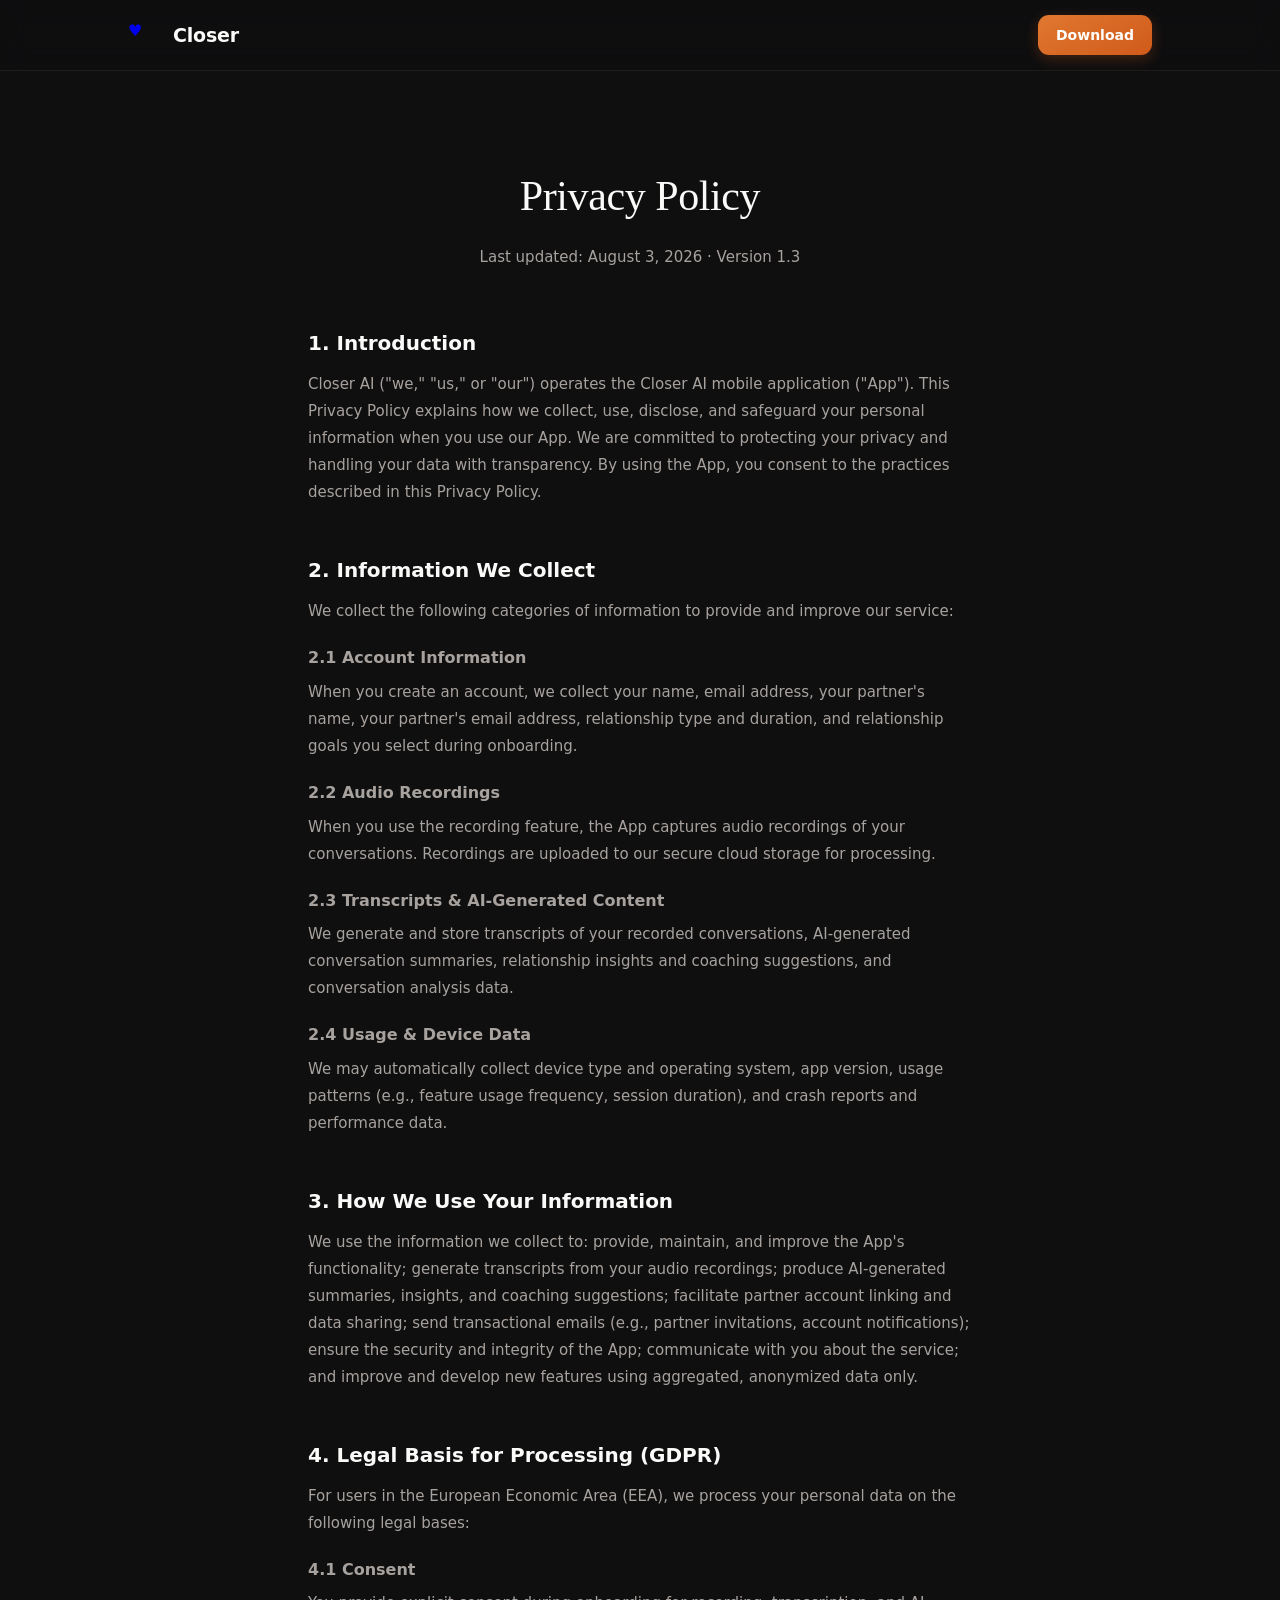
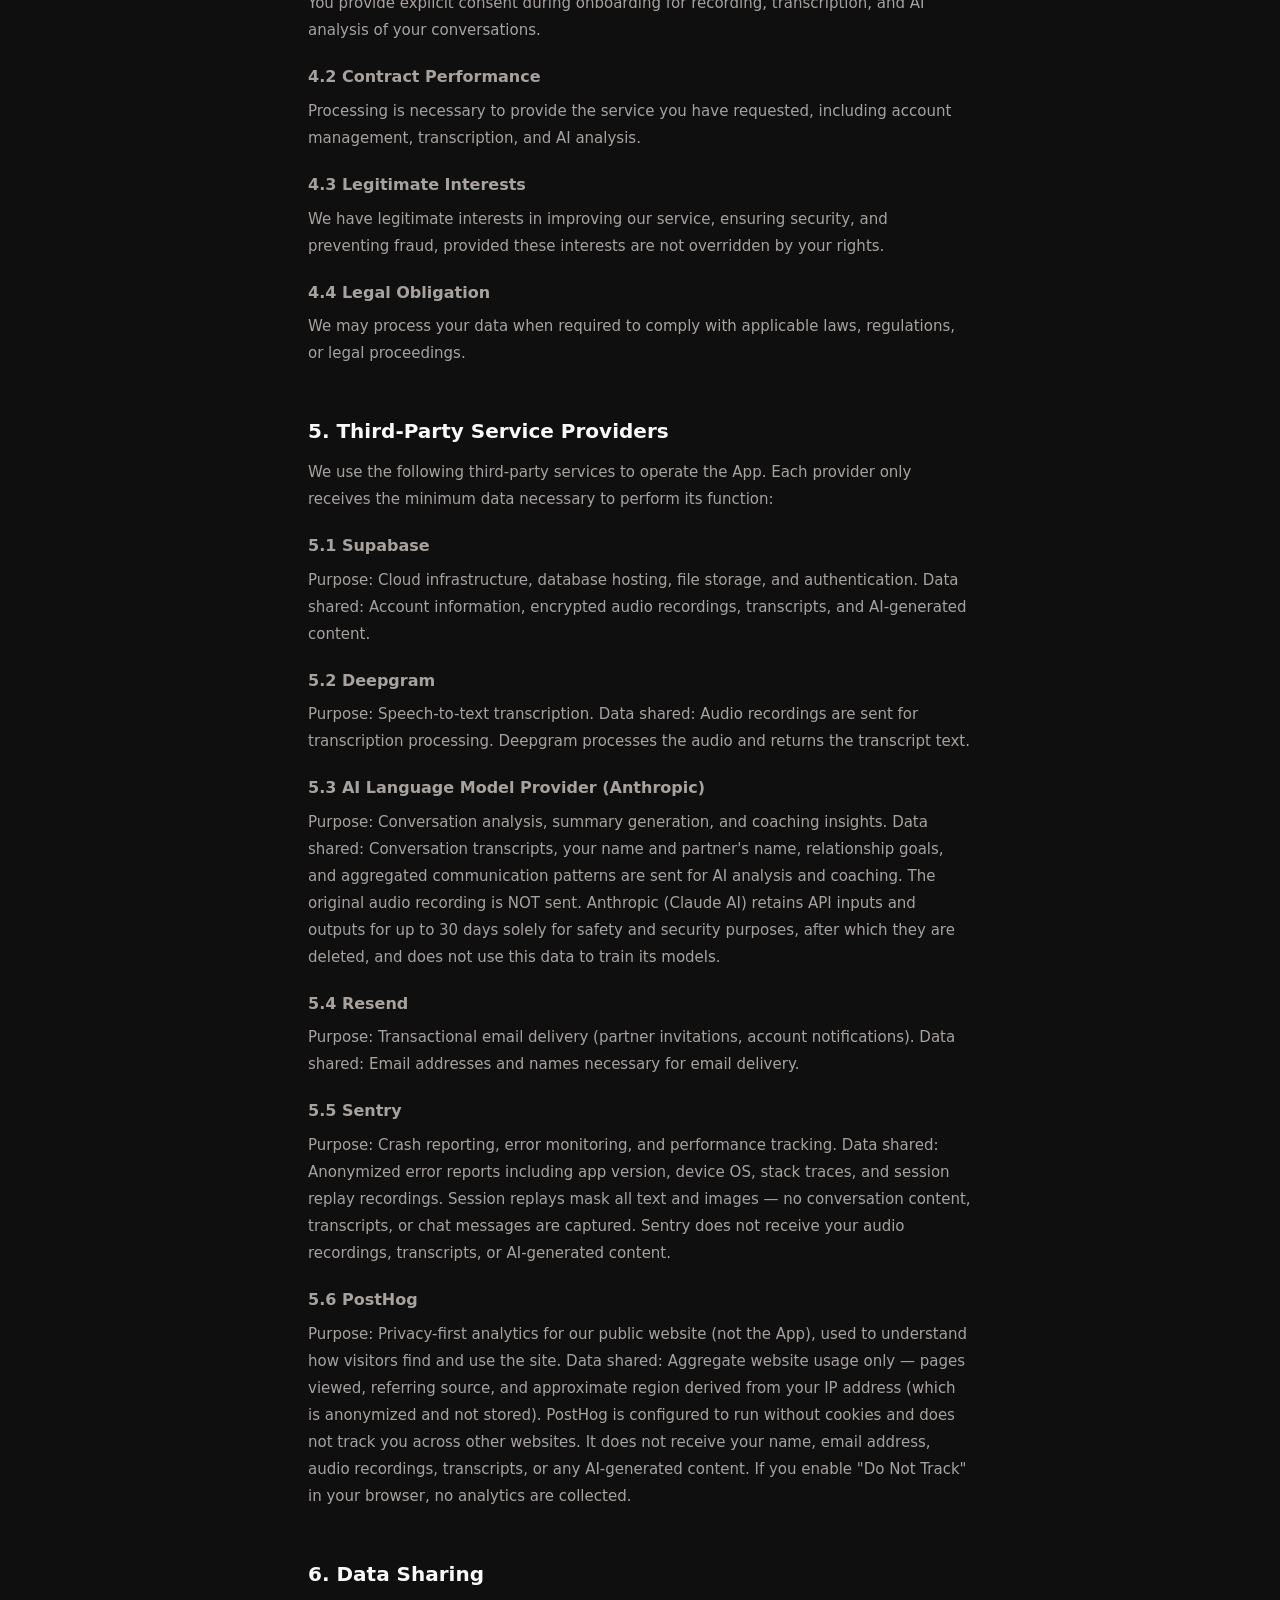
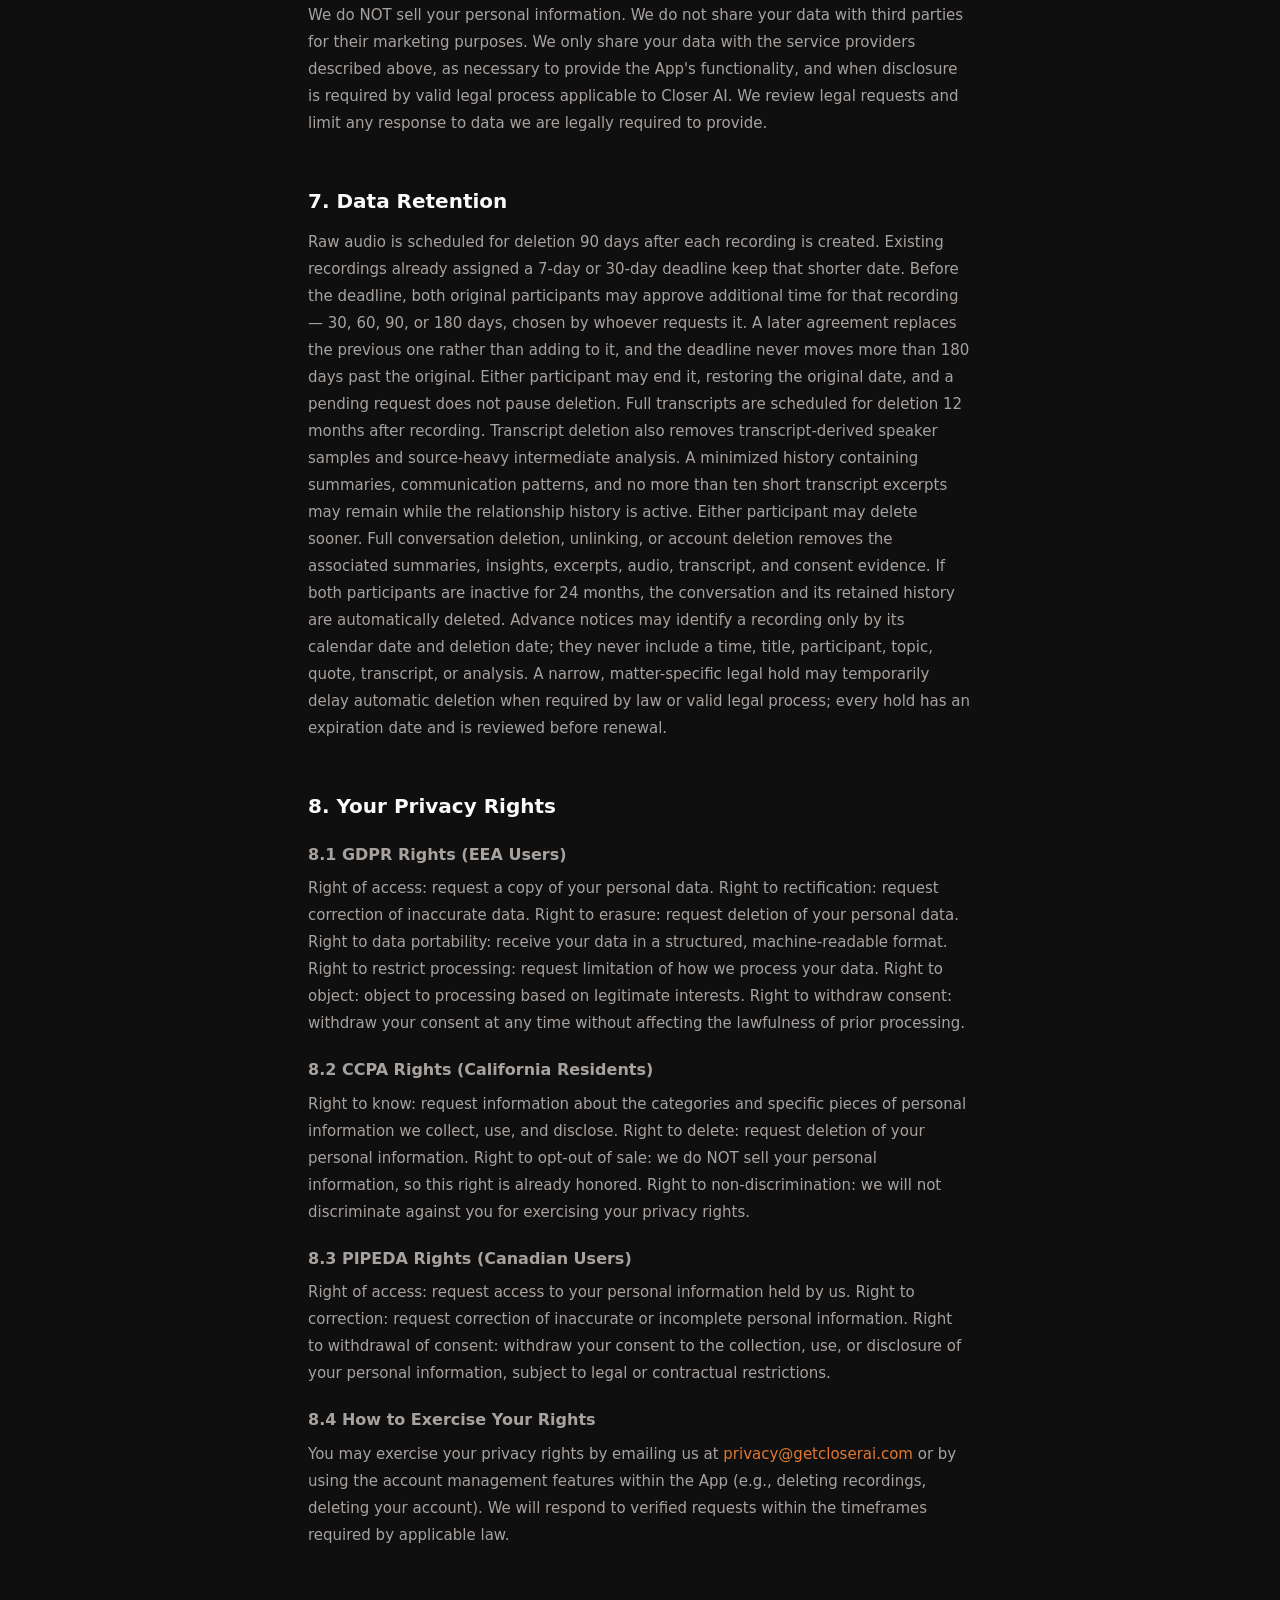
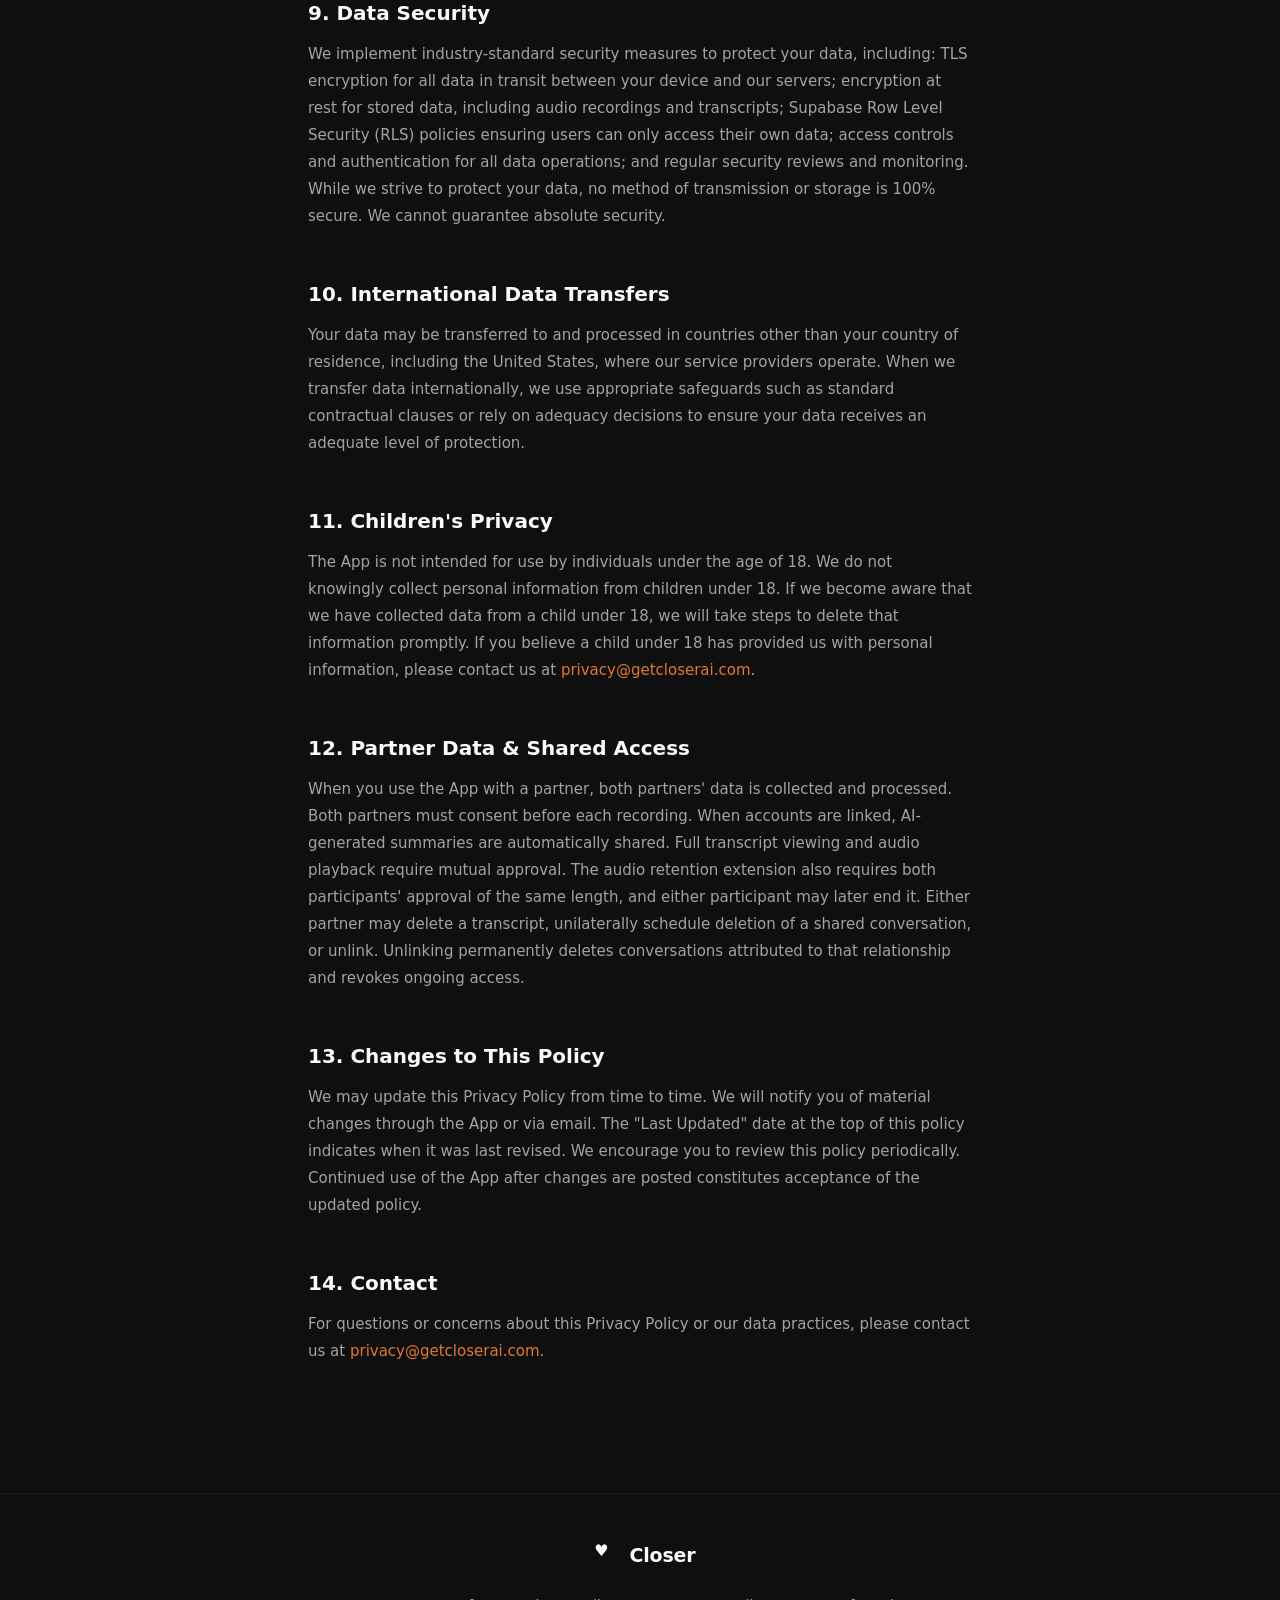
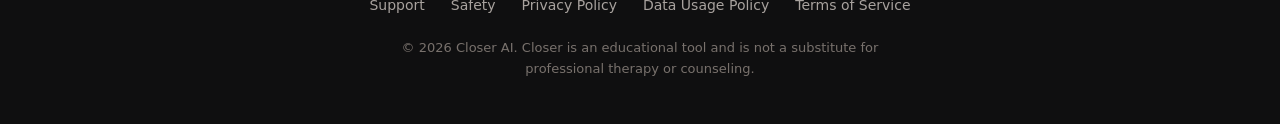
==== privacy.html @ 0fe14432 "Point every contact address at a mailbox that exists The site carried three contact addresses across" ====
<!DOCTYPE html>
<html lang="en">
<head>
  <meta charset="UTF-8" />
  <meta name="viewport" content="width=device-width, initial-scale=1.0" />
  <title>Privacy Policy — Closer</title>
  <link rel="icon" type="image/svg+xml" href="/favicon.svg" />
  <link rel="stylesheet" href="styles.css" />
  <link rel="preconnect" href="https://fonts.googleapis.com" />
  <link rel="preconnect" href="https://fonts.gstatic.com" crossorigin />
  <link href="https://fonts.googleapis.com/css2?family=Inter:wght@400;500;600;700;800&display=swap" rel="stylesheet" />
  <script defer src="/analytics.js"></script>
</head>
<body>

  <nav class="nav">
    <div class="nav-inner">
      <a href="/" style="text-decoration:none;">
        <div class="nav-logo">
          <div class="nav-logo-icon">♥</div>
          <span class="nav-logo-text">Closer</span>
        </div>
      </a>
      <a href="https://apps.apple.com/app/id6759992824" class="btn btn-small" target="_blank" rel="noopener noreferrer">Download</a>
    </div>
  </nav>

  <section class="hero" style="padding-bottom: 40px;">
    <div class="container">
      <h1 class="hero-title" style="font-size: clamp(28px, 4vw, 42px);">Privacy Policy</h1>
      <p class="hero-subtitle" style="font-size: 15px;">Last updated: August 3, 2026 &middot; Version 1.3</p>
    </div>
  </section>

  <section style="padding: 0 0 80px;">
    <div class="container legal-content">

      <div class="legal-section">
        <h2>1. Introduction</h2>
        <p>Closer AI ("we," "us," or "our") operates the Closer AI mobile application ("App"). This Privacy Policy explains how we collect, use, disclose, and safeguard your personal information when you use our App. We are committed to protecting your privacy and handling your data with transparency. By using the App, you consent to the practices described in this Privacy Policy.</p>
      </div>

      <div class="legal-section">
        <h2>2. Information We Collect</h2>
        <p>We collect the following categories of information to provide and improve our service:</p>
        <h3>2.1 Account Information</h3>
        <p>When you create an account, we collect your name, email address, your partner's name, your partner's email address, relationship type and duration, and relationship goals you select during onboarding.</p>
        <h3>2.2 Audio Recordings</h3>
        <p>When you use the recording feature, the App captures audio recordings of your conversations. Recordings are uploaded to our secure cloud storage for processing.</p>
        <h3>2.3 Transcripts & AI-Generated Content</h3>
        <p>We generate and store transcripts of your recorded conversations, AI-generated conversation summaries, relationship insights and coaching suggestions, and conversation analysis data.</p>
        <h3>2.4 Usage & Device Data</h3>
        <p>We may automatically collect device type and operating system, app version, usage patterns (e.g., feature usage frequency, session duration), and crash reports and performance data.</p>
      </div>

      <div class="legal-section">
        <h2>3. How We Use Your Information</h2>
        <p>We use the information we collect to: provide, maintain, and improve the App's functionality; generate transcripts from your audio recordings; produce AI-generated summaries, insights, and coaching suggestions; facilitate partner account linking and data sharing; send transactional emails (e.g., partner invitations, account notifications); ensure the security and integrity of the App; communicate with you about the service; and improve and develop new features using aggregated, anonymized data only.</p>
      </div>

      <div class="legal-section">
        <h2>4. Legal Basis for Processing (GDPR)</h2>
        <p>For users in the European Economic Area (EEA), we process your personal data on the following legal bases:</p>
        <h3>4.1 Consent</h3>
        <p>You provide explicit consent during onboarding for recording, transcription, and AI analysis of your conversations.</p>
        <h3>4.2 Contract Performance</h3>
        <p>Processing is necessary to provide the service you have requested, including account management, transcription, and AI analysis.</p>
        <h3>4.3 Legitimate Interests</h3>
        <p>We have legitimate interests in improving our service, ensuring security, and preventing fraud, provided these interests are not overridden by your rights.</p>
        <h3>4.4 Legal Obligation</h3>
        <p>We may process your data when required to comply with applicable laws, regulations, or legal proceedings.</p>
      </div>

      <div class="legal-section">
        <h2>5. Third-Party Service Providers</h2>
        <p>We use the following third-party services to operate the App. Each provider only receives the minimum data necessary to perform its function:</p>
        <h3>5.1 Supabase</h3>
        <p>Purpose: Cloud infrastructure, database hosting, file storage, and authentication. Data shared: Account information, encrypted audio recordings, transcripts, and AI-generated content.</p>
        <h3>5.2 Deepgram</h3>
        <p>Purpose: Speech-to-text transcription. Data shared: Audio recordings are sent for transcription processing. Deepgram processes the audio and returns the transcript text.</p>
        <h3>5.3 AI Language Model Provider (Anthropic)</h3>
        <p>Purpose: Conversation analysis, summary generation, and coaching insights. Data shared: Conversation transcripts, your name and partner's name, relationship goals, and aggregated communication patterns are sent for AI analysis and coaching. The original audio recording is NOT sent. Anthropic (Claude AI) retains API inputs and outputs for up to 30 days solely for safety and security purposes, after which they are deleted, and does not use this data to train its models.</p>
        <h3>5.4 Resend</h3>
        <p>Purpose: Transactional email delivery (partner invitations, account notifications). Data shared: Email addresses and names necessary for email delivery.</p>
        <h3>5.5 Sentry</h3>
        <p>Purpose: Crash reporting, error monitoring, and performance tracking. Data shared: Anonymized error reports including app version, device OS, stack traces, and session replay recordings. Session replays mask all text and images — no conversation content, transcripts, or chat messages are captured. Sentry does not receive your audio recordings, transcripts, or AI-generated content.</p>
        <h3>5.6 PostHog</h3>
        <p>Purpose: Privacy-first analytics for our public website (not the App), used to understand how visitors find and use the site. Data shared: Aggregate website usage only — pages viewed, referring source, and approximate region derived from your IP address (which is anonymized and not stored). PostHog is configured to run without cookies and does not track you across other websites. It does not receive your name, email address, audio recordings, transcripts, or any AI-generated content. If you enable "Do Not Track" in your browser, no analytics are collected.</p>
      </div>

      <div class="legal-section">
        <h2>6. Data Sharing</h2>
        <p>We do NOT sell your personal information. We do not share your data with third parties for their marketing purposes. We only share your data with the service providers described above, as necessary to provide the App's functionality, and when disclosure is required by valid legal process applicable to Closer AI. We review legal requests and limit any response to data we are legally required to provide.</p>
      </div>

      <div class="legal-section">
        <h2>7. Data Retention</h2>
        <p>Raw audio is scheduled for deletion 90 days after each recording is created. Existing recordings already assigned a 7-day or 30-day deadline keep that shorter date. Before the deadline, both original participants may approve additional time for that recording — 30, 60, 90, or 180 days, chosen by whoever requests it. A later agreement replaces the previous one rather than adding to it, and the deadline never moves more than 180 days past the original. Either participant may end it, restoring the original date, and a pending request does not pause deletion. Full transcripts are scheduled for deletion 12 months after recording. Transcript deletion also removes transcript-derived speaker samples and source-heavy intermediate analysis. A minimized history containing summaries, communication patterns, and no more than ten short transcript excerpts may remain while the relationship history is active. Either participant may delete sooner. Full conversation deletion, unlinking, or account deletion removes the associated summaries, insights, excerpts, audio, transcript, and consent evidence. If both participants are inactive for 24 months, the conversation and its retained history are automatically deleted. Advance notices may identify a recording only by its calendar date and deletion date; they never include a time, title, participant, topic, quote, transcript, or analysis. A narrow, matter-specific legal hold may temporarily delay automatic deletion when required by law or valid legal process; every hold has an expiration date and is reviewed before renewal.</p>
      </div>

      <div class="legal-section">
        <h2>8. Your Privacy Rights</h2>
        <h3>8.1 GDPR Rights (EEA Users)</h3>
        <p>Right of access: request a copy of your personal data. Right to rectification: request correction of inaccurate data. Right to erasure: request deletion of your personal data. Right to data portability: receive your data in a structured, machine-readable format. Right to restrict processing: request limitation of how we process your data. Right to object: object to processing based on legitimate interests. Right to withdraw consent: withdraw your consent at any time without affecting the lawfulness of prior processing.</p>
        <h3>8.2 CCPA Rights (California Residents)</h3>
        <p>Right to know: request information about the categories and specific pieces of personal information we collect, use, and disclose. Right to delete: request deletion of your personal information. Right to opt-out of sale: we do NOT sell your personal information, so this right is already honored. Right to non-discrimination: we will not discriminate against you for exercising your privacy rights.</p>
        <h3>8.3 PIPEDA Rights (Canadian Users)</h3>
        <p>Right of access: request access to your personal information held by us. Right to correction: request correction of inaccurate or incomplete personal information. Right to withdrawal of consent: withdraw your consent to the collection, use, or disclosure of your personal information, subject to legal or contractual restrictions.</p>
        <h3>8.4 How to Exercise Your Rights</h3>
        <p>You may exercise your privacy rights by emailing us at <a href="mailto:privacy@getcloserai.com">privacy@getcloserai.com</a> or by using the account management features within the App (e.g., deleting recordings, deleting your account). We will respond to verified requests within the timeframes required by applicable law.</p>
      </div>

      <div class="legal-section">
        <h2>9. Data Security</h2>
        <p>We implement industry-standard security measures to protect your data, including: TLS encryption for all data in transit between your device and our servers; encryption at rest for stored data, including audio recordings and transcripts; Supabase Row Level Security (RLS) policies ensuring users can only access their own data; access controls and authentication for all data operations; and regular security reviews and monitoring. While we strive to protect your data, no method of transmission or storage is 100% secure. We cannot guarantee absolute security.</p>
      </div>

      <div class="legal-section">
        <h2>10. International Data Transfers</h2>
        <p>Your data may be transferred to and processed in countries other than your country of residence, including the United States, where our service providers operate. When we transfer data internationally, we use appropriate safeguards such as standard contractual clauses or rely on adequacy decisions to ensure your data receives an adequate level of protection.</p>
      </div>

      <div class="legal-section">
        <h2>11. Children's Privacy</h2>
        <p>The App is not intended for use by individuals under the age of 18. We do not knowingly collect personal information from children under 18. If we become aware that we have collected data from a child under 18, we will take steps to delete that information promptly. If you believe a child under 18 has provided us with personal information, please contact us at <a href="mailto:privacy@getcloserai.com">privacy@getcloserai.com</a>.</p>
      </div>

      <div class="legal-section">
        <h2>12. Partner Data & Shared Access</h2>
        <p>When you use the App with a partner, both partners' data is collected and processed. Both partners must consent before each recording. When accounts are linked, AI-generated summaries are automatically shared. Full transcript viewing and audio playback require mutual approval. The audio retention extension also requires both participants' approval of the same length, and either participant may later end it. Either partner may delete a transcript, unilaterally schedule deletion of a shared conversation, or unlink. Unlinking permanently deletes conversations attributed to that relationship and revokes ongoing access.</p>
      </div>

      <div class="legal-section">
        <h2>13. Changes to This Policy</h2>
        <p>We may update this Privacy Policy from time to time. We will notify you of material changes through the App or via email. The "Last Updated" date at the top of this policy indicates when it was last revised. We encourage you to review this policy periodically. Continued use of the App after changes are posted constitutes acceptance of the updated policy.</p>
      </div>

      <div class="legal-section">
        <h2>14. Contact</h2>
        <p>For questions or concerns about this Privacy Policy or our data practices, please contact us at <a href="mailto:privacy@getcloserai.com">privacy@getcloserai.com</a>.</p>
      </div>

    </div>
  </section>

  <footer class="footer">
    <div class="container footer-inner">
      <div class="nav-logo">
        <div class="nav-logo-icon">♥</div>
        <span class="nav-logo-text">Closer</span>
      </div>
      <div class="footer-links">
        <a href="/support">Support</a>
        <a href="/safety">Safety</a>
        <a href="/privacy">Privacy Policy</a>
        <a href="/legal/data-usage-policy">Data Usage Policy</a>
        <a href="/terms">Terms of Service</a>
      </div>
      <p class="footer-copy">&copy; 2026 Closer AI. Closer is an educational tool and is not a substitute for professional therapy or counseling.</p>
    </div>
  </footer>

</body>
</html>
---- styles.css ----
*, *::before, *::after {
  box-sizing: border-box;
  margin: 0;
  padding: 0;
}

:root {
  /* surfaces */
  --bg:            #0F0F10;
  --bg-card:       #1C1C1E;
  --card-green:    #181C19;
  --border:        #2A2A2C;
  --border-nav:    #1F1D1B;

  /* text */
  --text-1:        #FAFAF9;
  --text-2:        #A8A29E;
  --text-3:        #78716C;
  --text-card:     #D6D3D1;

  /* roles */
  --action-start:  #E07830;
  --action-end:    #D05A1A;
  --action-soft:   #E8915A;
  --ai:            #7C3AED;
  --ai-2:          #9333EA;
  --ai-text:       #A78BDA;
  --growth:        #34D399;

  --radius:        18px;
  --radius-input:  12px;

  /* height of the sticky nav — anchor targets are offset by this */
  --nav-h:         72px;
}

html { scroll-behavior: smooth; }

/*
 * The nav is sticky and overlays the top of the viewport, so an anchor
 * target scrolled flush to y=0 lands underneath it. Offset scroll targets
 * by the nav height plus some breathing room.
 */
#early-access {
  scroll-margin-top: calc(var(--nav-h) + 24px);
}

body {
  font-family: 'DM Sans', -apple-system, system-ui, sans-serif;
  background-color: var(--bg);
  color: var(--text-1);
  line-height: 1.6;
  -webkit-font-smoothing: antialiased;
  overflow-x: hidden;
}

.feature-symbol { visibility: visible; fill: none; stroke: currentColor; stroke-width: 1.8; stroke-linecap: round; stroke-linejoin: round; }

::selection { background: rgba(224, 120, 48, 0.3); }

.container {
  max-width: 1000px;
  margin: 0 auto;
  padding: 0 28px;
}

.container-narrow {
  max-width: 680px;
}

.container-science {
  max-width: 780px;
  text-align: center;
}

/* Nav */
.nav {
  position: sticky;
  top: 0;
  z-index: 100;
  background: rgba(15, 15, 16, 0.72);
  backdrop-filter: blur(14px);
  border-bottom: 1px solid var(--border-nav);
}

.nav-inner {
  max-width: 1080px;
  margin: 0 auto;
  padding: 15px 28px;
  display: flex;
  align-items: center;
  justify-content: space-between;
}

.nav-logo {
  display: flex;
  align-items: center;
  gap: 11px;
}

.nav-logo-icon {
  width: 34px;
  height: 34px;
  border-radius: 9px;
  display: block;
  object-fit: cover;
}

.footer-logo-icon {
  width: 30px;
  height: 30px;
}

.nav-logo-text {
  font-size: 19px;
  font-weight: 700;
  letter-spacing: -0.01em;
  color: var(--text-1);
}

/* Buttons */
.btn {
  display: inline-flex;
  align-items: center;
  gap: 7px;
  background: linear-gradient(150deg, var(--action-start), var(--action-end));
  color: white;
  font-weight: 600;
  border: none;
  border-radius: var(--radius-input);
  text-decoration: none;
  font-family: inherit;
  cursor: pointer;
  transition: opacity 0.2s;
}

.btn:hover { opacity: 0.9; }

.btn-small {
  font-size: 14px;
  padding: 9px 18px;
  border-radius: 11px;
  box-shadow: 0 4px 14px rgba(208, 90, 26, 0.28);
}

.btn-large {
  font-size: 15px;
  padding: 15px 26px;
  box-shadow: 0 6px 20px rgba(208, 90, 26, 0.3);
}

/* Hero */
.hero {
  position: relative;
  max-width: 920px;
  margin: 0 auto;
  padding: 104px 28px 72px;
  text-align: center;
}

.hero-glow {
  position: absolute;
  top: 40px;
  left: 50%;
  transform: translateX(-50%);
  width: 560px;
  height: 340px;
  background: radial-gradient(ellipse at center, rgba(224, 120, 48, 0.16), transparent 70%);
  pointer-events: none;
}

.hero-inner {
  position: relative;
}

.badge {
  display: inline-flex;
  align-items: center;
  gap: 8px;
  background: rgba(168, 162, 158, 0.08);
  border: 1px solid var(--border);
  border-radius: 999px;
  padding: 7px 15px 7px 12px;
  margin-bottom: 34px;
}

.badge-icon {
  width: 15px;
  height: 15px;
  object-fit: contain;
}

.badge span {
  font-size: 11px;
  font-weight: 700;
  letter-spacing: 0.18em;
  color: var(--text-2);
}

.hero-title {
  font-family: 'Instrument Serif', Georgia, serif;
  font-weight: 400;
  font-size: clamp(40px, 6.4vw, 72px);
  line-height: 1.04;
  letter-spacing: -0.01em;
  max-width: 15ch;
  margin: 0 auto 26px;
  color: var(--text-1);
}

.hero-title em {
  font-style: italic;
  color: var(--action-soft);
}

.hero-subtitle {
  font-size: 19px;
  line-height: 1.62;
  color: var(--text-2);
  max-width: 600px;
  margin: 0 auto 18px;
  text-wrap: pretty;
}

.hero-disclaimer {
  font-size: 13px;
  line-height: 1.6;
  color: var(--text-3);
  max-width: 520px;
  margin: 0 auto 40px;
}

.hero-cta {
  max-width: 480px;
  margin: 0 auto;
}

.hero-note {
  font-size: 13px;
  color: var(--text-3);
  margin: 0;
}

/* Early access form */
.early-access-form {
  display: flex;
  gap: 10px;
  justify-content: center;
  flex-wrap: wrap;
  margin-bottom: 14px;
}

.early-access-form input[type="email"] {
  flex: 1;
  min-width: 220px;
  background: var(--bg-card);
  border: 1px solid var(--border);
  border-radius: var(--radius-input);
  padding: 15px 18px;
  font-size: 15px;
  color: white;
  font-family: inherit;
  outline: none;
  transition: border-color 0.2s;
}

.early-access-form input[type="email"]::placeholder {
  color: var(--text-3);
}

.early-access-form input[type="email"]:focus {
  border-color: var(--action-start);
}

.form-success {
  font-size: 15px;
  font-weight: 600;
  color: white;
  margin: 0 0 14px;
}

.form-error {
  flex-basis: 100%;
  font-size: 13px;
  color: #ff8a8a;
  margin: 4px 0 0;
}

/* Phone showcase */
.phone-showcase {
  max-width: 1000px;
  margin: 0 auto;
  padding: 24px 28px 96px;
}

.phone-row {
  display: flex;
  justify-content: center;
  align-items: flex-end;
  gap: clamp(8px, 3vw, 40px);
  flex-wrap: nowrap;
}

.phone {
  border-radius: 26px;
  box-shadow: 0 30px 70px rgba(0, 0, 0, 0.6);
}

.phone-side {
  width: clamp(150px, 22vw, 230px);
  transform: translateY(28px) rotate(-3deg);
}

.phone-right {
  transform: translateY(28px) rotate(3deg);
}

.phone-center {
  width: clamp(168px, 25vw, 260px);
  border-radius: 28px;
  box-shadow: 0 40px 90px rgba(0, 0, 0, 0.7);
  position: relative;
  z-index: 2;
}

/* Section heads */
.eyebrow {
  font-size: 11px;
  font-weight: 700;
  letter-spacing: 0.18em;
  color: var(--text-3);
  margin-bottom: 16px;
  text-align: center;
}

.eyebrow-growth {
  color: var(--growth);
}

.section-head {
  text-align: center;
  max-width: 600px;
  margin: 0 auto 56px;
}

.section-title {
  font-family: 'Instrument Serif', serif;
  font-weight: 400;
  font-size: clamp(30px, 4.4vw, 46px);
  line-height: 1.1;
  letter-spacing: -0.01em;
  margin: 0 0 16px;
  text-align: center;
  color: var(--text-1);
}

.section-title em {
  font-style: italic;
  color: var(--action-soft);
}

.section-subtitle {
  font-size: 16px;
  line-height: 1.6;
  color: var(--text-2);
  margin: 0;
  text-align: center;
  text-wrap: pretty;
}

/* Features */
.features {
  padding: 88px 0;
  border-top: 1px solid var(--border-nav);
}

.features-grid {
  display: grid;
  grid-template-columns: repeat(auto-fit, minmax(260px, 1fr));
  gap: 16px;
}

.feature-card {
  background: var(--bg-card);
  border: 1px solid var(--border);
  border-radius: var(--radius);
  padding: 26px 24px;
  transition: border-color 0.2s;
}

.feature-card:hover {
  border-color: #57534E;
}

.feature-icon-badge {
  width: 44px;
  height: 44px;
  border-radius: 12px;
  display: flex;
  align-items: center;
  justify-content: center;
  margin-bottom: 18px;
}

.feature-icon-badge .feature-symbol {
  width: 21px;
  height: 21px;
}

.feature-card h3 {
  font-size: 17px;
  font-weight: 700;
  letter-spacing: -0.01em;
  margin-bottom: 9px;
}

.feature-card p {
  font-size: 14.5px;
  color: var(--text-2);
  line-height: 1.6;
}

/* How it works */
.how {
  padding: 88px 0;
  border-top: 1px solid var(--border-nav);
}

.steps {
  display: flex;
  flex-direction: column;
}

.step {
  display: flex;
  gap: 22px;
  align-items: flex-start;
}

.step-rail {
  display: flex;
  flex-direction: column;
  align-items: center;
  align-self: stretch;
}

.step-number {
  width: 46px;
  height: 46px;
  border-radius: 50%;
  background: var(--bg-card);
  border: 1px solid var(--border);
  display: flex;
  align-items: center;
  justify-content: center;
  flex-shrink: 0;
  font-family: 'Instrument Serif', serif;
  font-size: 22px;
  color: var(--action-soft);
}

.step-divider {
  width: 1px;
  flex: 1;
  background: linear-gradient(to bottom, var(--border), transparent);
  margin: 6px 0;
  min-height: 18px;
}

.step-content {
  padding-top: 9px;
  padding-bottom: 30px;
}

.step-content h3 {
  font-size: 18px;
  font-weight: 700;
  letter-spacing: -0.01em;
  margin-bottom: 7px;
}

.step-content p {
  font-size: 15px;
  color: var(--text-2);
  line-height: 1.6;
  max-width: 46ch;
}

/* Science */
.science {
  padding: 88px 0;
  border-top: 1px solid var(--border-nav);
}

.science .section-title {
  font-size: clamp(28px, 4vw, 42px);
  line-height: 1.14;
  margin-bottom: 18px;
}

.science .section-subtitle {
  max-width: 560px;
  margin: 0 auto 36px;
}

.science-disclaimer {
  font-size: 13px;
  line-height: 1.6;
  color: var(--text-3);
  max-width: 480px;
  margin: 0 auto;
}

/* Privacy */
.privacy {
  padding: 88px 0;
  border-top: 1px solid var(--border-nav);
}

.privacy-grid {
  display: grid;
  grid-template-columns: repeat(2, 1fr);
  gap: 16px;
}

.privacy-card {
  background: var(--bg-card);
  border: 1px solid var(--border);
  border-radius: var(--radius);
  padding: 26px 26px;
  display: flex;
  gap: 18px;
  align-items: flex-start;
  transition: border-color 0.2s;
}

.privacy-card:hover {
  border-color: #57534E;
}

.privacy-icon-badge {
  width: 42px;
  height: 42px;
  border-radius: 11px;
  background: rgba(52, 211, 153, 0.12);
  display: flex;
  align-items: center;
  justify-content: center;
  flex-shrink: 0;
}

.privacy-icon-badge .feature-symbol {
  width: 20px;
  height: 20px;
  color: var(--growth);
}

.privacy-card h3 {
  font-size: 16px;
  font-weight: 700;
  letter-spacing: -0.01em;
  margin-bottom: 8px;
}

.privacy-card p {
  font-size: 14px;
  color: var(--text-2);
  line-height: 1.6;
}

.privacy-card a {
  color: inherit;
  text-decoration: underline;
}

/* CTA section */
.cta-section {
  position: relative;
  padding: 96px 0;
  border-top: 1px solid var(--border-nav);
}

.cta-glow {
  position: absolute;
  top: -10%;
  left: 50%;
  transform: translateX(-50%);
  width: 480px;
  height: 300px;
  background: radial-gradient(ellipse at center, rgba(224, 120, 48, 0.14), transparent 70%);
  pointer-events: none;
}

.cta-inner {
  position: relative;
  max-width: 680px;
  text-align: center;
}

.cta-inner h2 {
  font-family: 'Instrument Serif', serif;
  font-weight: 400;
  font-size: clamp(34px, 5vw, 54px);
  line-height: 1.08;
  letter-spacing: -0.01em;
  margin-bottom: 16px;
  color: var(--text-1);
}

.cta-inner h2 em {
  font-style: italic;
  color: var(--action-soft);
}

.cta-inner p {
  font-size: 17px;
  color: var(--text-2);
  max-width: 460px;
  margin: 0 auto 34px;
}

.cta-inner .early-access-form {
  max-width: 480px;
  margin: 0 auto 14px;
}

/* Footer */
.footer {
  border-top: 1px solid var(--border-nav);
  padding: 44px 0;
}

.footer-inner {
  max-width: 1000px;
  display: flex;
  flex-direction: column;
  align-items: center;
  gap: 22px;
  text-align: center;
}

.footer-links {
  display: flex;
  gap: 26px;
  flex-wrap: wrap;
  justify-content: center;
}

.footer-links a {
  font-size: 14px;
  color: var(--text-2);
  text-decoration: none;
  transition: color 0.2s;
}

.footer-links a:hover { color: var(--text-1); }

.footer-copy {
  font-size: 13px;
  color: var(--text-3);
  max-width: 520px;
  line-height: 1.6;
}

/* Legal pages */
.legal-content {
  max-width: 720px;
}

.legal-section {
  margin-bottom: 48px;
}

.legal-section h2 {
  font-size: 20px;
  font-weight: 700;
  margin-bottom: 12px;
  color: var(--text-1);
}

.legal-section h3 {
  font-size: 16px;
  font-weight: 600;
  margin: 20px 0 8px;
  color: var(--text-2);
}

.legal-section p {
  font-size: 15px;
  color: var(--text-2);
  line-height: 1.8;
  margin-bottom: 12px;
}

.legal-section a {
  color: var(--action-start);
  text-decoration: none;
}

.legal-section a:hover {
  text-decoration: underline;
}

/* Responsive */
@media (max-width: 700px) {
  .features-grid { grid-template-columns: 1fr; }
  .privacy-grid { grid-template-columns: 1fr; }
  .phone-side { width: clamp(90px, 26vw, 140px); }
  .phone-center { width: clamp(110px, 30vw, 170px); }
}

@media (max-width: 600px) {
  .hero { padding: 72px 28px 48px; }
  .footer-links { flex-wrap: wrap; justify-content: center; gap: 16px; }
}
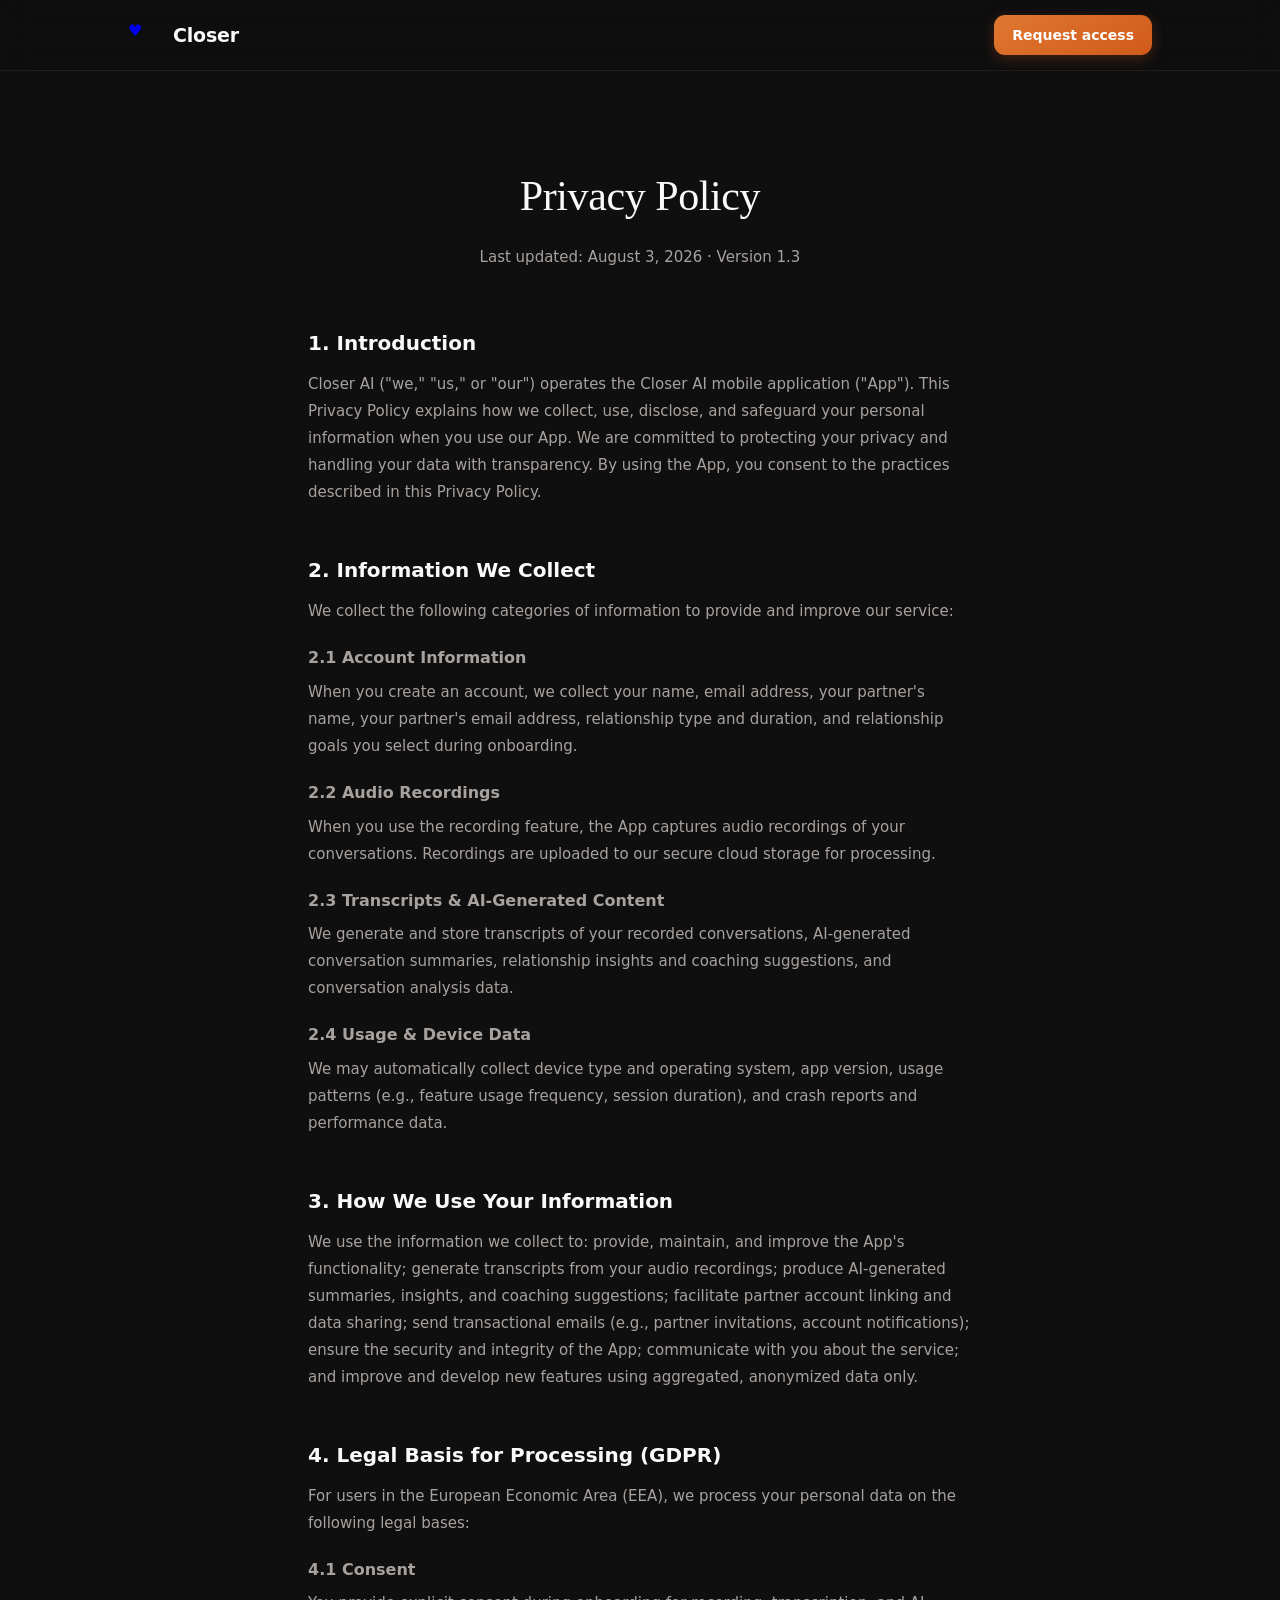
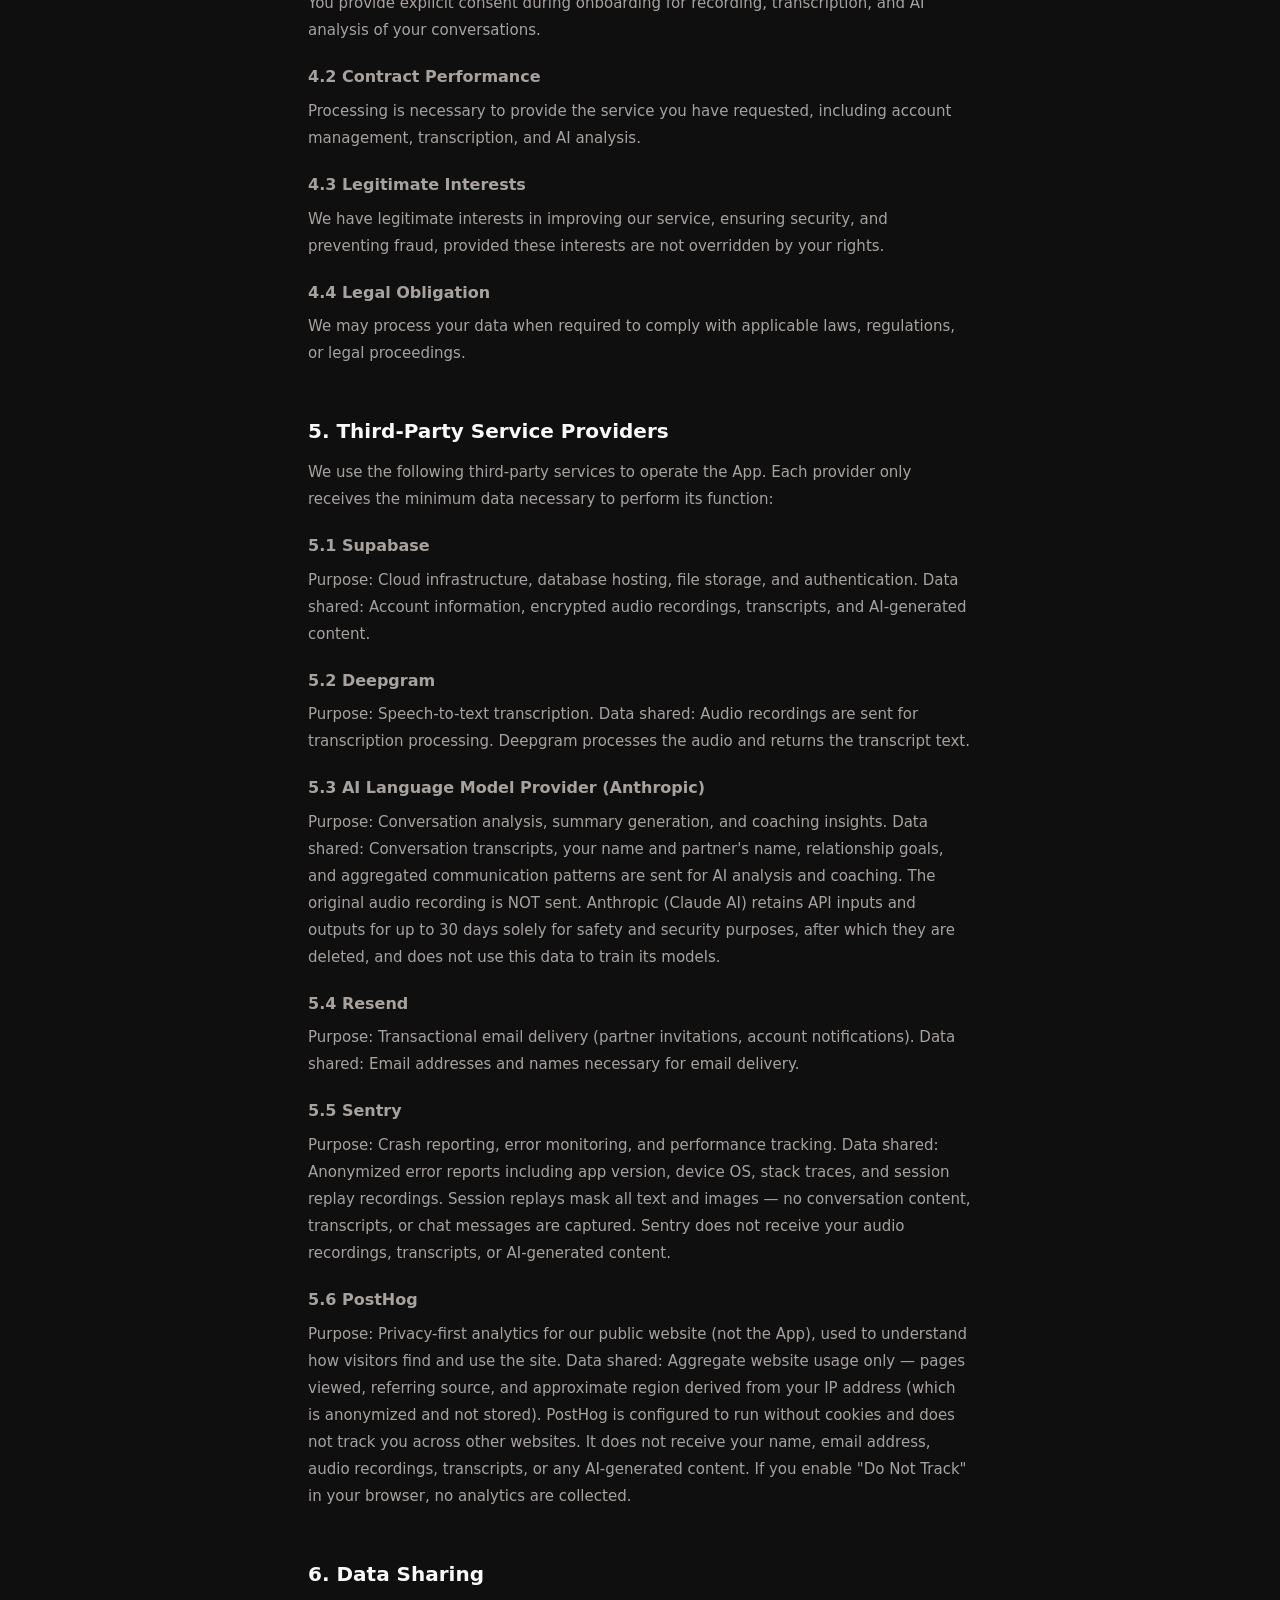
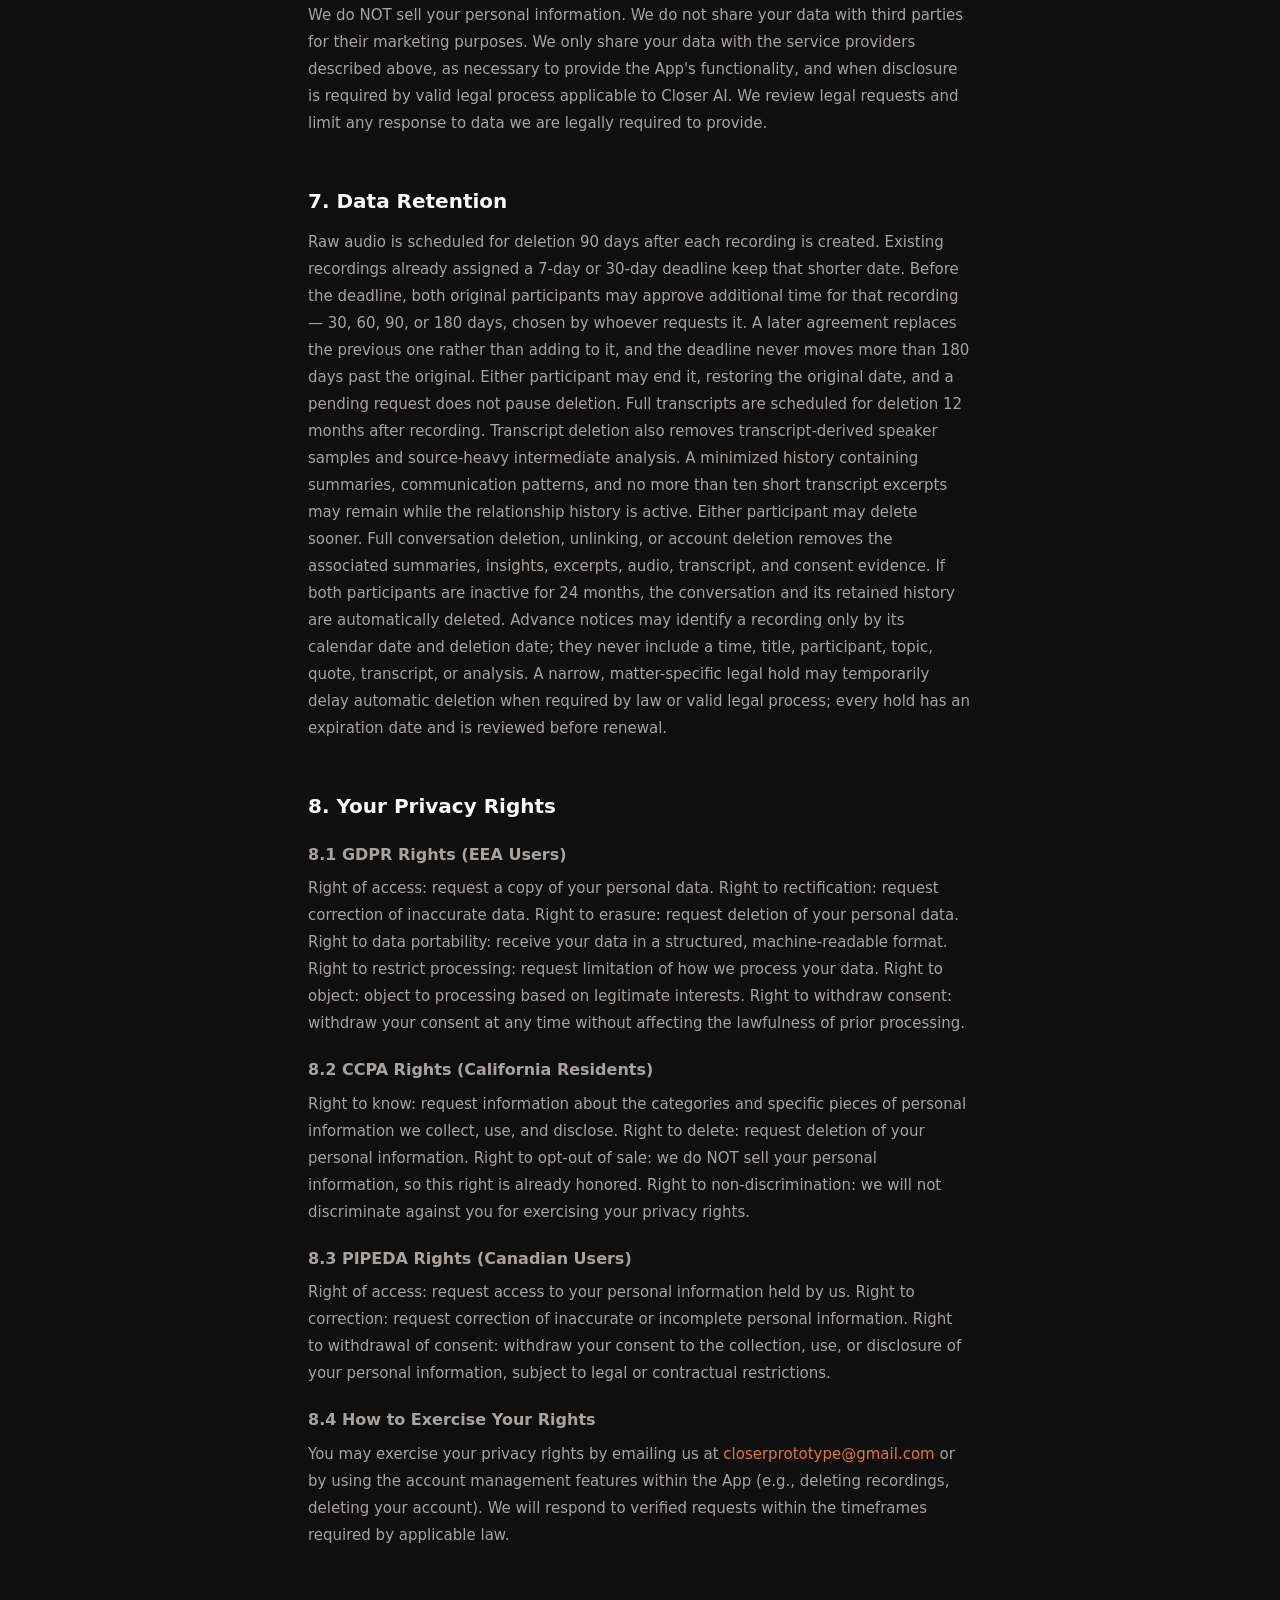
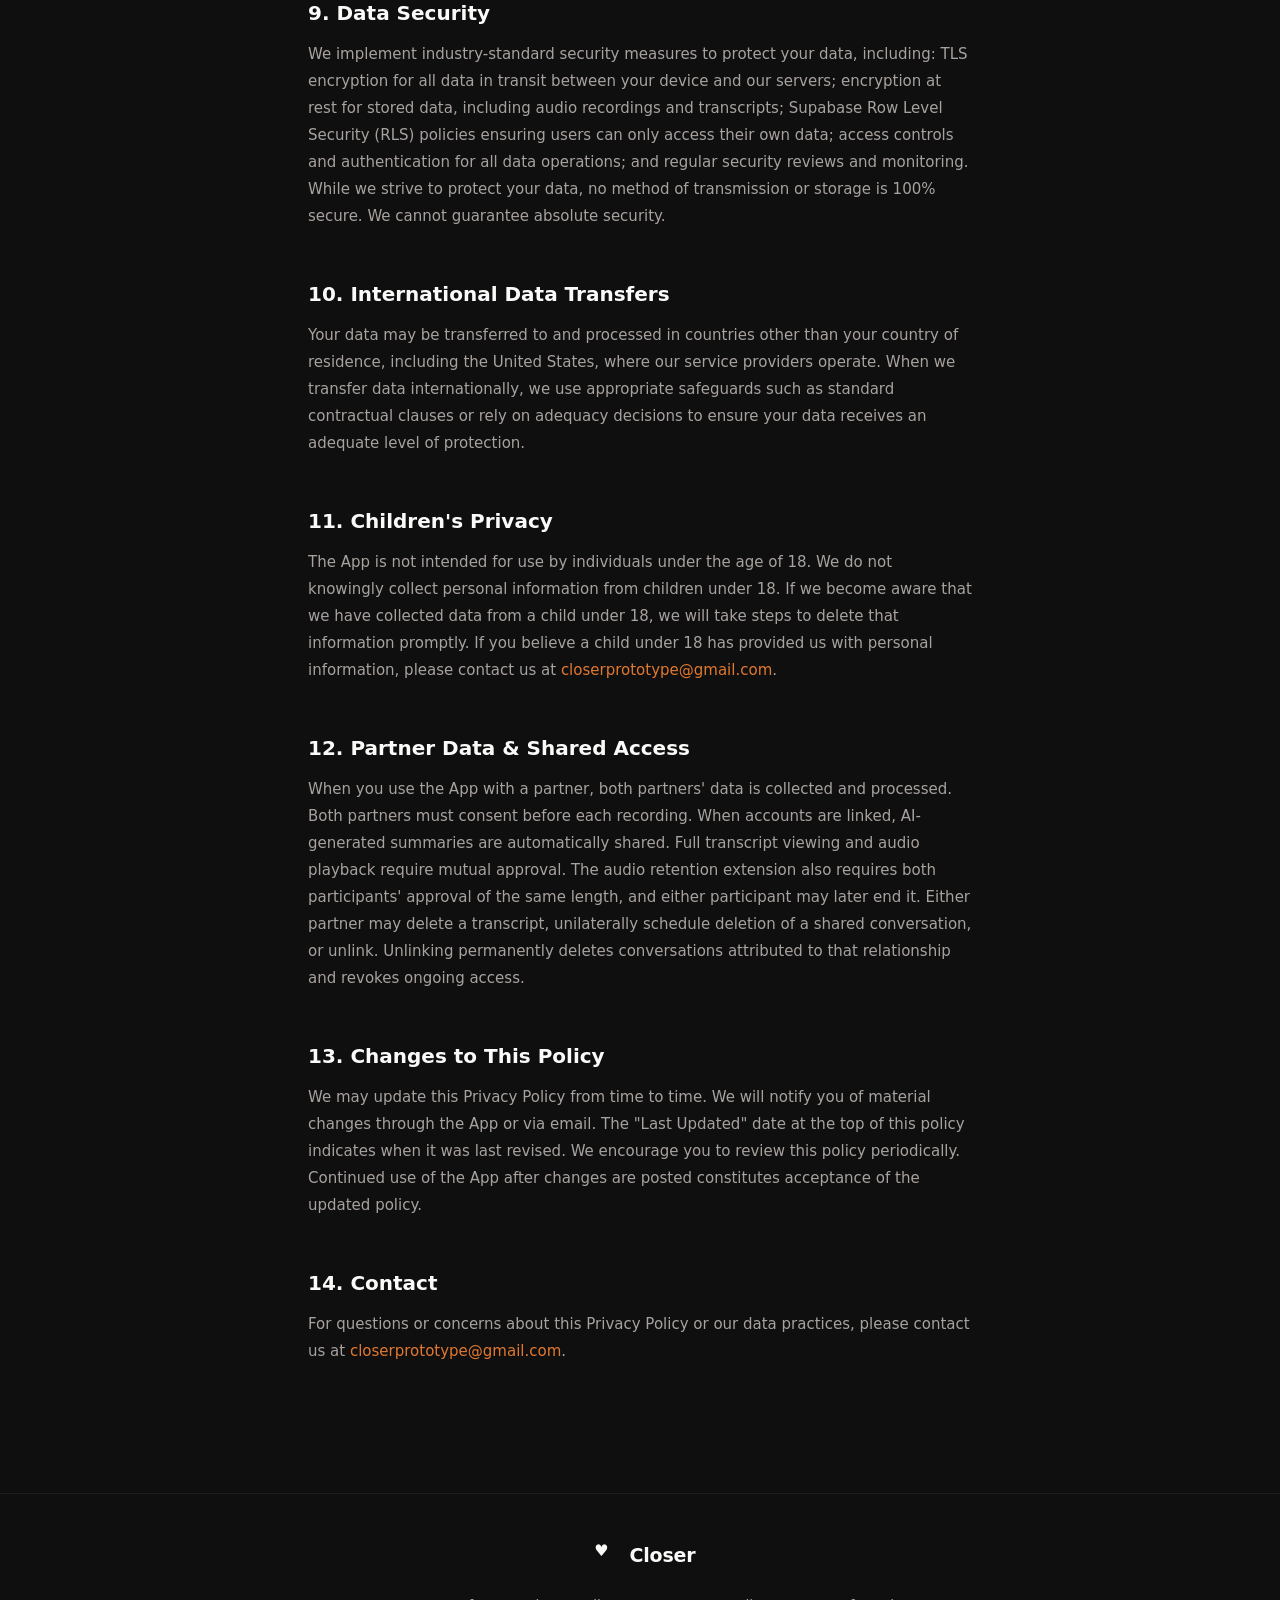
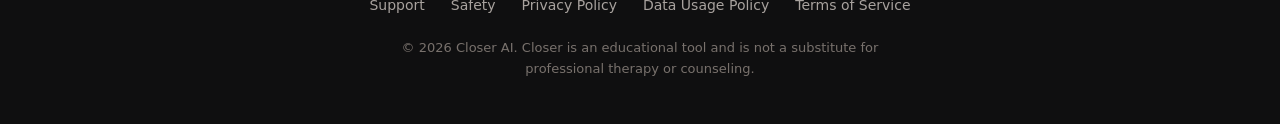
==== commit bcfa33d3: "Point the Download CTA at early access until the listing is live The shared nav on privacy, terms, s" ====
--- a/privacy.html
+++ b/privacy.html
@@ -21,7 +21,11 @@
           <span class="nav-logo-text">Closer</span>
         </div>
       </a>
-      <a href="https://apps.apple.com/app/id6759992824" class="btn btn-small" target="_blank" rel="noopener noreferrer">Download</a>
+      <!-- LAUNCH DAY: restore the App Store link below. The listing for app id
+           6759992824 is not public yet and returns a 404, so until it is live this
+           CTA points at the homepage early-access form, matching the nav on index.html.
+           <a href="https://apps.apple.com/app/id6759992824" class="btn btn-small" target="_blank" rel="noopener noreferrer">Download</a> -->
+      <a href="/#early-access" class="btn btn-small">Request access</a>
     </div>
   </nav>
 
@@ -107,7 +111,7 @@
         <h3>8.3 PIPEDA Rights (Canadian Users)</h3>
         <p>Right of access: request access to your personal information held by us. Right to correction: request correction of inaccurate or incomplete personal information. Right to withdrawal of consent: withdraw your consent to the collection, use, or disclosure of your personal information, subject to legal or contractual restrictions.</p>
         <h3>8.4 How to Exercise Your Rights</h3>
-        <p>You may exercise your privacy rights by emailing us at <a href="mailto:privacy@getcloserai.com">privacy@getcloserai.com</a> or by using the account management features within the App (e.g., deleting recordings, deleting your account). We will respond to verified requests within the timeframes required by applicable law.</p>
+        <p>You may exercise your privacy rights by emailing us at <a href="mailto:closerprototype@gmail.com">closerprototype@gmail.com</a> or by using the account management features within the App (e.g., deleting recordings, deleting your account). We will respond to verified requests within the timeframes required by applicable law.</p>
       </div>
 
       <div class="legal-section">
@@ -122,7 +126,7 @@
 
       <div class="legal-section">
         <h2>11. Children's Privacy</h2>
-        <p>The App is not intended for use by individuals under the age of 18. We do not knowingly collect personal information from children under 18. If we become aware that we have collected data from a child under 18, we will take steps to delete that information promptly. If you believe a child under 18 has provided us with personal information, please contact us at <a href="mailto:privacy@getcloserai.com">privacy@getcloserai.com</a>.</p>
+        <p>The App is not intended for use by individuals under the age of 18. We do not knowingly collect personal information from children under 18. If we become aware that we have collected data from a child under 18, we will take steps to delete that information promptly. If you believe a child under 18 has provided us with personal information, please contact us at <a href="mailto:closerprototype@gmail.com">closerprototype@gmail.com</a>.</p>
       </div>
 
       <div class="legal-section">
@@ -137,7 +141,7 @@
 
       <div class="legal-section">
         <h2>14. Contact</h2>
-        <p>For questions or concerns about this Privacy Policy or our data practices, please contact us at <a href="mailto:privacy@getcloserai.com">privacy@getcloserai.com</a>.</p>
+        <p>For questions or concerns about this Privacy Policy or our data practices, please contact us at <a href="mailto:closerprototype@gmail.com">closerprototype@gmail.com</a>.</p>
       </div>
 
     </div>
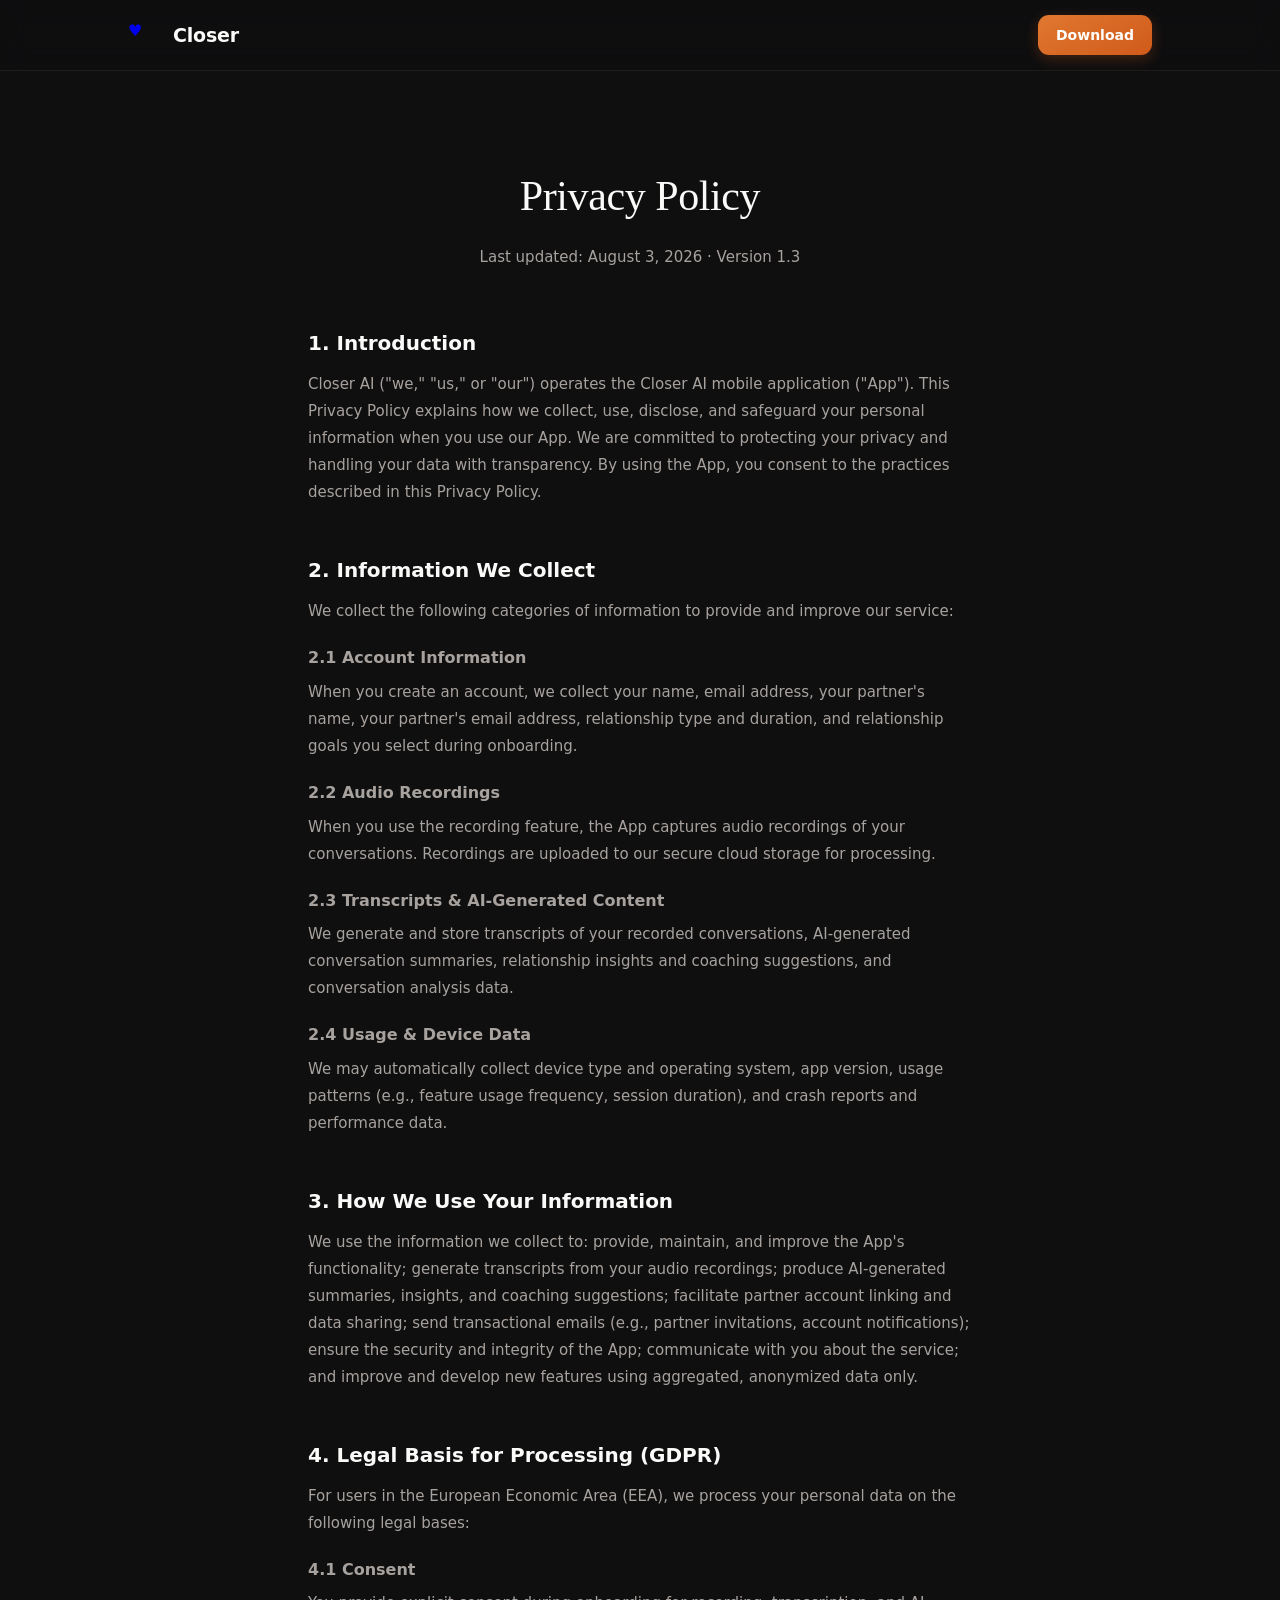
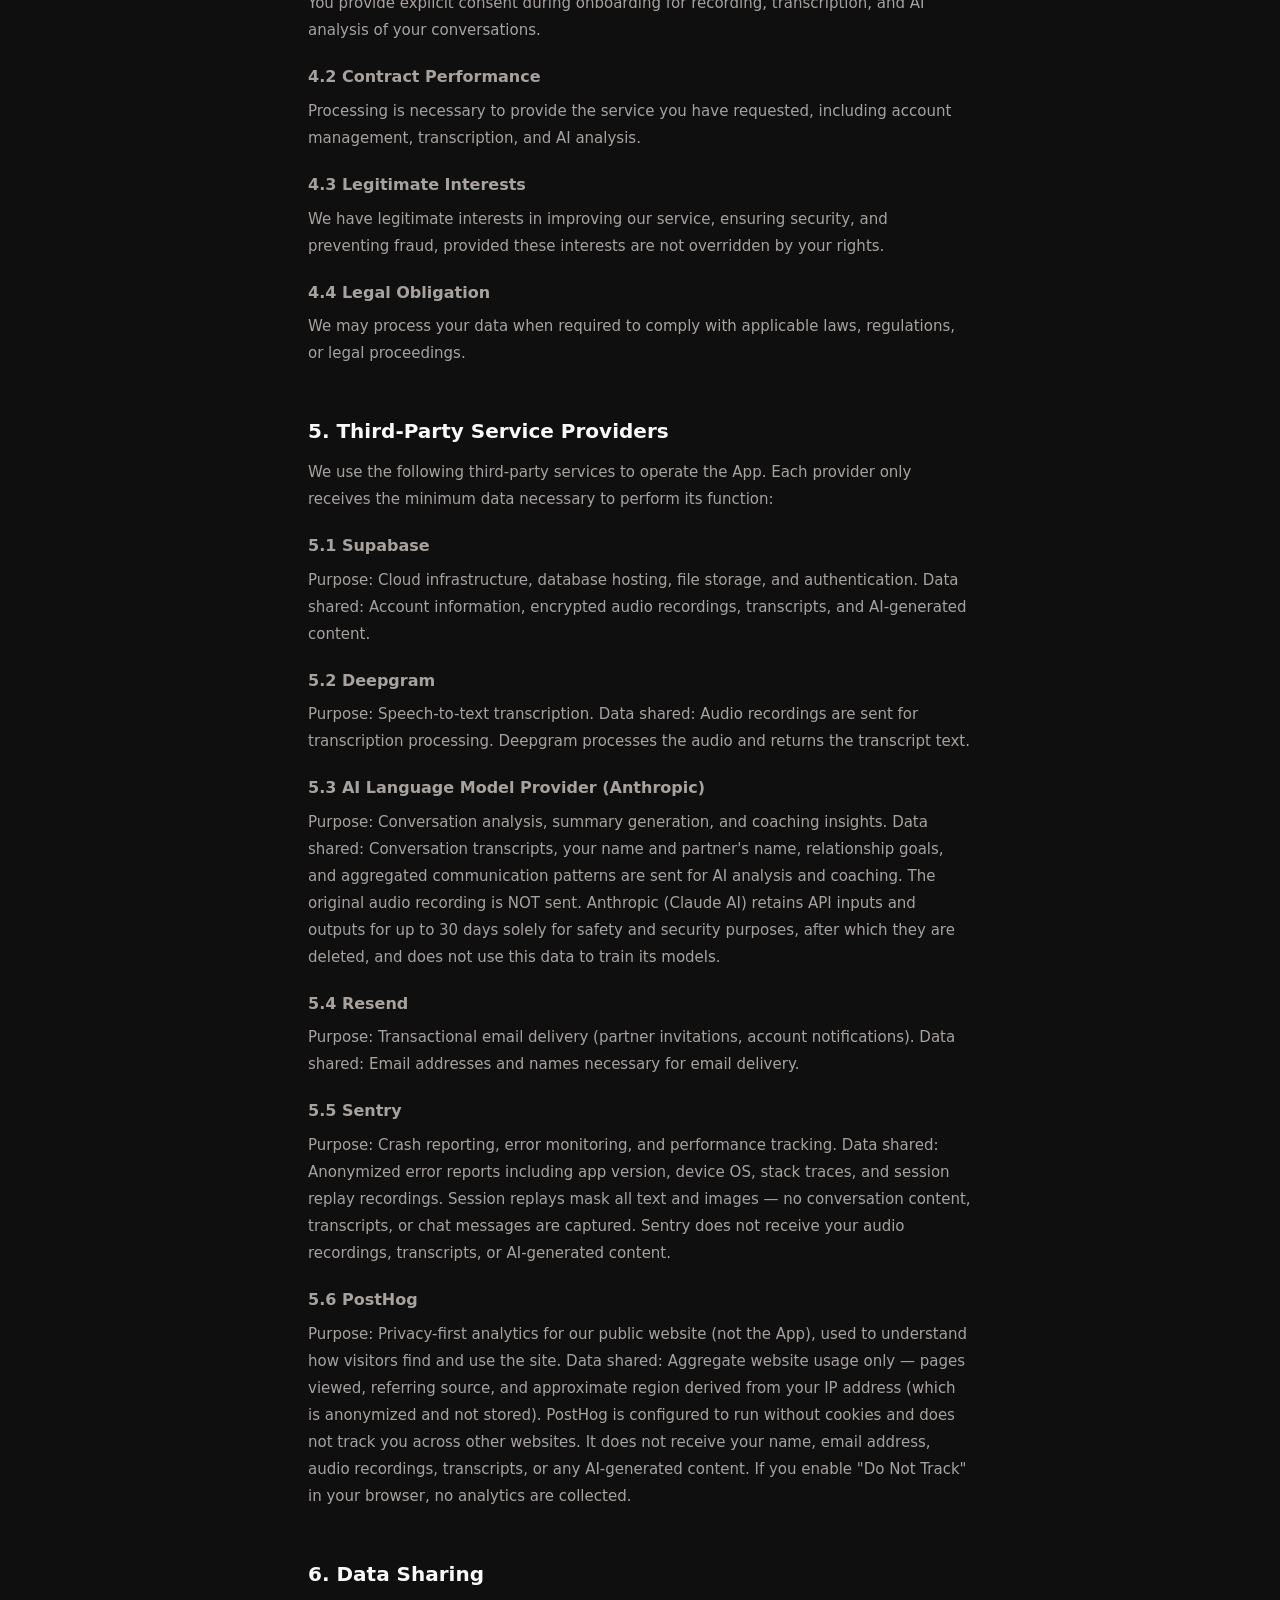
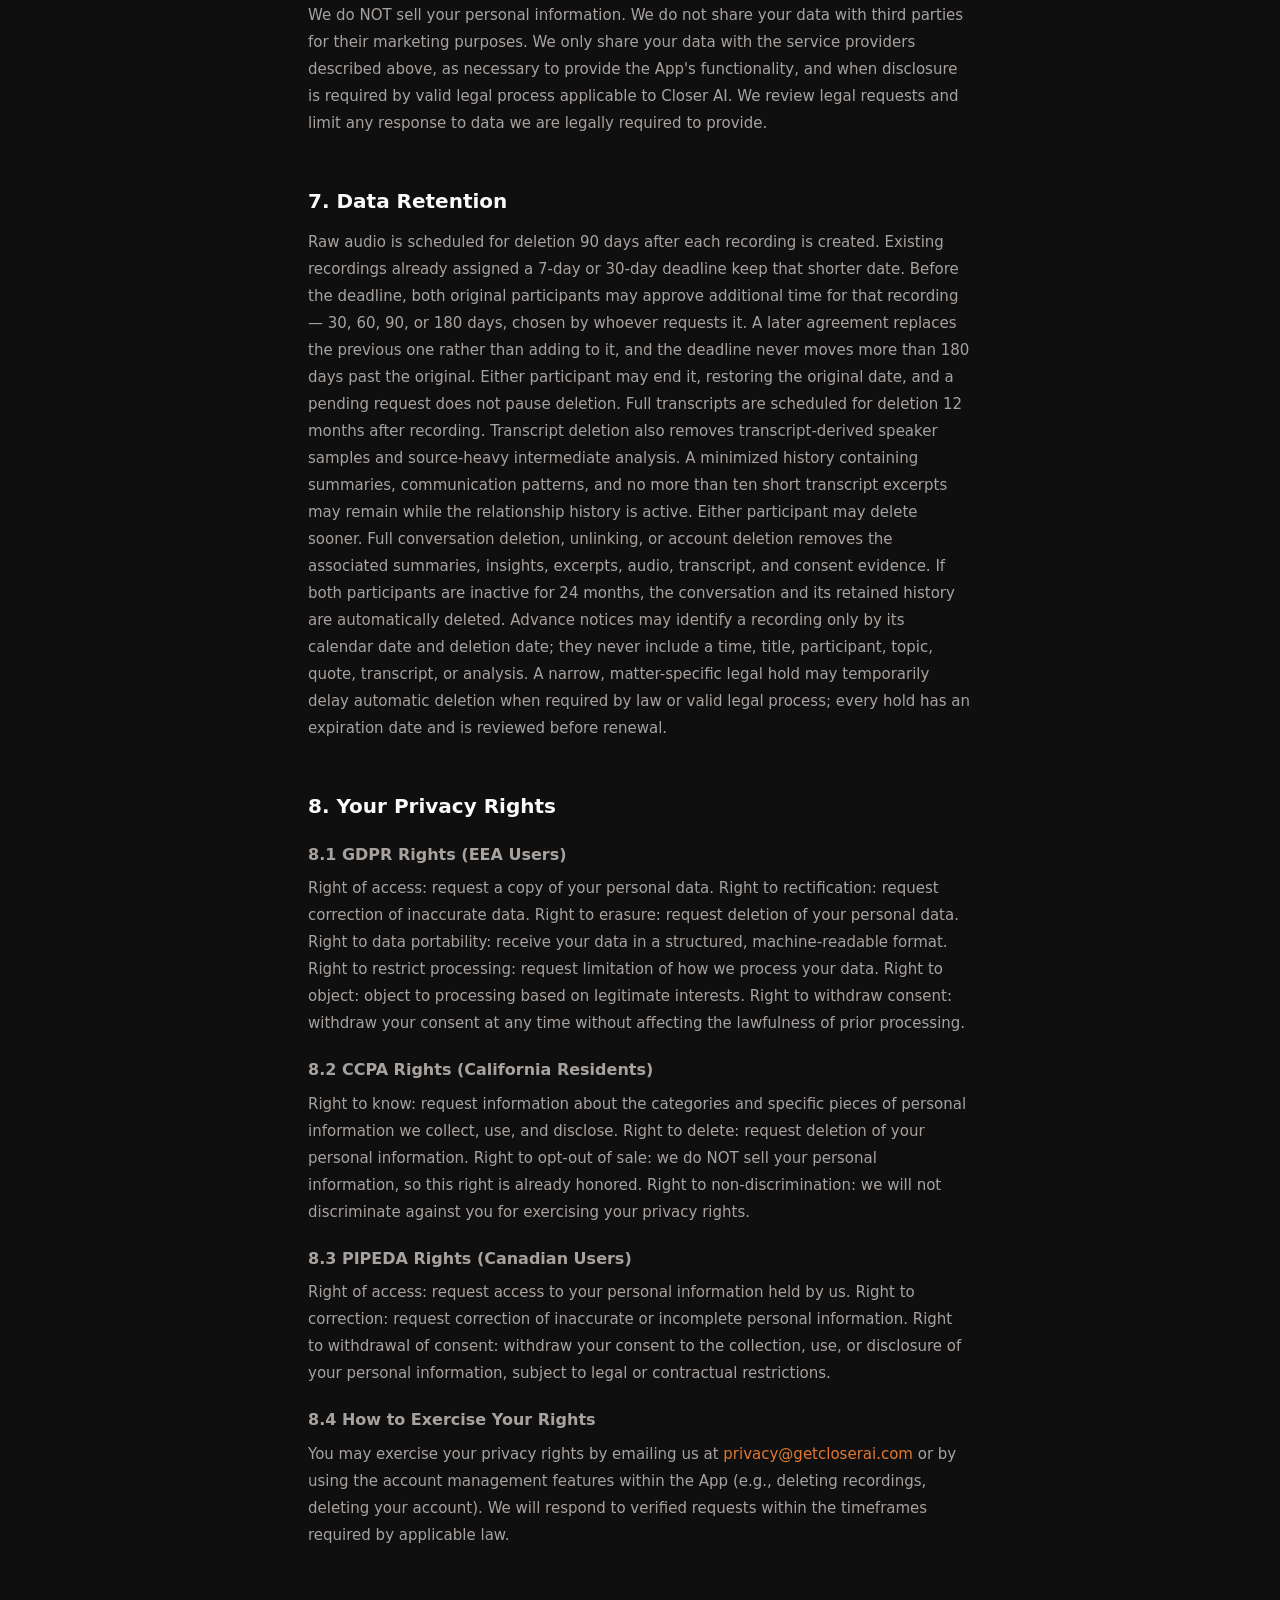
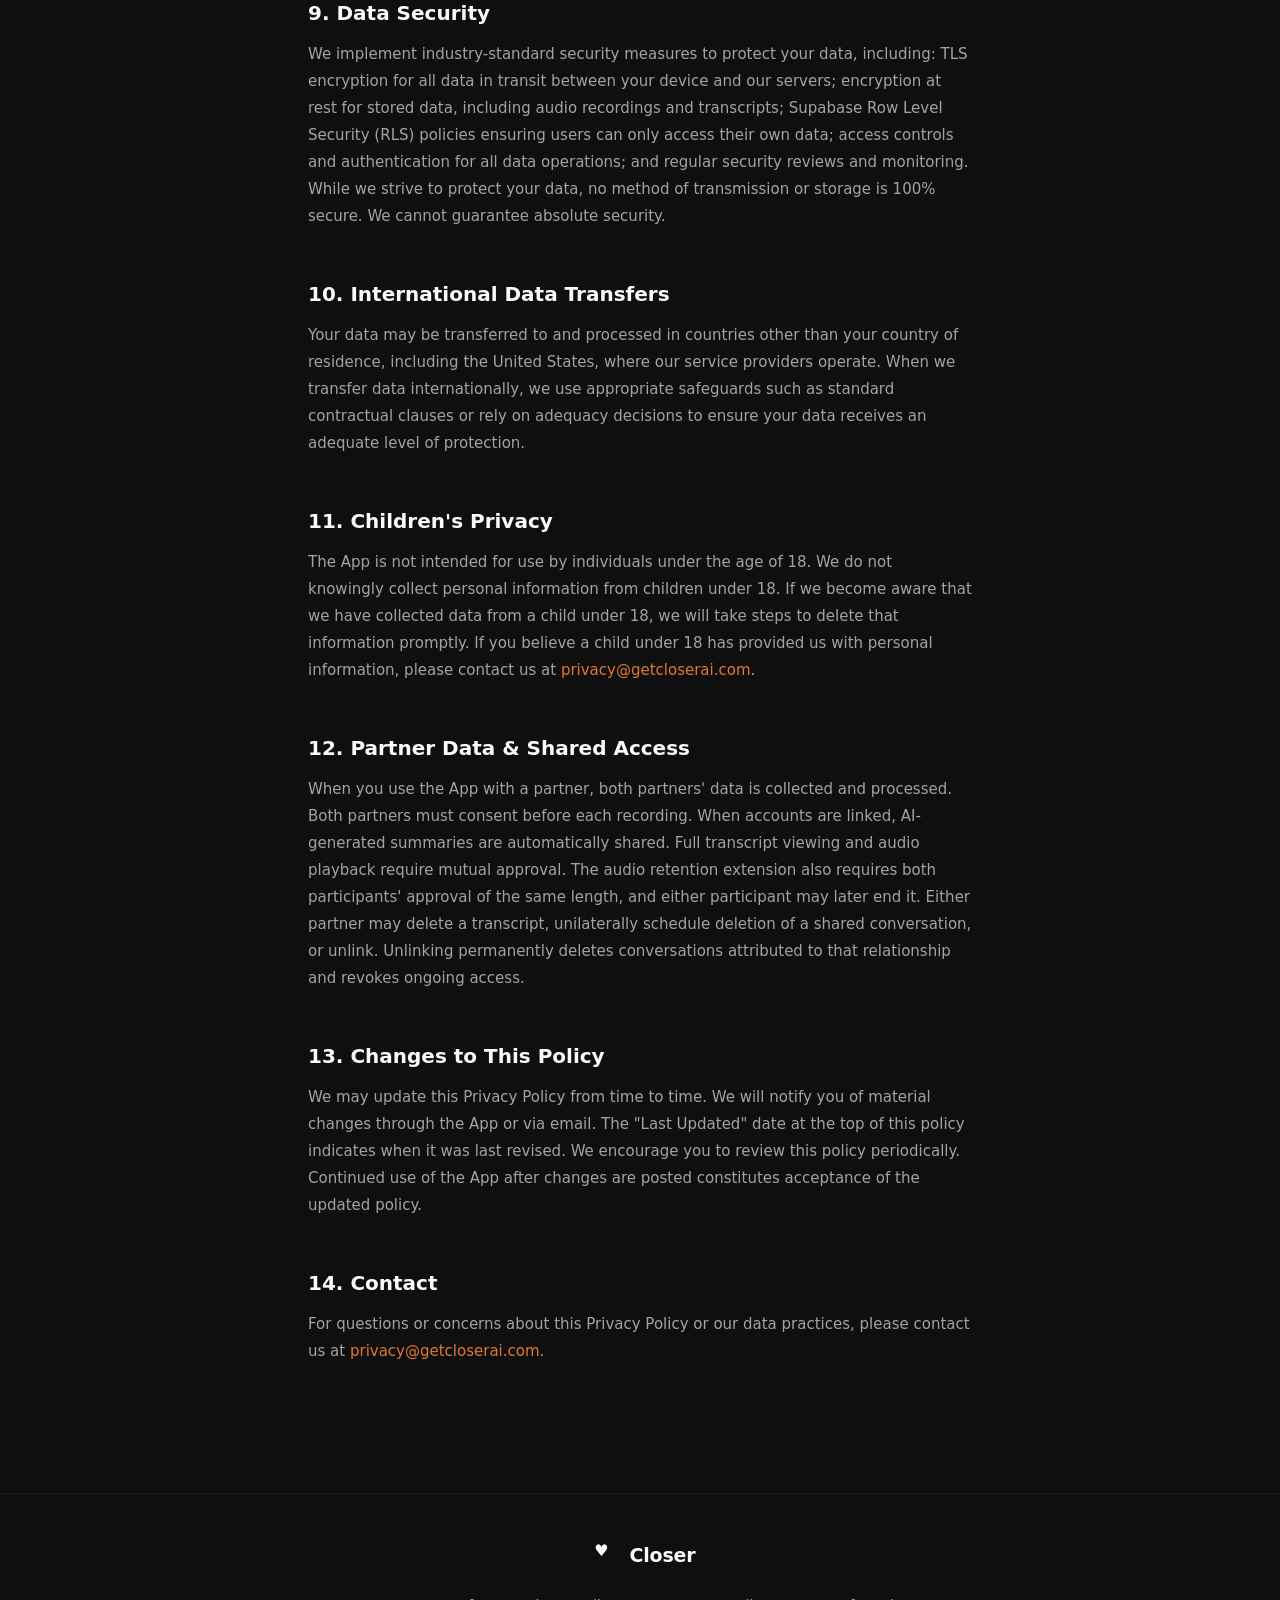
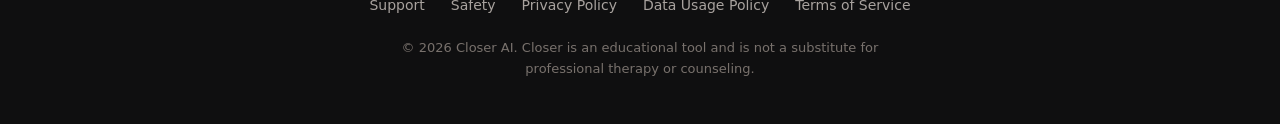
==== commit 1dd6f25d: "Point every contact address at a mailbox that exists (#6) The site carried three contact addresses a" ====
--- a/privacy.html
+++ b/privacy.html
@@ -21,11 +21,7 @@
           <span class="nav-logo-text">Closer</span>
         </div>
       </a>
-      <!-- LAUNCH DAY: restore the App Store link below. The listing for app id
-           6759992824 is not public yet and returns a 404, so until it is live this
-           CTA points at the homepage early-access form, matching the nav on index.html.
-           <a href="https://apps.apple.com/app/id6759992824" class="btn btn-small" target="_blank" rel="noopener noreferrer">Download</a> -->
-      <a href="/#early-access" class="btn btn-small">Request access</a>
+      <a href="https://apps.apple.com/app/id6759992824" class="btn btn-small" target="_blank" rel="noopener noreferrer">Download</a>
     </div>
   </nav>
 
@@ -111,7 +107,7 @@
         <h3>8.3 PIPEDA Rights (Canadian Users)</h3>
         <p>Right of access: request access to your personal information held by us. Right to correction: request correction of inaccurate or incomplete personal information. Right to withdrawal of consent: withdraw your consent to the collection, use, or disclosure of your personal information, subject to legal or contractual restrictions.</p>
         <h3>8.4 How to Exercise Your Rights</h3>
-        <p>You may exercise your privacy rights by emailing us at <a href="mailto:closerprototype@gmail.com">closerprototype@gmail.com</a> or by using the account management features within the App (e.g., deleting recordings, deleting your account). We will respond to verified requests within the timeframes required by applicable law.</p>
+        <p>You may exercise your privacy rights by emailing us at <a href="mailto:privacy@getcloserai.com">privacy@getcloserai.com</a> or by using the account management features within the App (e.g., deleting recordings, deleting your account). We will respond to verified requests within the timeframes required by applicable law.</p>
       </div>
 
       <div class="legal-section">
@@ -126,7 +122,7 @@
 
       <div class="legal-section">
         <h2>11. Children's Privacy</h2>
-        <p>The App is not intended for use by individuals under the age of 18. We do not knowingly collect personal information from children under 18. If we become aware that we have collected data from a child under 18, we will take steps to delete that information promptly. If you believe a child under 18 has provided us with personal information, please contact us at <a href="mailto:closerprototype@gmail.com">closerprototype@gmail.com</a>.</p>
+        <p>The App is not intended for use by individuals under the age of 18. We do not knowingly collect personal information from children under 18. If we become aware that we have collected data from a child under 18, we will take steps to delete that information promptly. If you believe a child under 18 has provided us with personal information, please contact us at <a href="mailto:privacy@getcloserai.com">privacy@getcloserai.com</a>.</p>
       </div>
 
       <div class="legal-section">
@@ -141,7 +137,7 @@
 
       <div class="legal-section">
         <h2>14. Contact</h2>
-        <p>For questions or concerns about this Privacy Policy or our data practices, please contact us at <a href="mailto:closerprototype@gmail.com">closerprototype@gmail.com</a>.</p>
+        <p>For questions or concerns about this Privacy Policy or our data practices, please contact us at <a href="mailto:privacy@getcloserai.com">privacy@getcloserai.com</a>.</p>
       </div>
 
     </div>
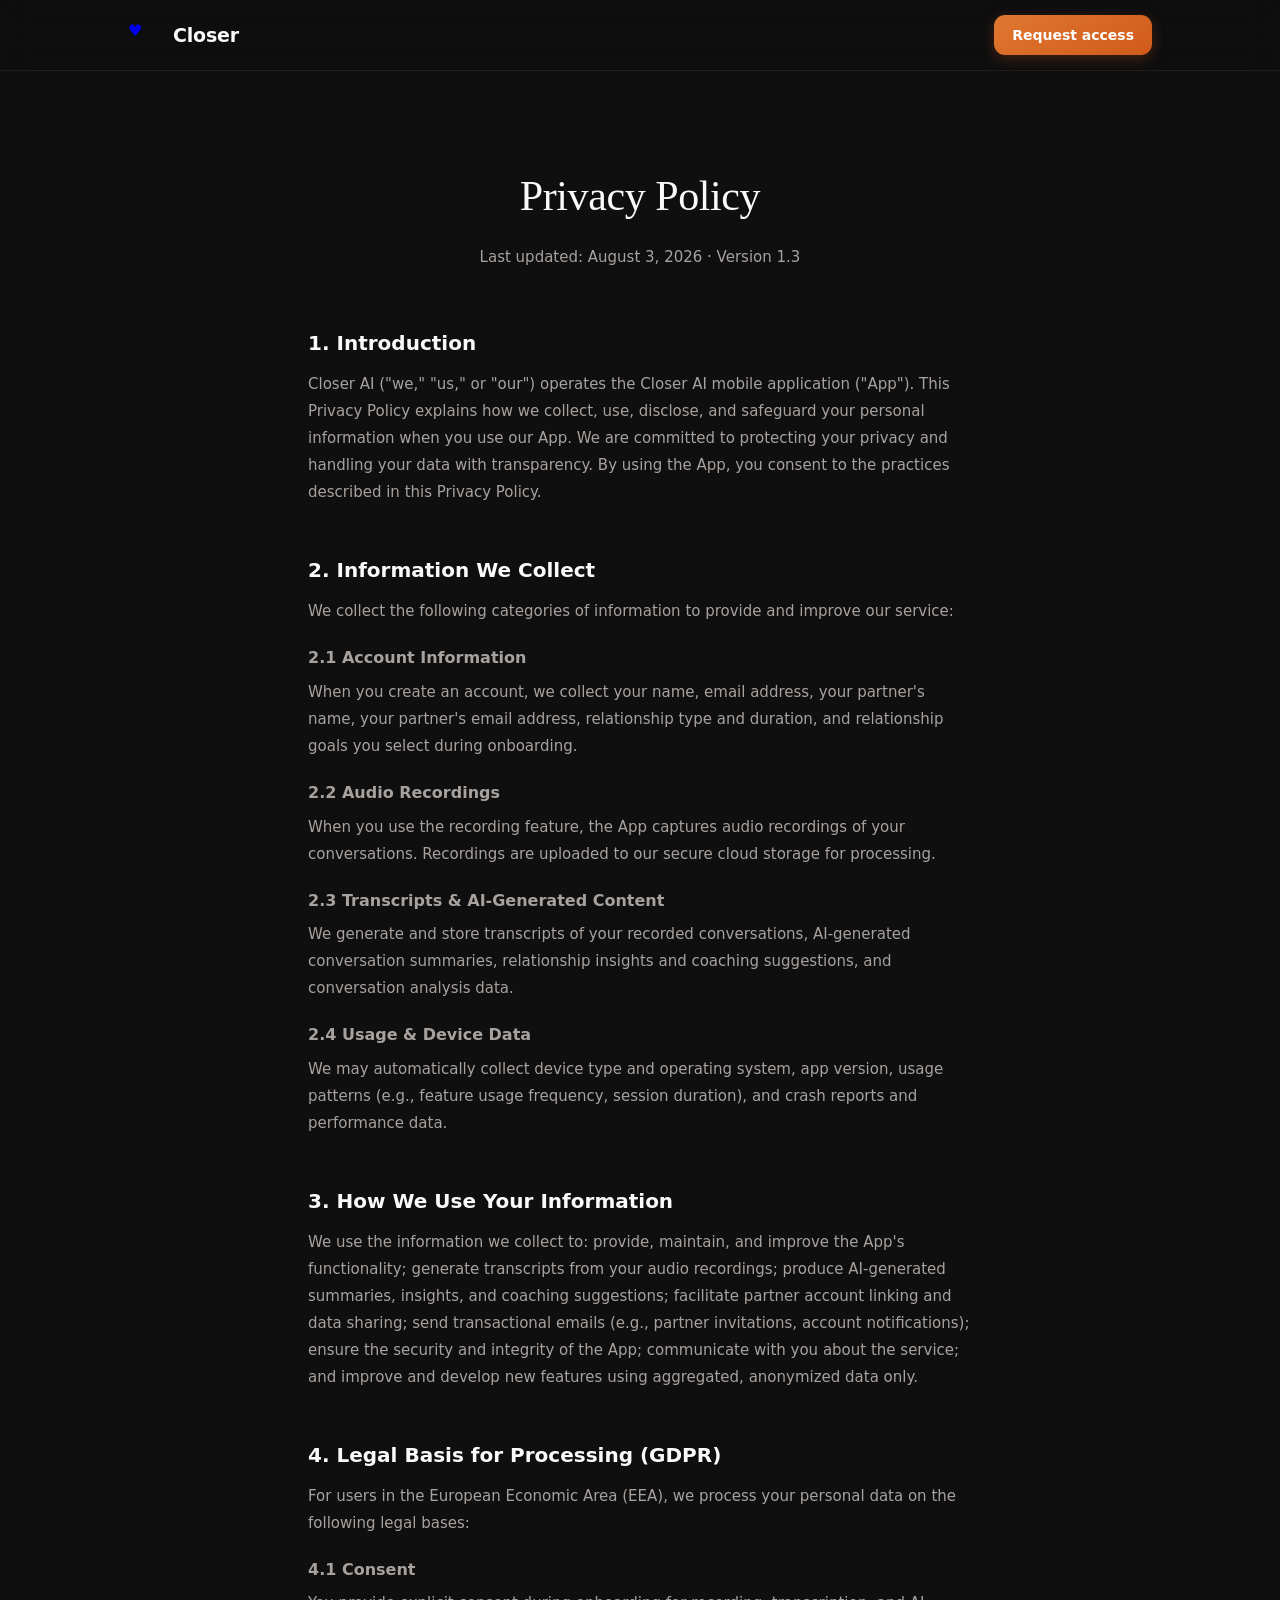
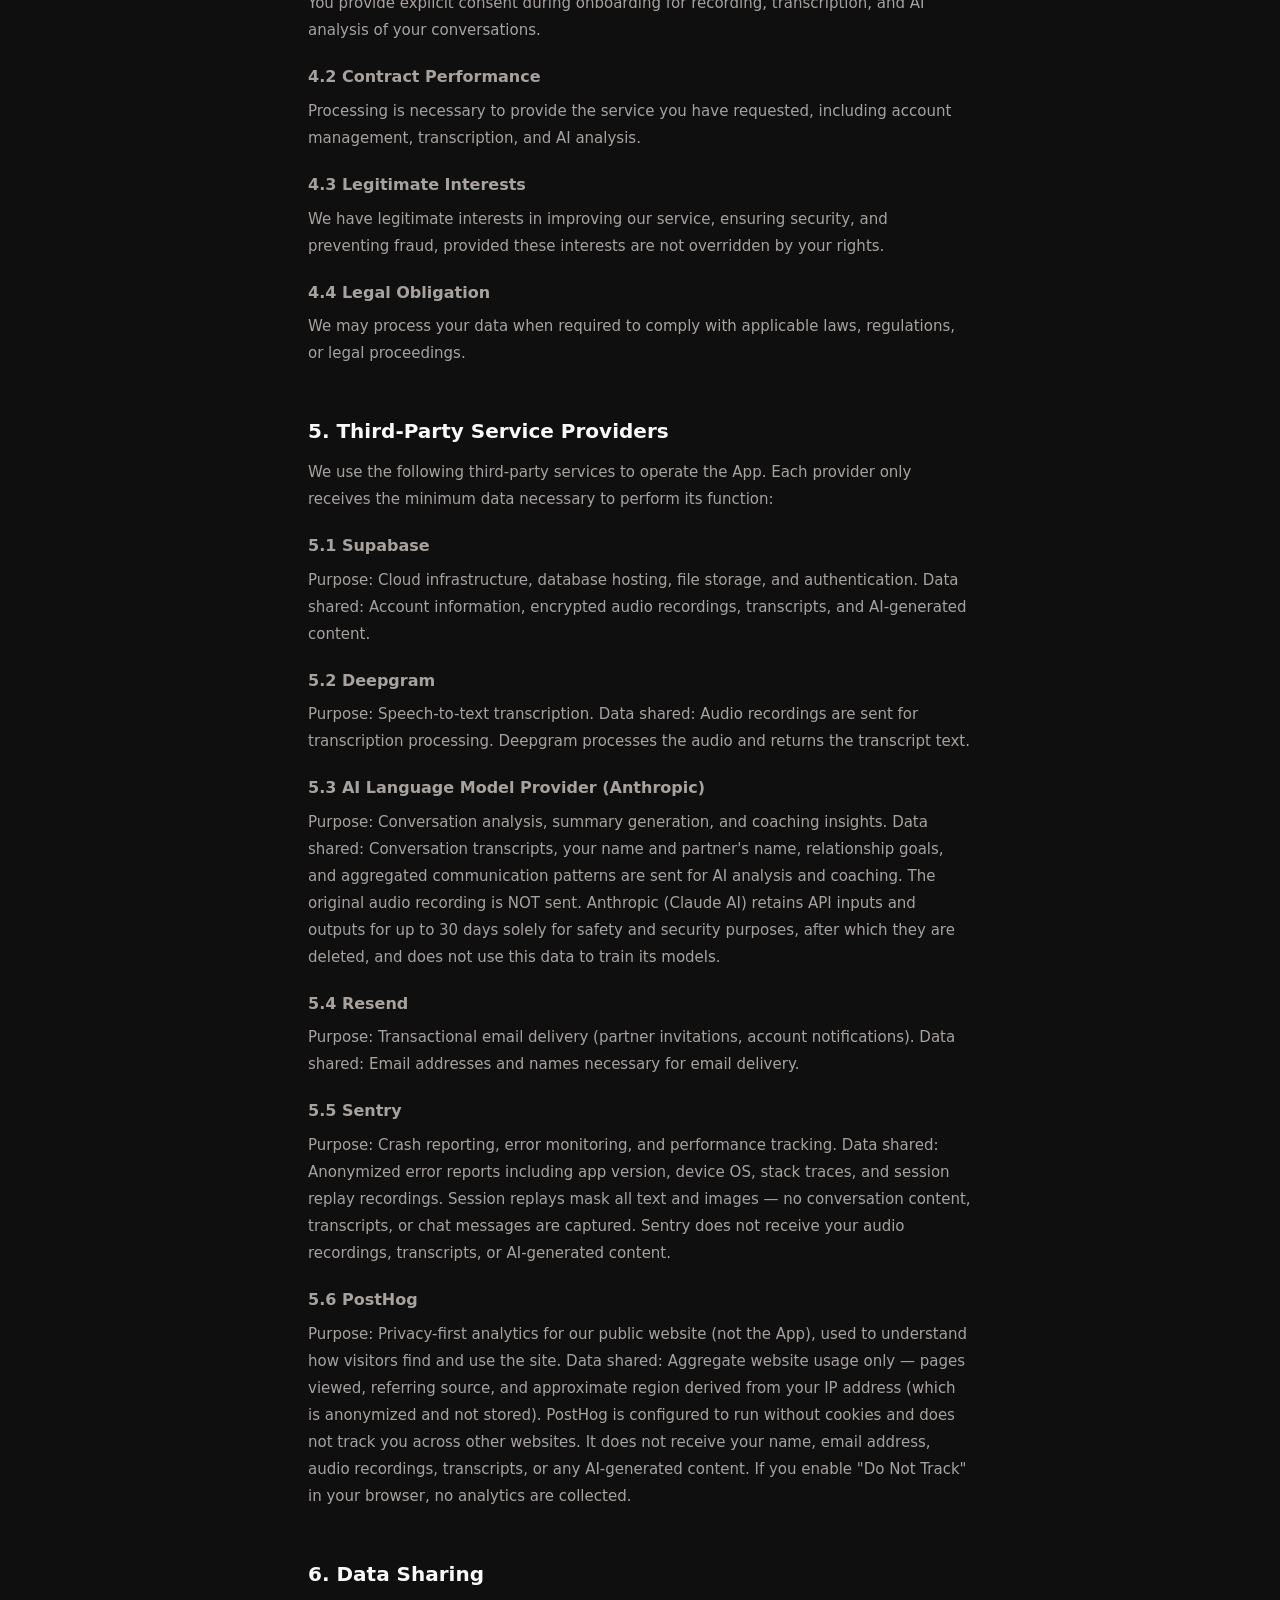
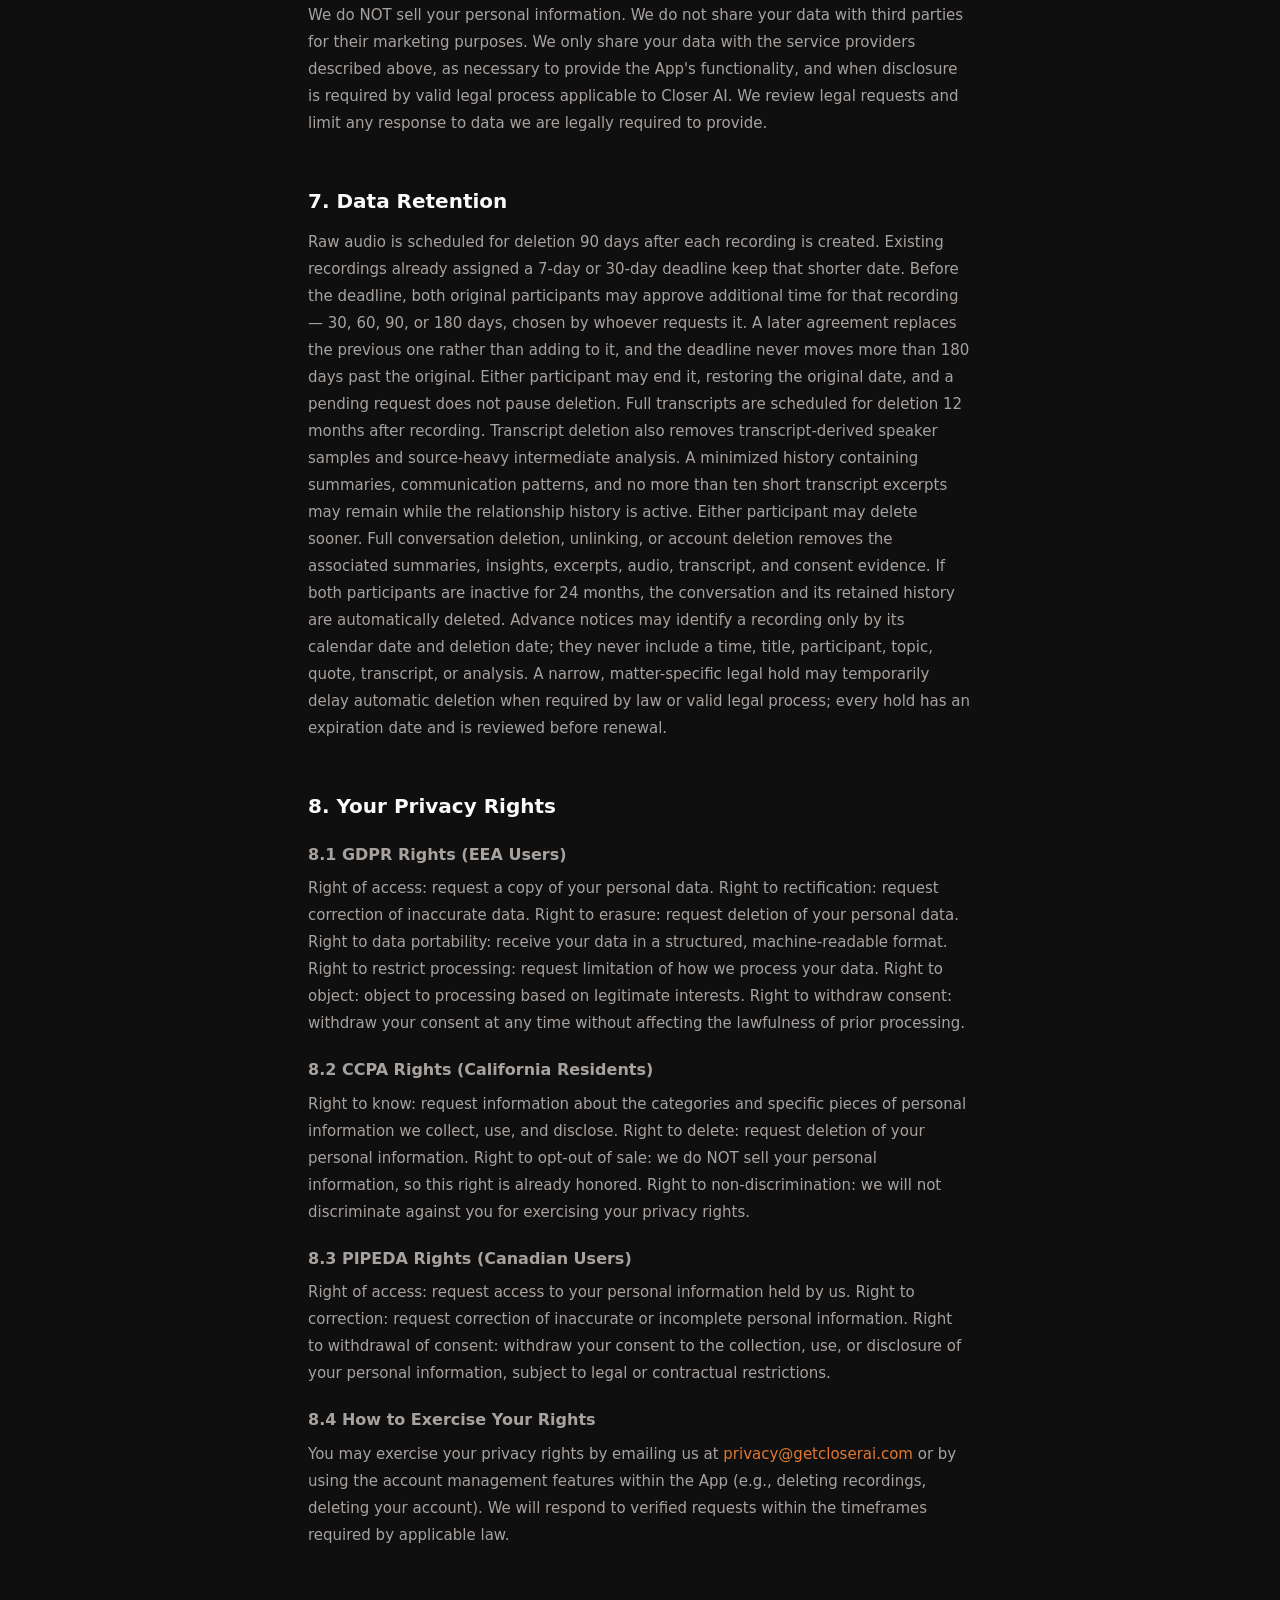
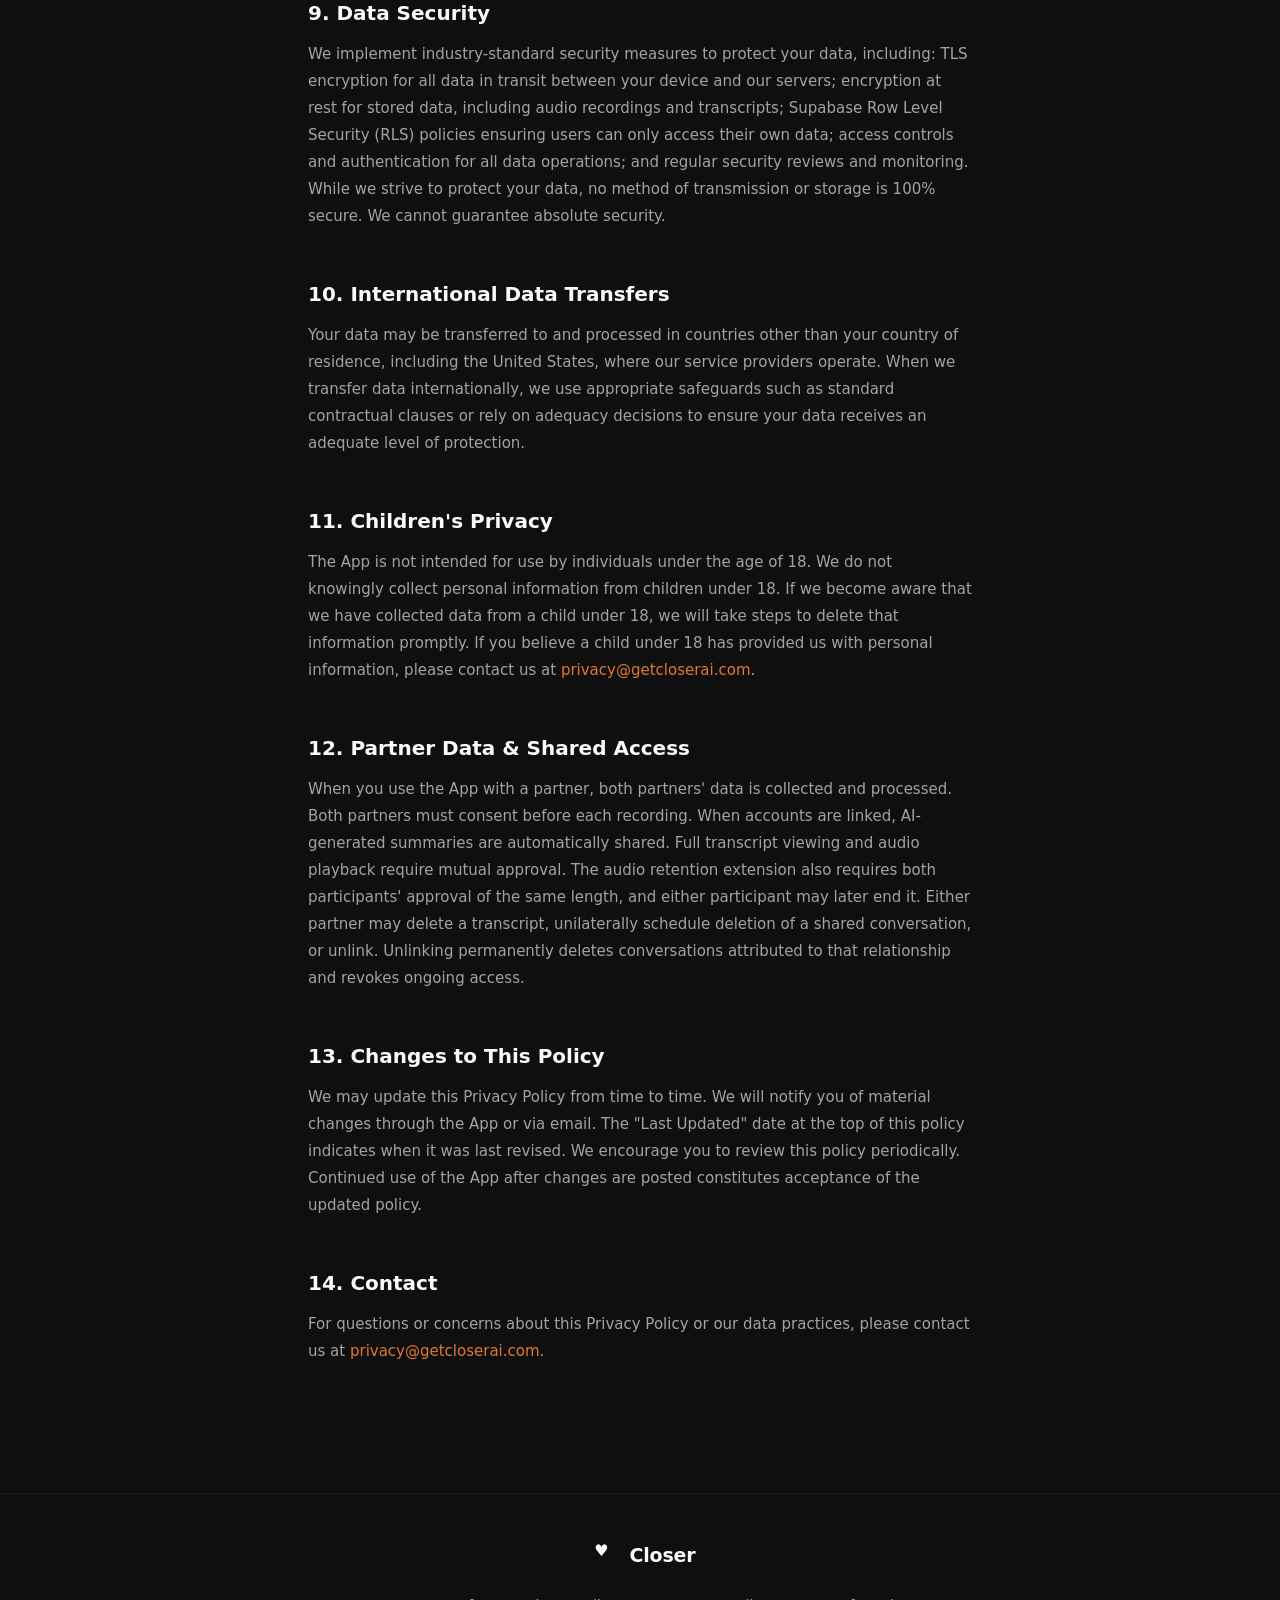
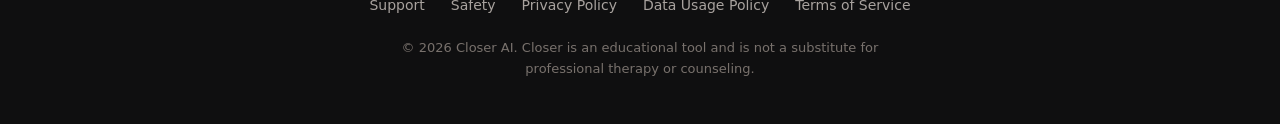
==== commit 9d4bee93: "Point the Download CTA at early access until the listing is live (#8) The shared nav on privacy, ter" ====
--- a/privacy.html
+++ b/privacy.html
@@ -21,7 +21,11 @@
           <span class="nav-logo-text">Closer</span>
         </div>
       </a>
-      <a href="https://apps.apple.com/app/id6759992824" class="btn btn-small" target="_blank" rel="noopener noreferrer">Download</a>
+      <!-- LAUNCH DAY: restore the App Store link below. The listing for app id
+           6759992824 is not public yet and returns a 404, so until it is live this
+           CTA points at the homepage early-access form, matching the nav on index.html.
+           <a href="https://apps.apple.com/app/id6759992824" class="btn btn-small" target="_blank" rel="noopener noreferrer">Download</a> -->
+      <a href="/#early-access" class="btn btn-small">Request access</a>
     </div>
   </nav>
 
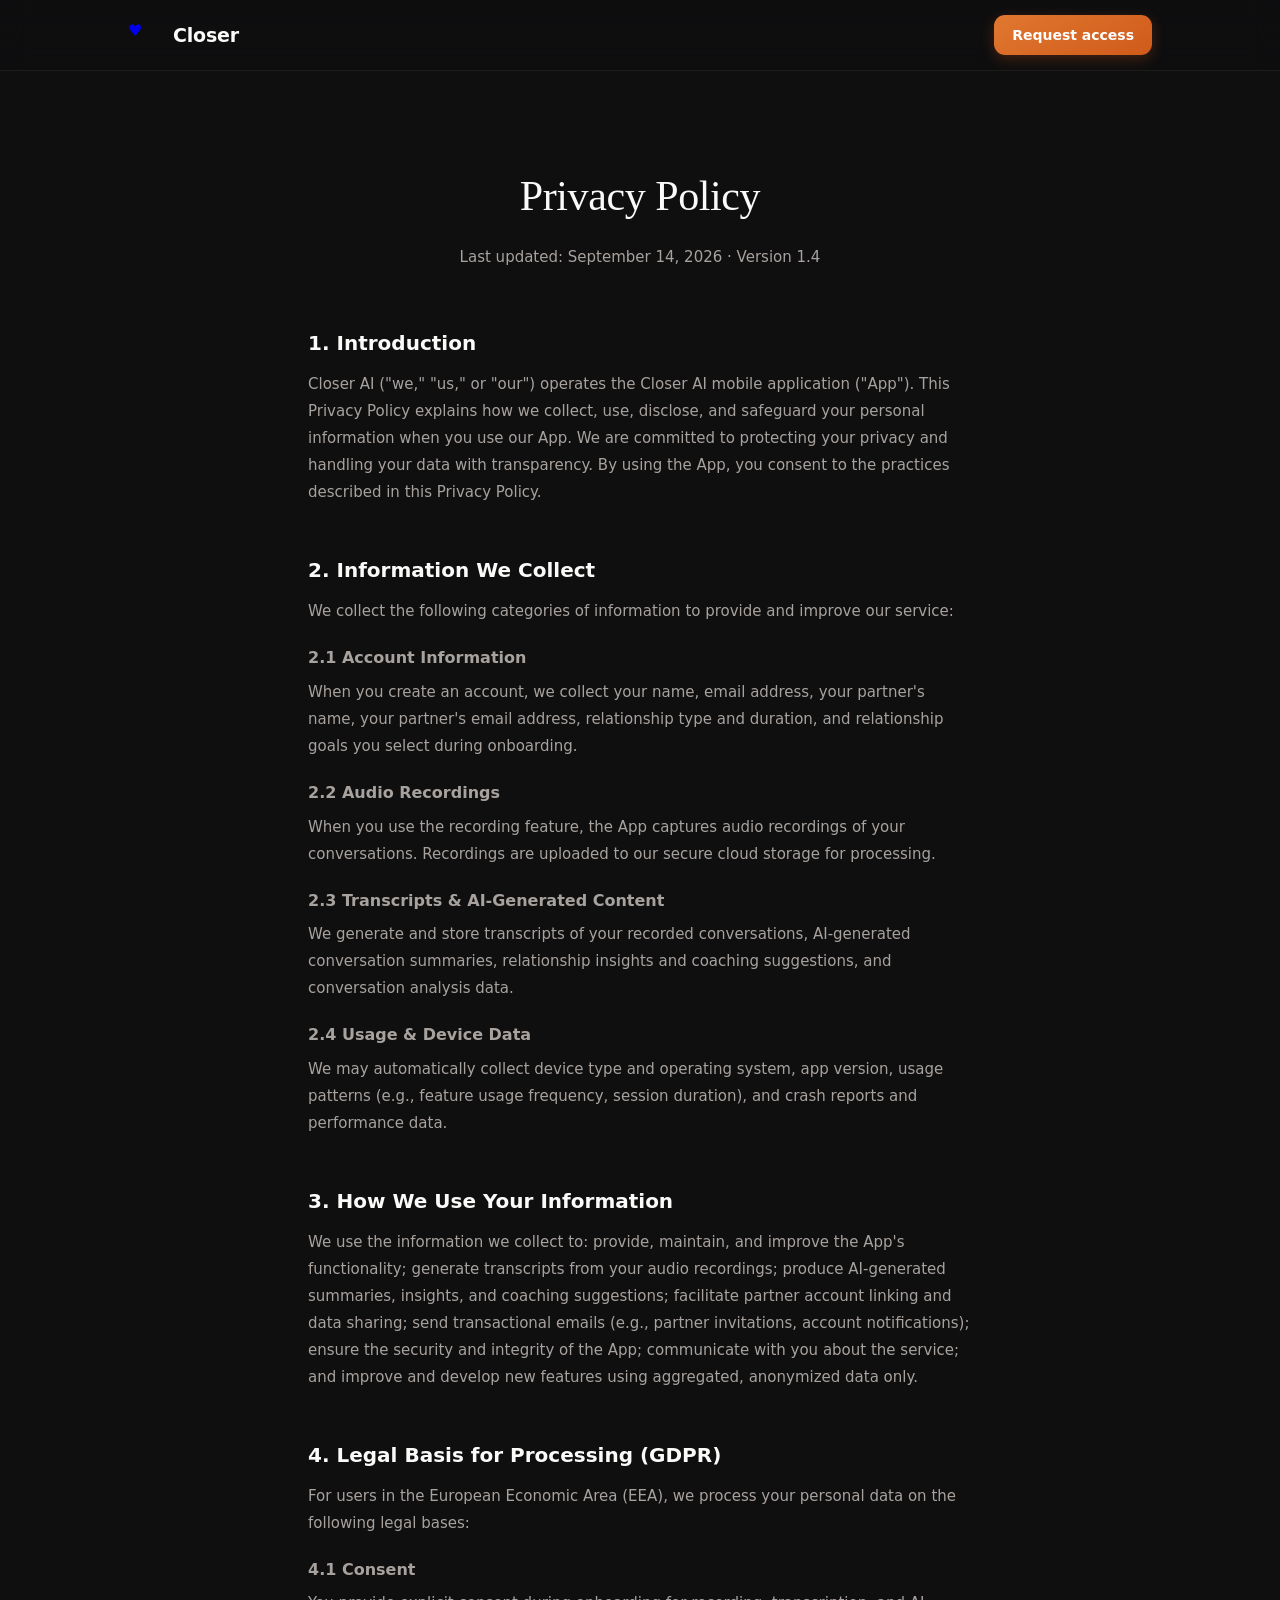
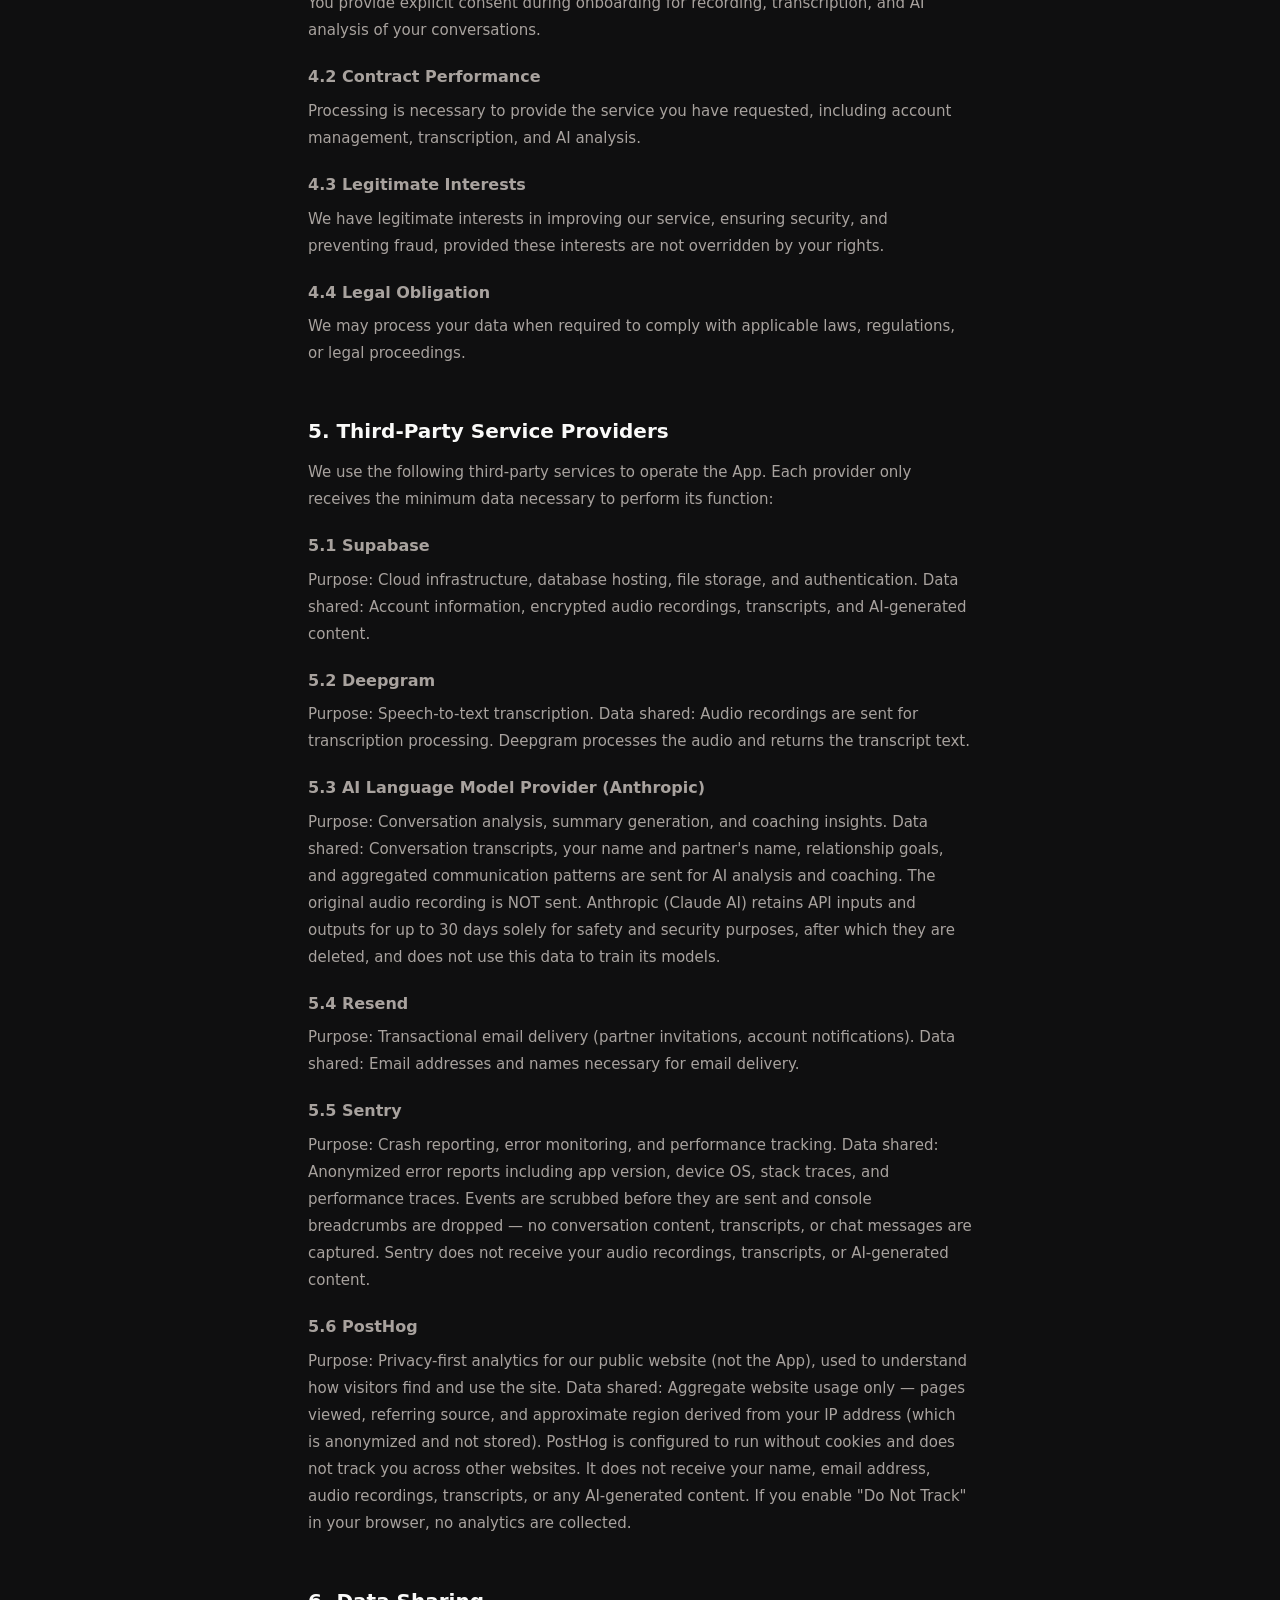
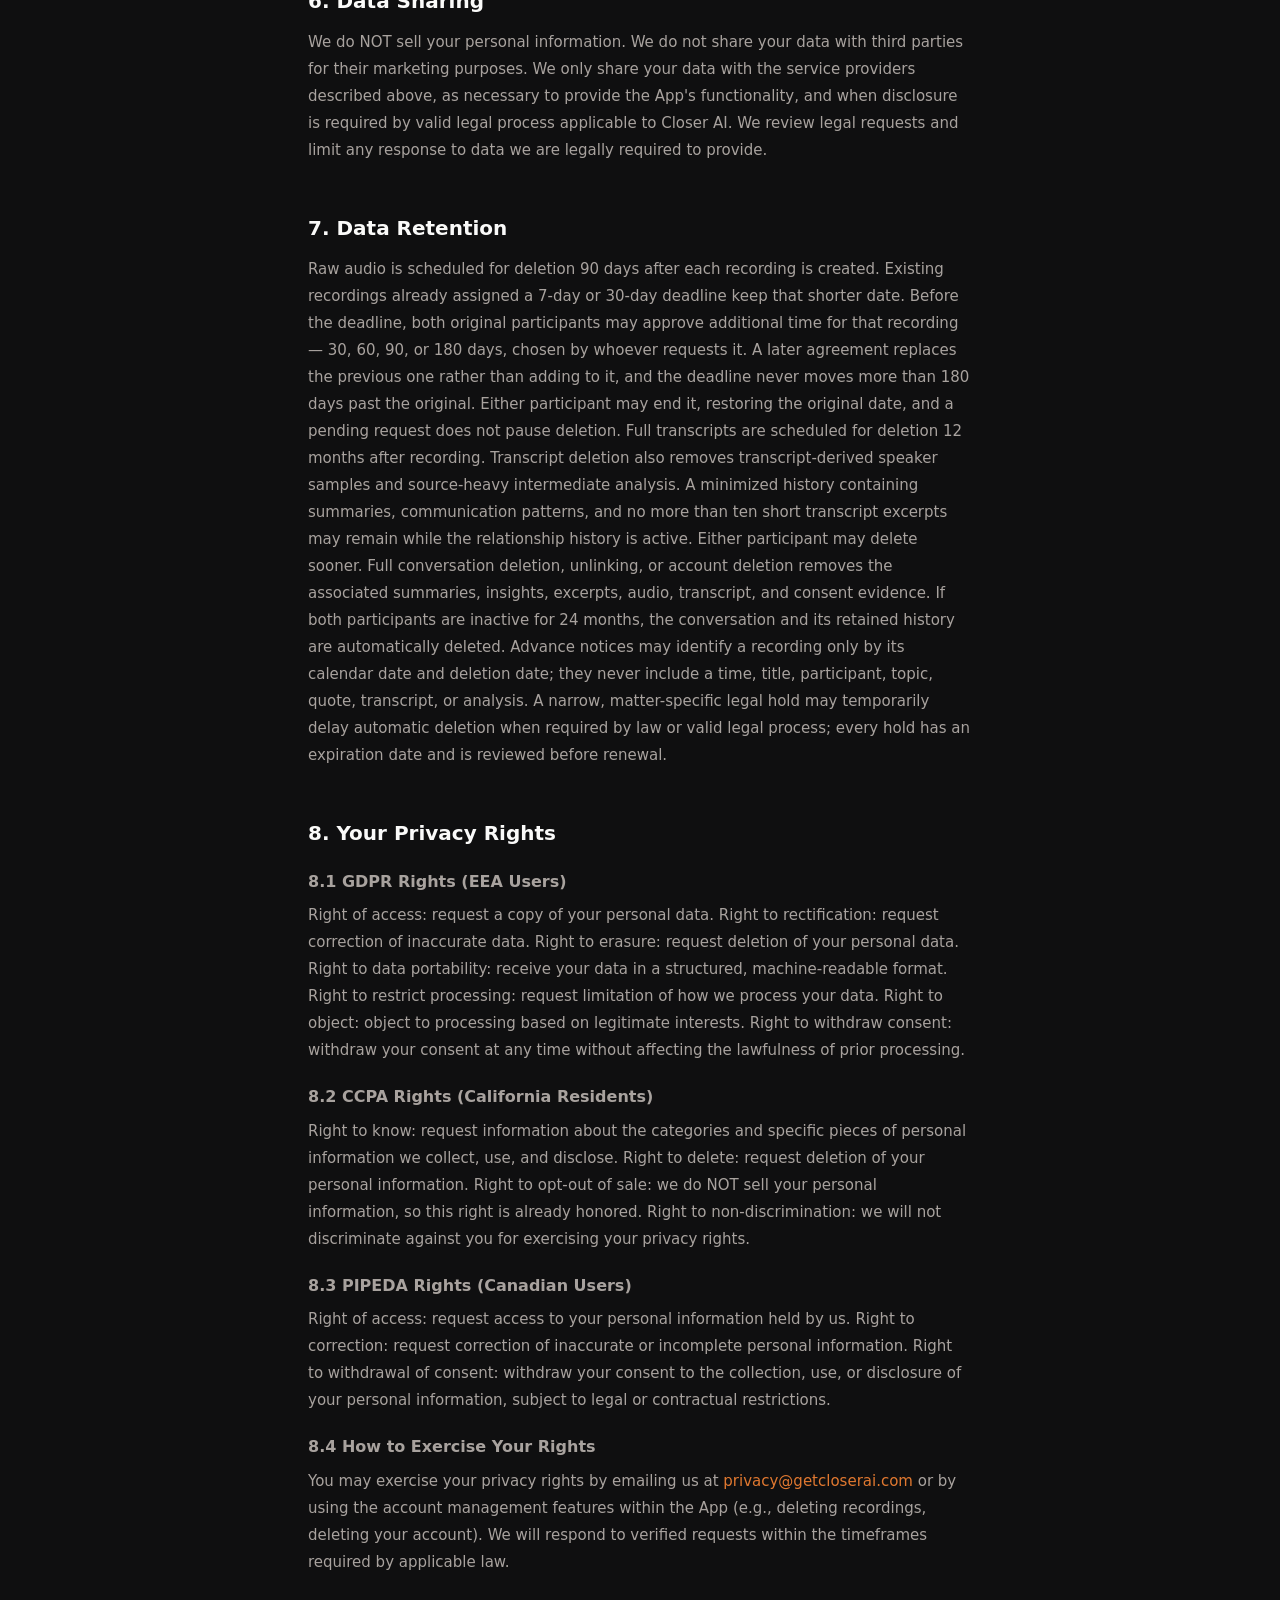
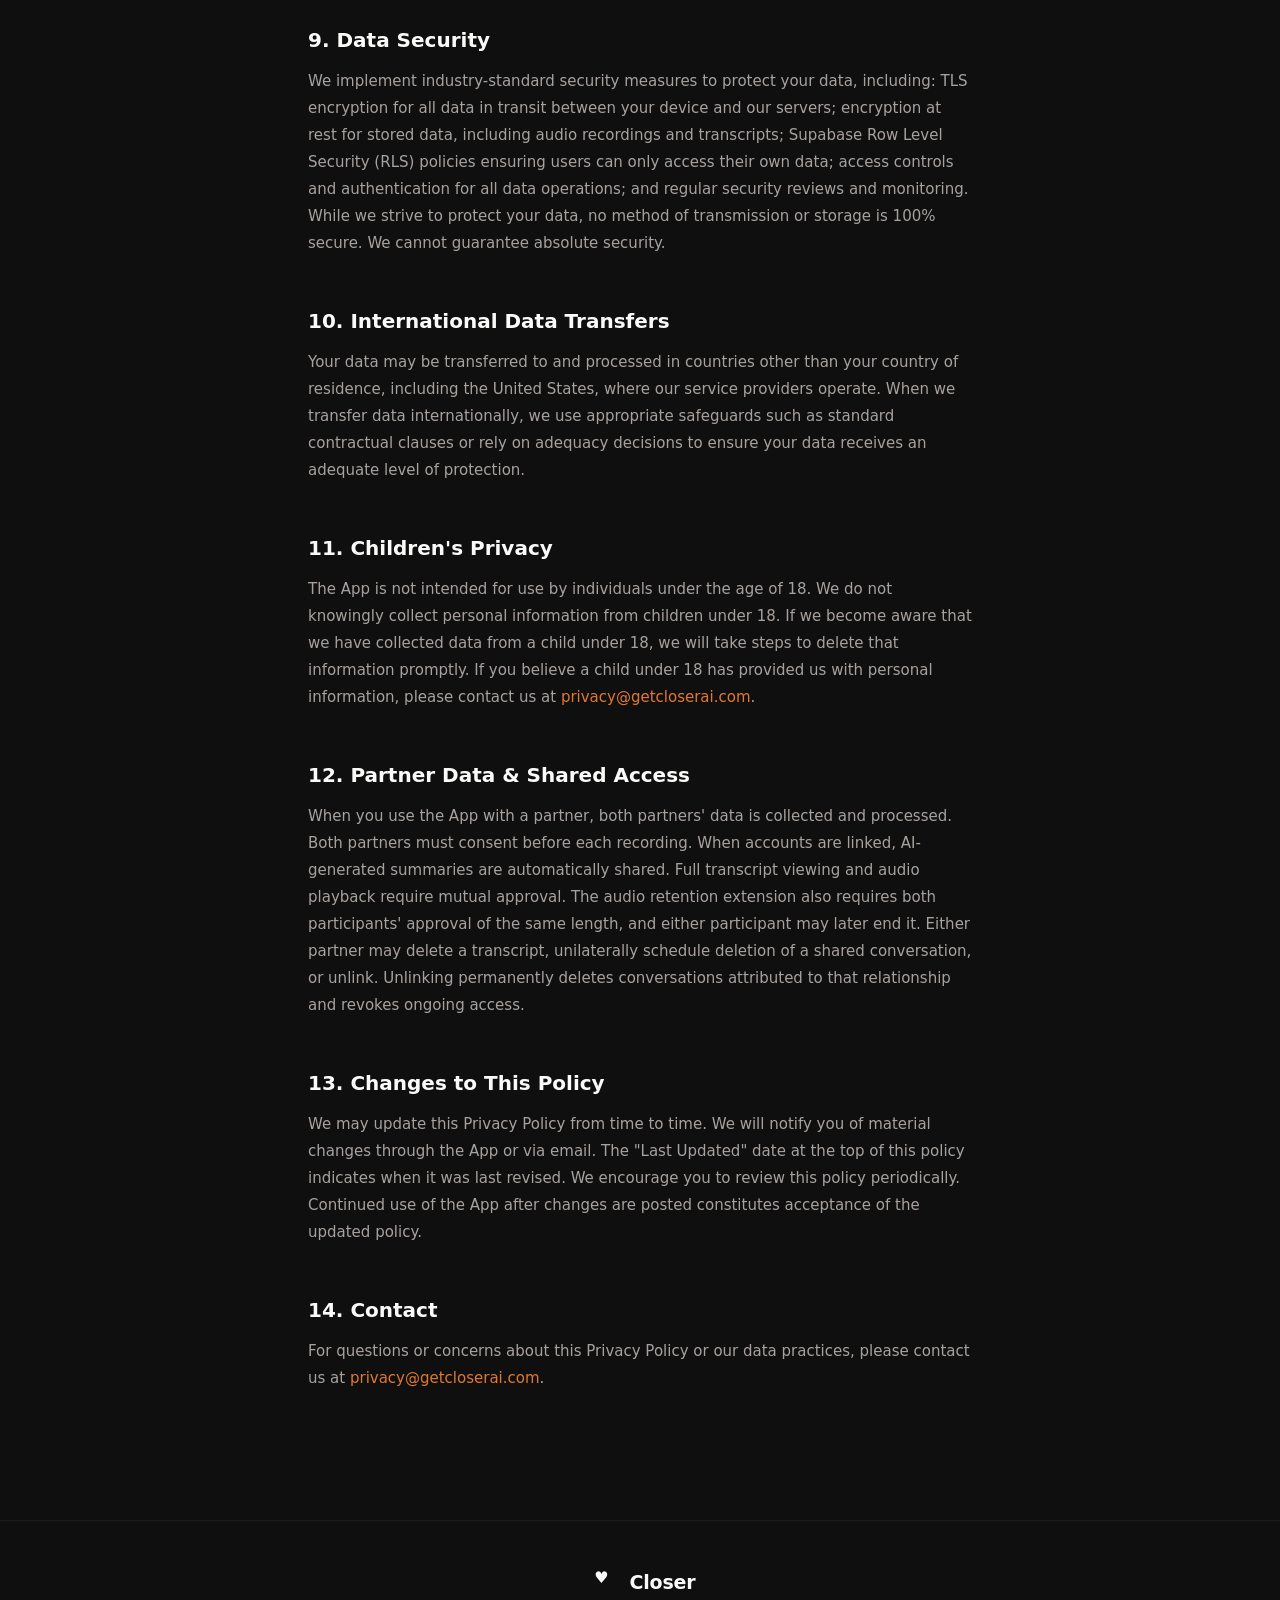
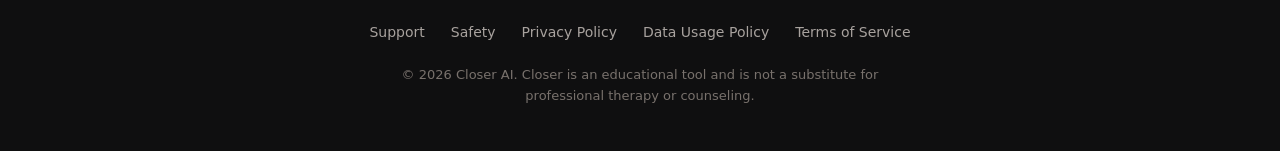
==== commit ed6c51ff: "Stop the Privacy Policy promising a Session Replay we do not run The Sentry sub-processor entry told" ====
--- a/privacy.html
+++ b/privacy.html
@@ -32,7 +32,7 @@
   <section class="hero" style="padding-bottom: 40px;">
     <div class="container">
       <h1 class="hero-title" style="font-size: clamp(28px, 4vw, 42px);">Privacy Policy</h1>
-      <p class="hero-subtitle" style="font-size: 15px;">Last updated: August 3, 2026 &middot; Version 1.3</p>
+      <p class="hero-subtitle" style="font-size: 15px;">Last updated: September 14, 2026 &middot; Version 1.4</p>
     </div>
   </section>
 
@@ -87,7 +87,7 @@
         <h3>5.4 Resend</h3>
         <p>Purpose: Transactional email delivery (partner invitations, account notifications). Data shared: Email addresses and names necessary for email delivery.</p>
         <h3>5.5 Sentry</h3>
-        <p>Purpose: Crash reporting, error monitoring, and performance tracking. Data shared: Anonymized error reports including app version, device OS, stack traces, and session replay recordings. Session replays mask all text and images — no conversation content, transcripts, or chat messages are captured. Sentry does not receive your audio recordings, transcripts, or AI-generated content.</p>
+        <p>Purpose: Crash reporting, error monitoring, and performance tracking. Data shared: Anonymized error reports including app version, device OS, stack traces, and performance traces. Events are scrubbed before they are sent and console breadcrumbs are dropped — no conversation content, transcripts, or chat messages are captured. Sentry does not receive your audio recordings, transcripts, or AI-generated content.</p>
         <h3>5.6 PostHog</h3>
         <p>Purpose: Privacy-first analytics for our public website (not the App), used to understand how visitors find and use the site. Data shared: Aggregate website usage only — pages viewed, referring source, and approximate region derived from your IP address (which is anonymized and not stored). PostHog is configured to run without cookies and does not track you across other websites. It does not receive your name, email address, audio recordings, transcripts, or any AI-generated content. If you enable "Do Not Track" in your browser, no analytics are collected.</p>
       </div>
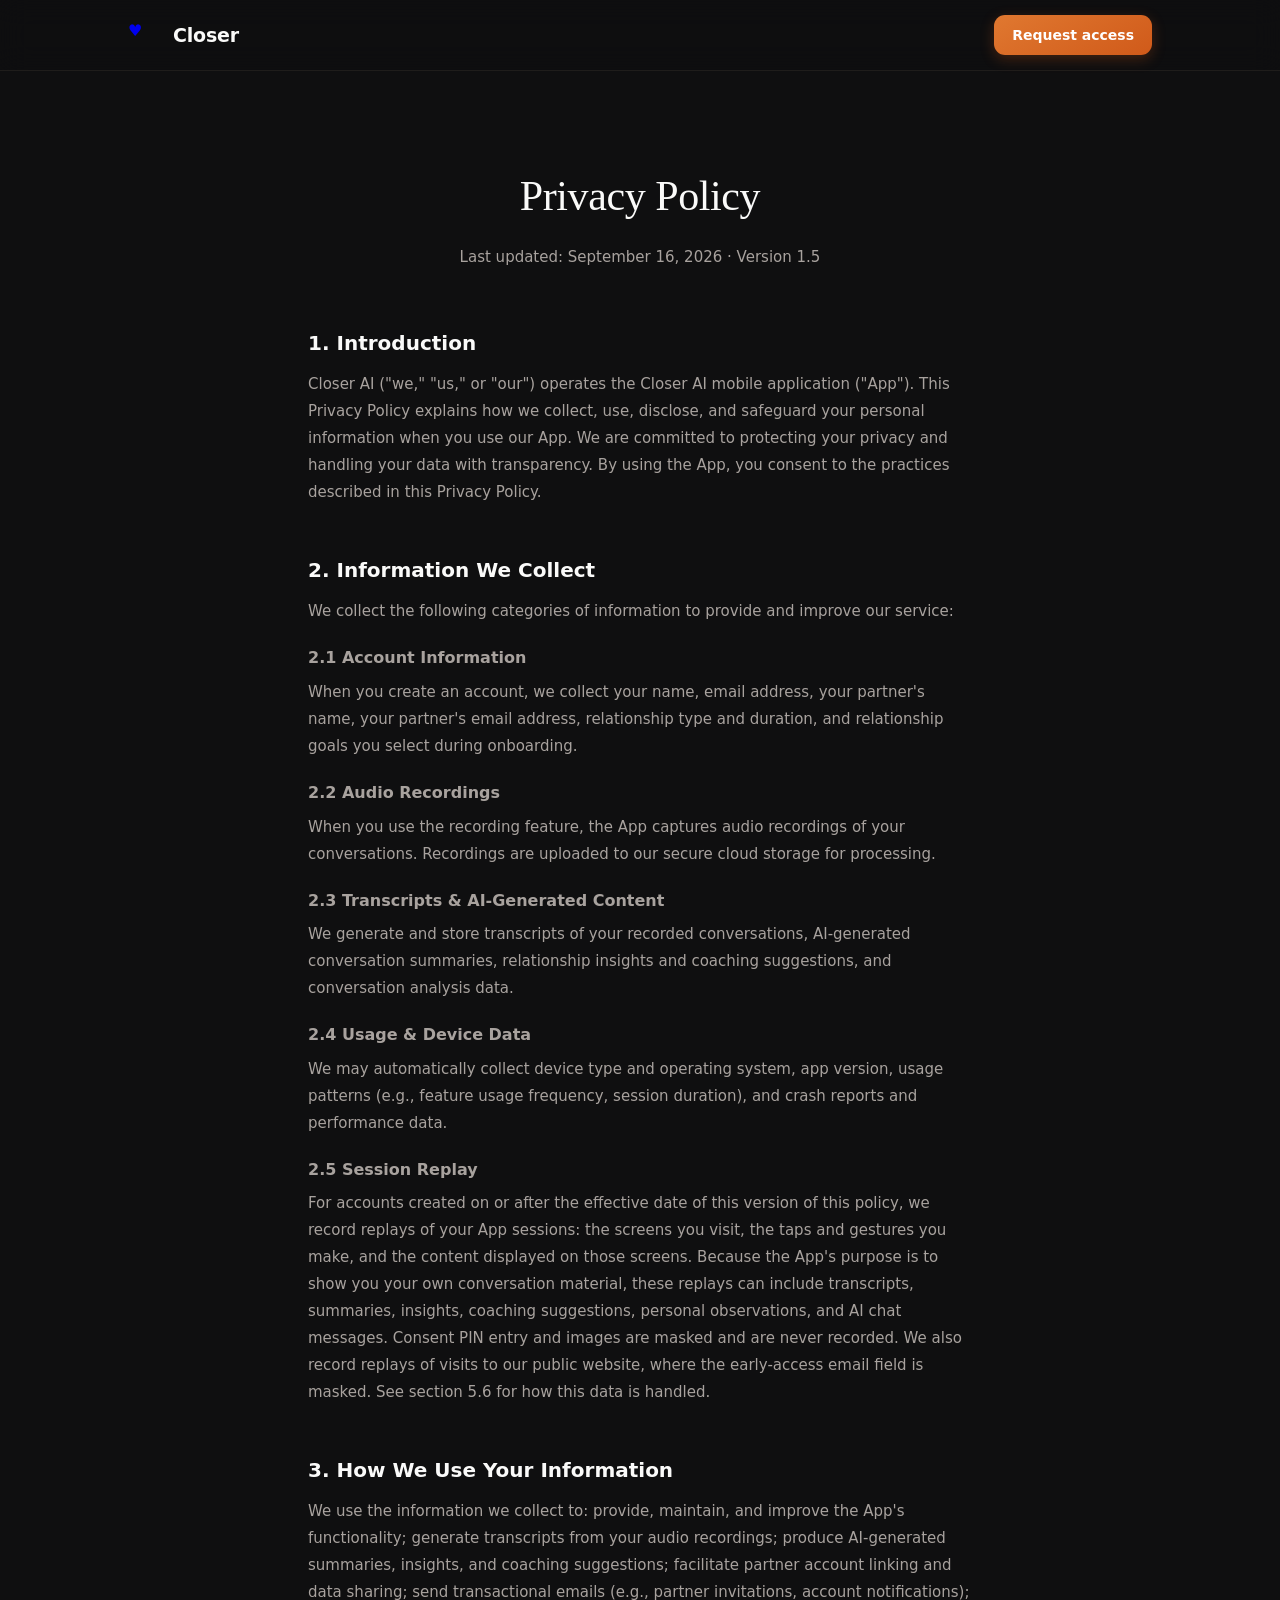
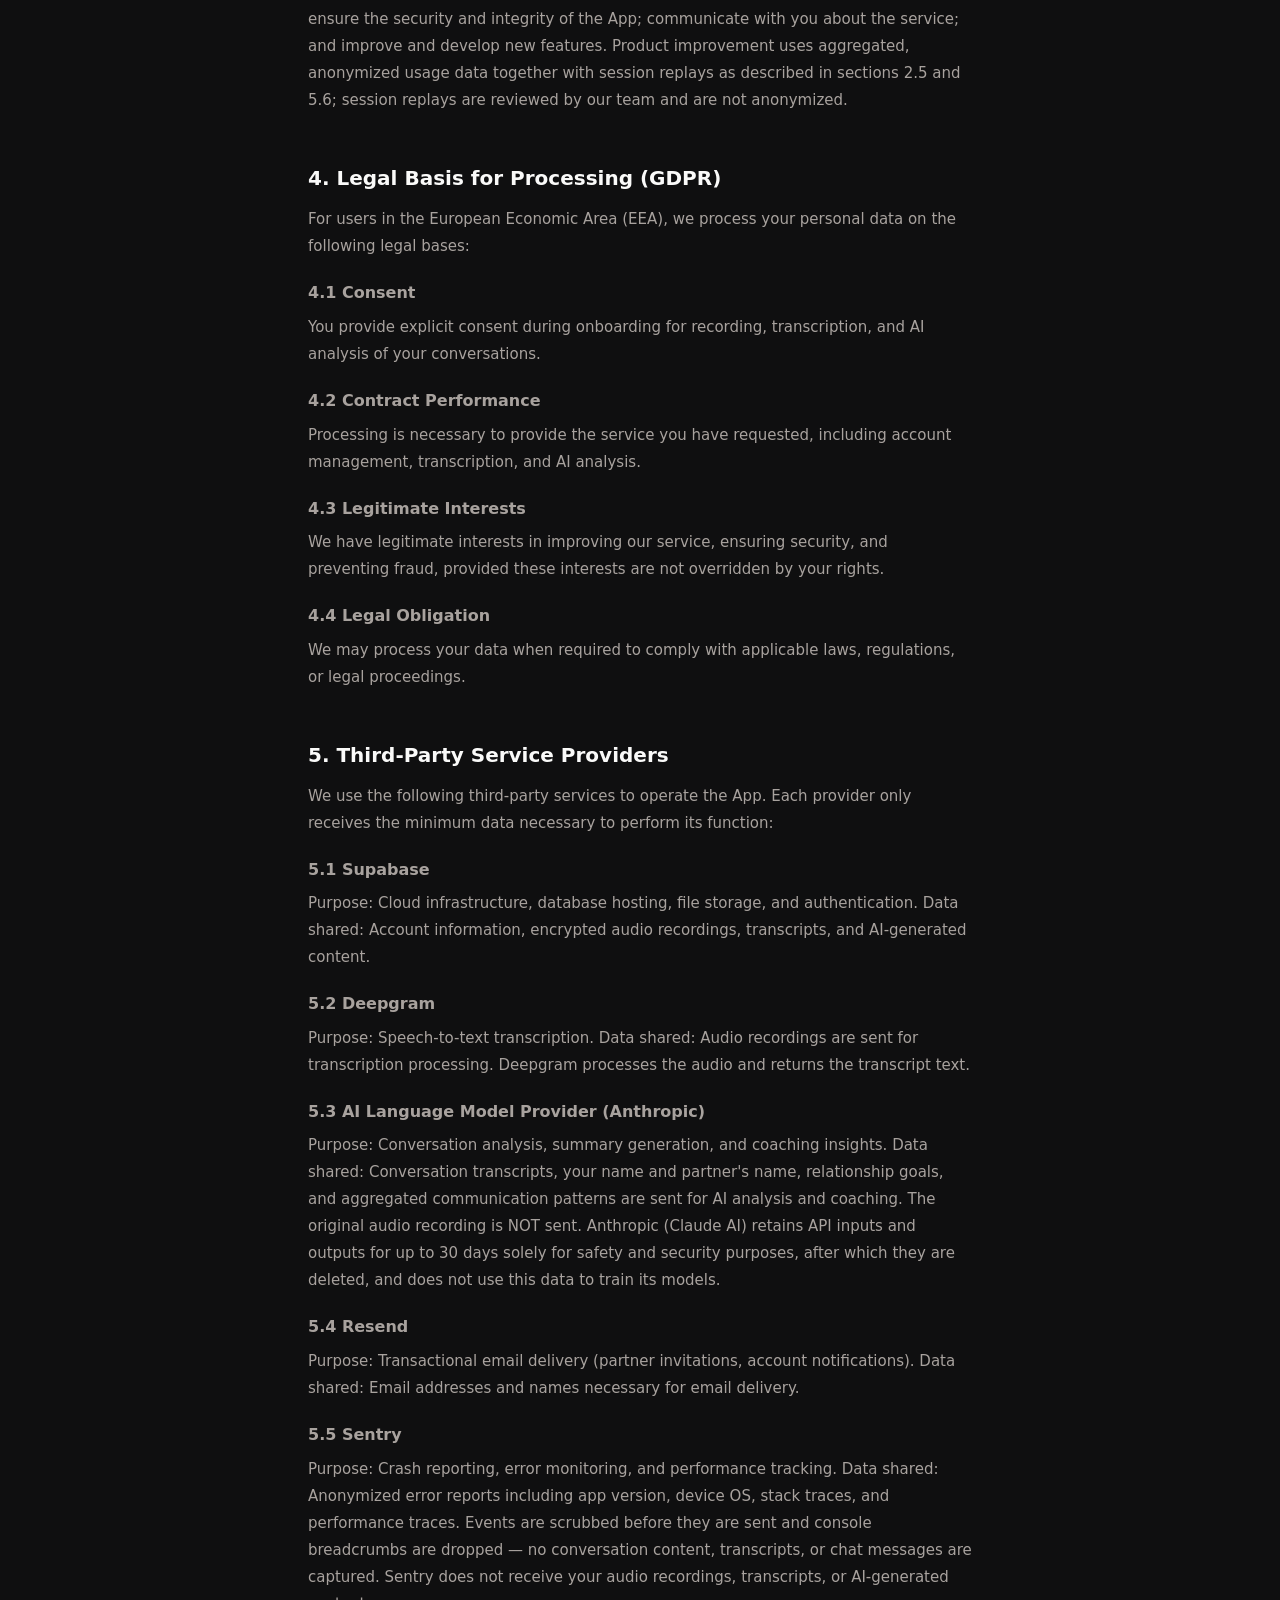
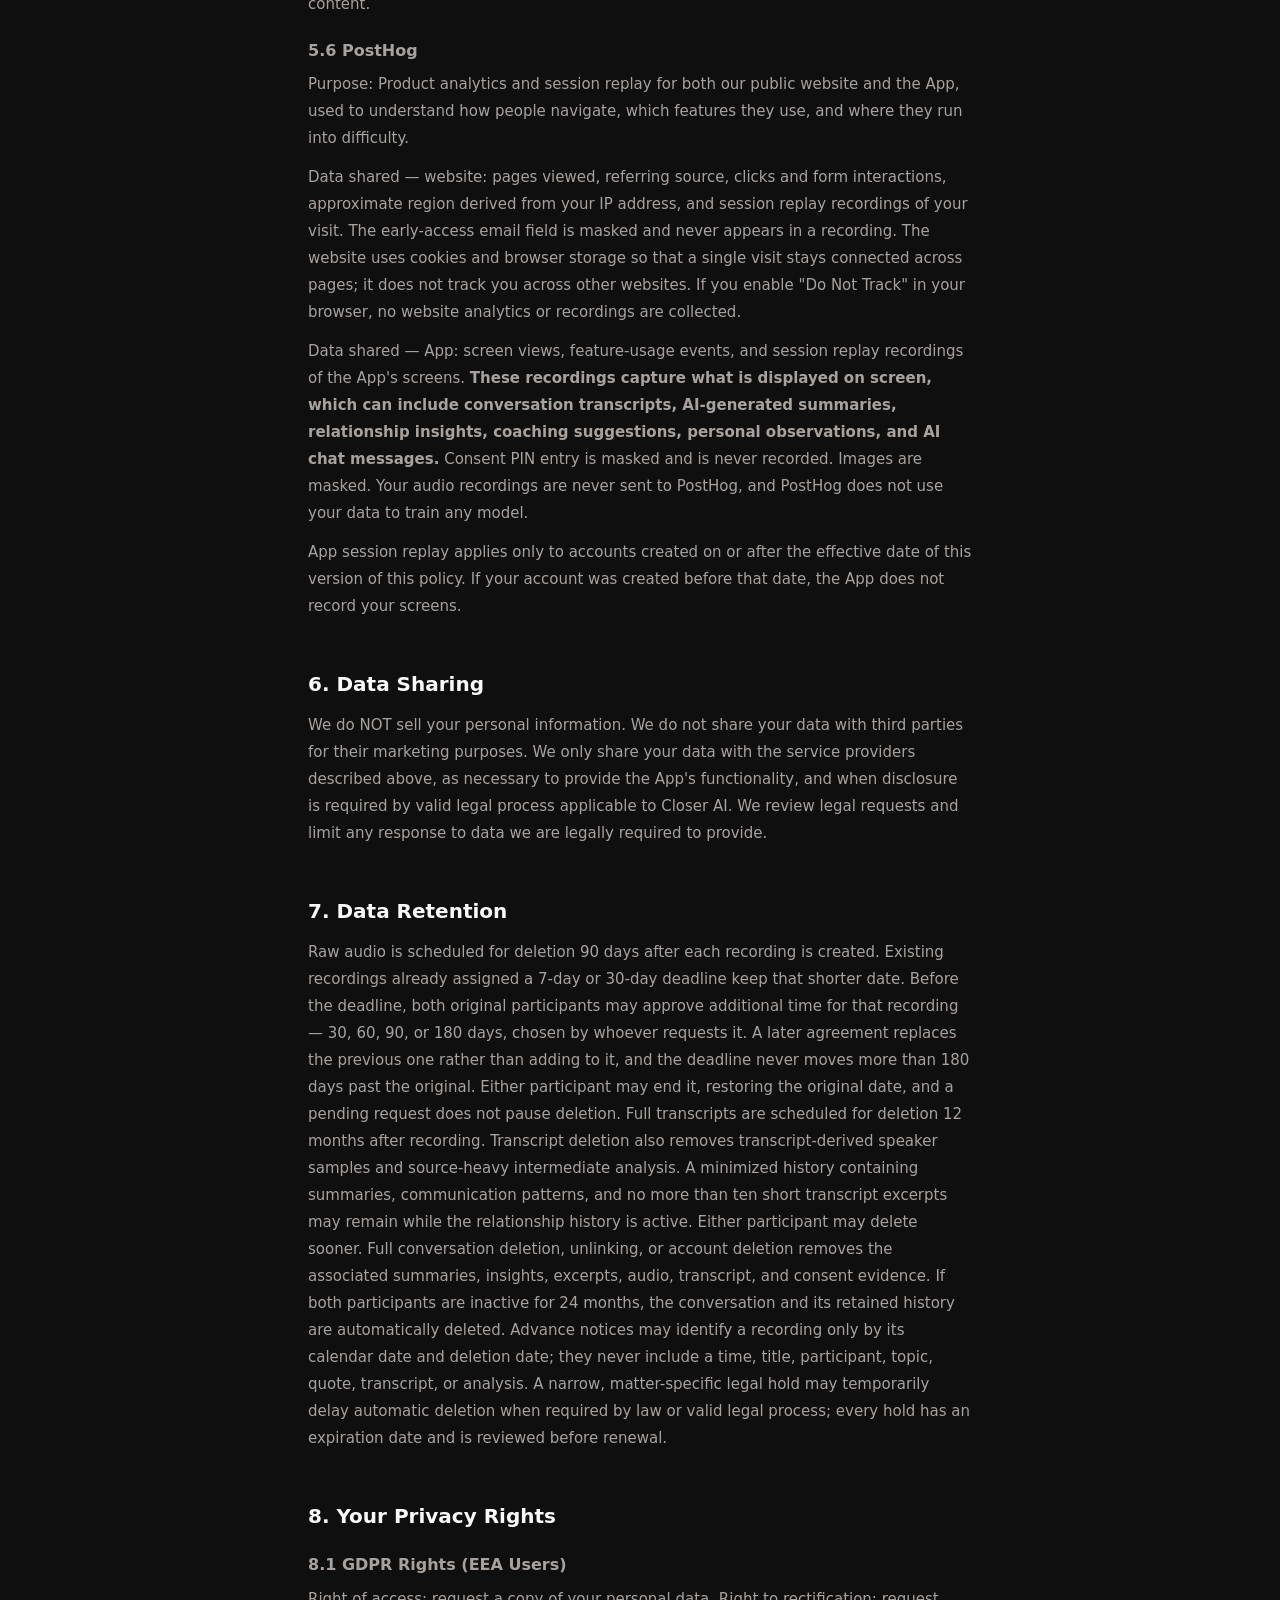
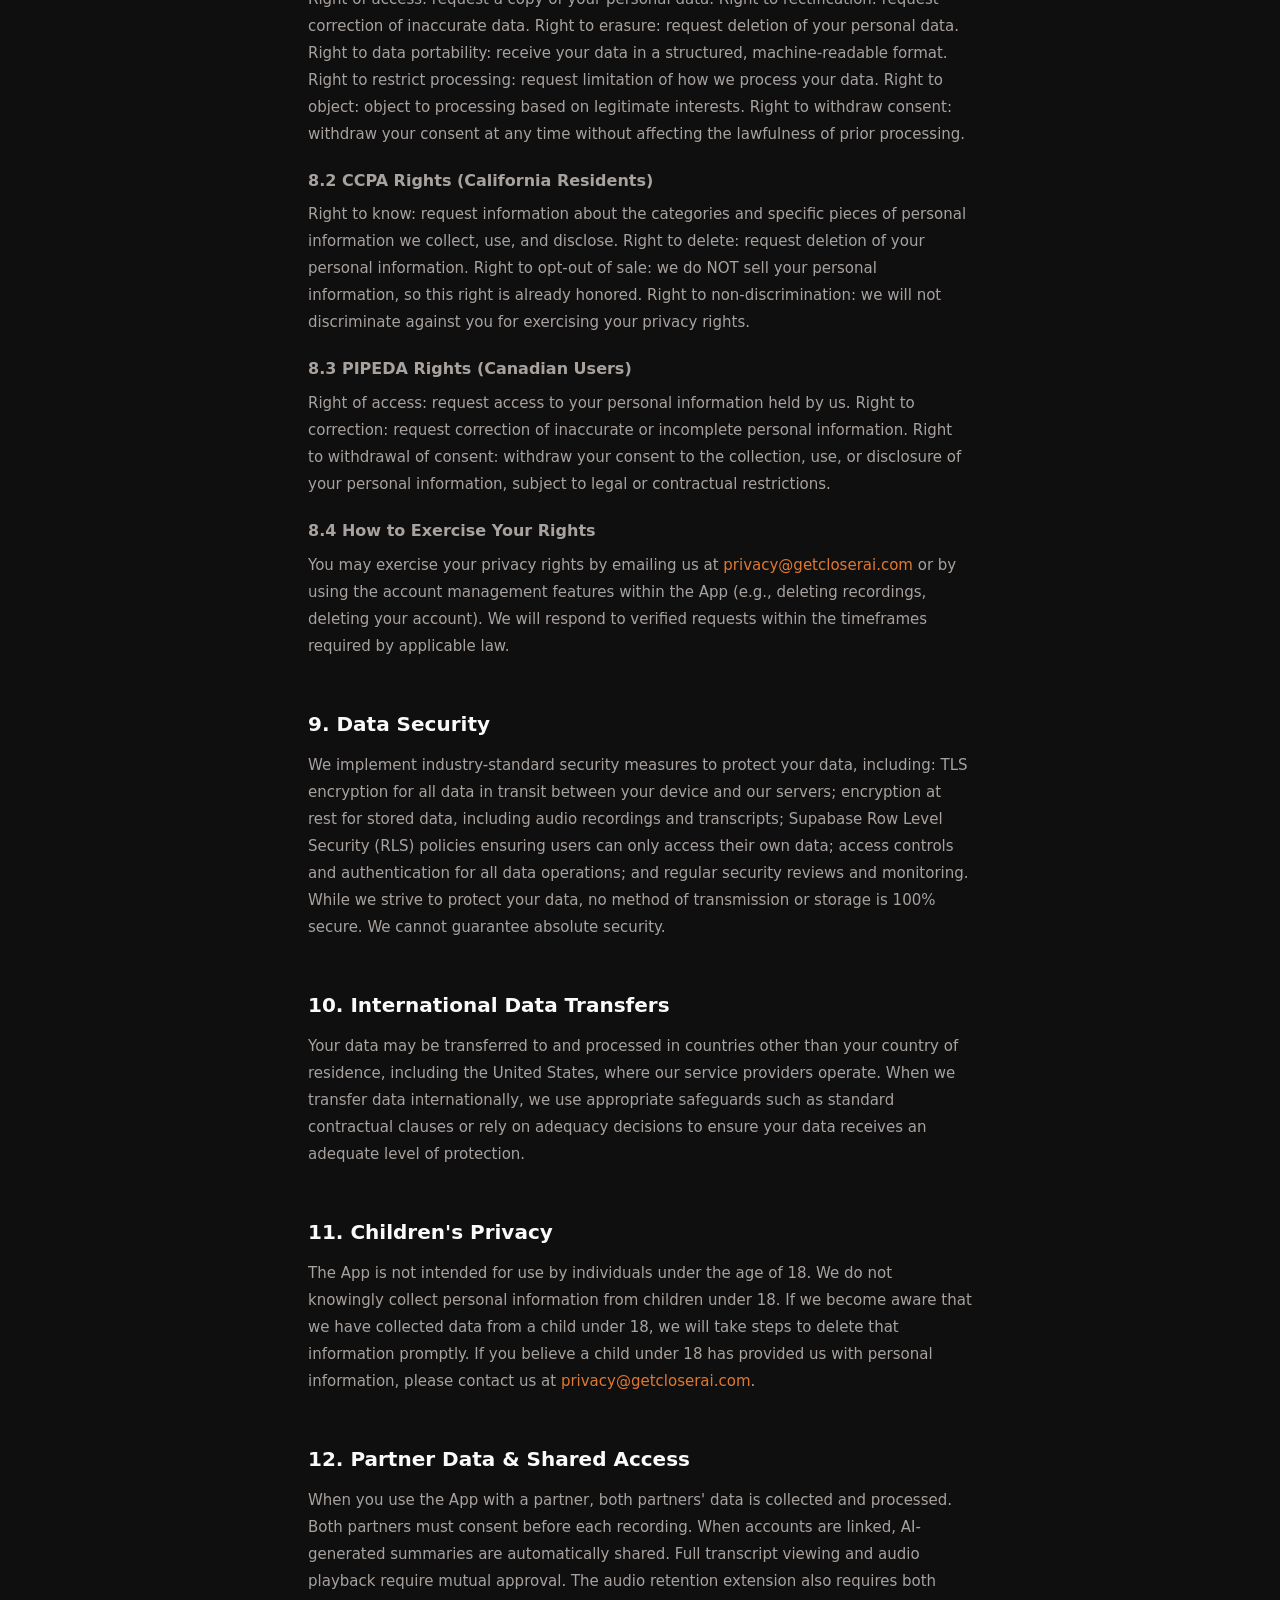
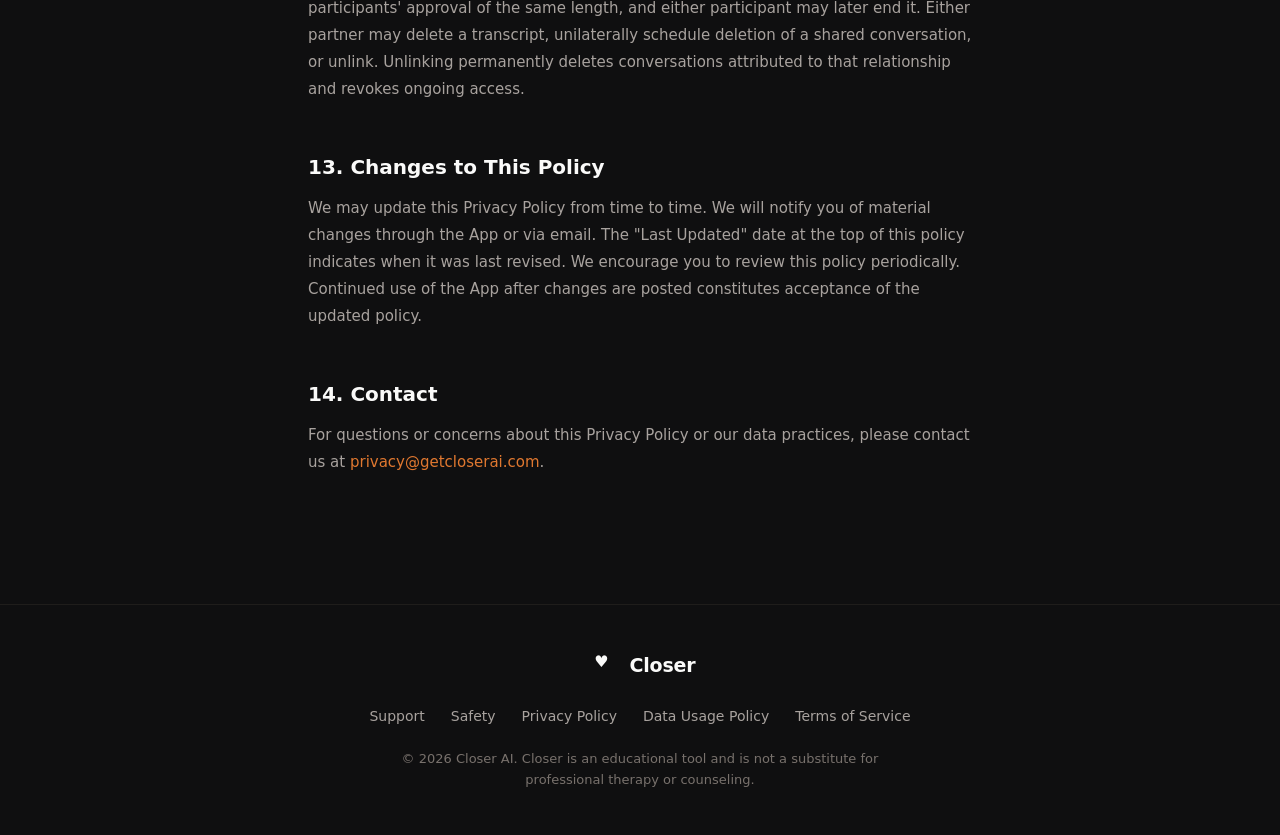
==== commit f67eefeb: "Turn on PostHog session replay and disclose it in the policies Session replay was configured but nev" ====
--- a/privacy.html
+++ b/privacy.html
@@ -32,7 +32,7 @@
   <section class="hero" style="padding-bottom: 40px;">
     <div class="container">
       <h1 class="hero-title" style="font-size: clamp(28px, 4vw, 42px);">Privacy Policy</h1>
-      <p class="hero-subtitle" style="font-size: 15px;">Last updated: September 14, 2026 &middot; Version 1.4</p>
+      <p class="hero-subtitle" style="font-size: 15px;">Last updated: September 16, 2026 &middot; Version 1.5</p>
     </div>
   </section>
 
@@ -55,11 +55,13 @@
         <p>We generate and store transcripts of your recorded conversations, AI-generated conversation summaries, relationship insights and coaching suggestions, and conversation analysis data.</p>
         <h3>2.4 Usage & Device Data</h3>
         <p>We may automatically collect device type and operating system, app version, usage patterns (e.g., feature usage frequency, session duration), and crash reports and performance data.</p>
+        <h3>2.5 Session Replay</h3>
+        <p>For accounts created on or after the effective date of this version of this policy, we record replays of your App sessions: the screens you visit, the taps and gestures you make, and the content displayed on those screens. Because the App's purpose is to show you your own conversation material, these replays can include transcripts, summaries, insights, coaching suggestions, personal observations, and AI chat messages. Consent PIN entry and images are masked and are never recorded. We also record replays of visits to our public website, where the early-access email field is masked. See section 5.6 for how this data is handled.</p>
       </div>
 
       <div class="legal-section">
         <h2>3. How We Use Your Information</h2>
-        <p>We use the information we collect to: provide, maintain, and improve the App's functionality; generate transcripts from your audio recordings; produce AI-generated summaries, insights, and coaching suggestions; facilitate partner account linking and data sharing; send transactional emails (e.g., partner invitations, account notifications); ensure the security and integrity of the App; communicate with you about the service; and improve and develop new features using aggregated, anonymized data only.</p>
+        <p>We use the information we collect to: provide, maintain, and improve the App's functionality; generate transcripts from your audio recordings; produce AI-generated summaries, insights, and coaching suggestions; facilitate partner account linking and data sharing; send transactional emails (e.g., partner invitations, account notifications); ensure the security and integrity of the App; communicate with you about the service; and improve and develop new features. Product improvement uses aggregated, anonymized usage data together with session replays as described in sections 2.5 and 5.6; session replays are reviewed by our team and are not anonymized.</p>
       </div>
 
       <div class="legal-section">
@@ -89,7 +91,10 @@
         <h3>5.5 Sentry</h3>
         <p>Purpose: Crash reporting, error monitoring, and performance tracking. Data shared: Anonymized error reports including app version, device OS, stack traces, and performance traces. Events are scrubbed before they are sent and console breadcrumbs are dropped — no conversation content, transcripts, or chat messages are captured. Sentry does not receive your audio recordings, transcripts, or AI-generated content.</p>
         <h3>5.6 PostHog</h3>
-        <p>Purpose: Privacy-first analytics for our public website (not the App), used to understand how visitors find and use the site. Data shared: Aggregate website usage only — pages viewed, referring source, and approximate region derived from your IP address (which is anonymized and not stored). PostHog is configured to run without cookies and does not track you across other websites. It does not receive your name, email address, audio recordings, transcripts, or any AI-generated content. If you enable "Do Not Track" in your browser, no analytics are collected.</p>
+        <p>Purpose: Product analytics and session replay for both our public website and the App, used to understand how people navigate, which features they use, and where they run into difficulty.</p>
+        <p>Data shared &mdash; website: pages viewed, referring source, clicks and form interactions, approximate region derived from your IP address, and session replay recordings of your visit. The early-access email field is masked and never appears in a recording. The website uses cookies and browser storage so that a single visit stays connected across pages; it does not track you across other websites. If you enable "Do Not Track" in your browser, no website analytics or recordings are collected.</p>
+        <p>Data shared &mdash; App: screen views, feature-usage events, and session replay recordings of the App's screens. <strong>These recordings capture what is displayed on screen, which can include conversation transcripts, AI-generated summaries, relationship insights, coaching suggestions, personal observations, and AI chat messages.</strong> Consent PIN entry is masked and is never recorded. Images are masked. Your audio recordings are never sent to PostHog, and PostHog does not use your data to train any model.</p>
+        <p>App session replay applies only to accounts created on or after the effective date of this version of this policy. If your account was created before that date, the App does not record your screens.</p>
       </div>
 
       <div class="legal-section">
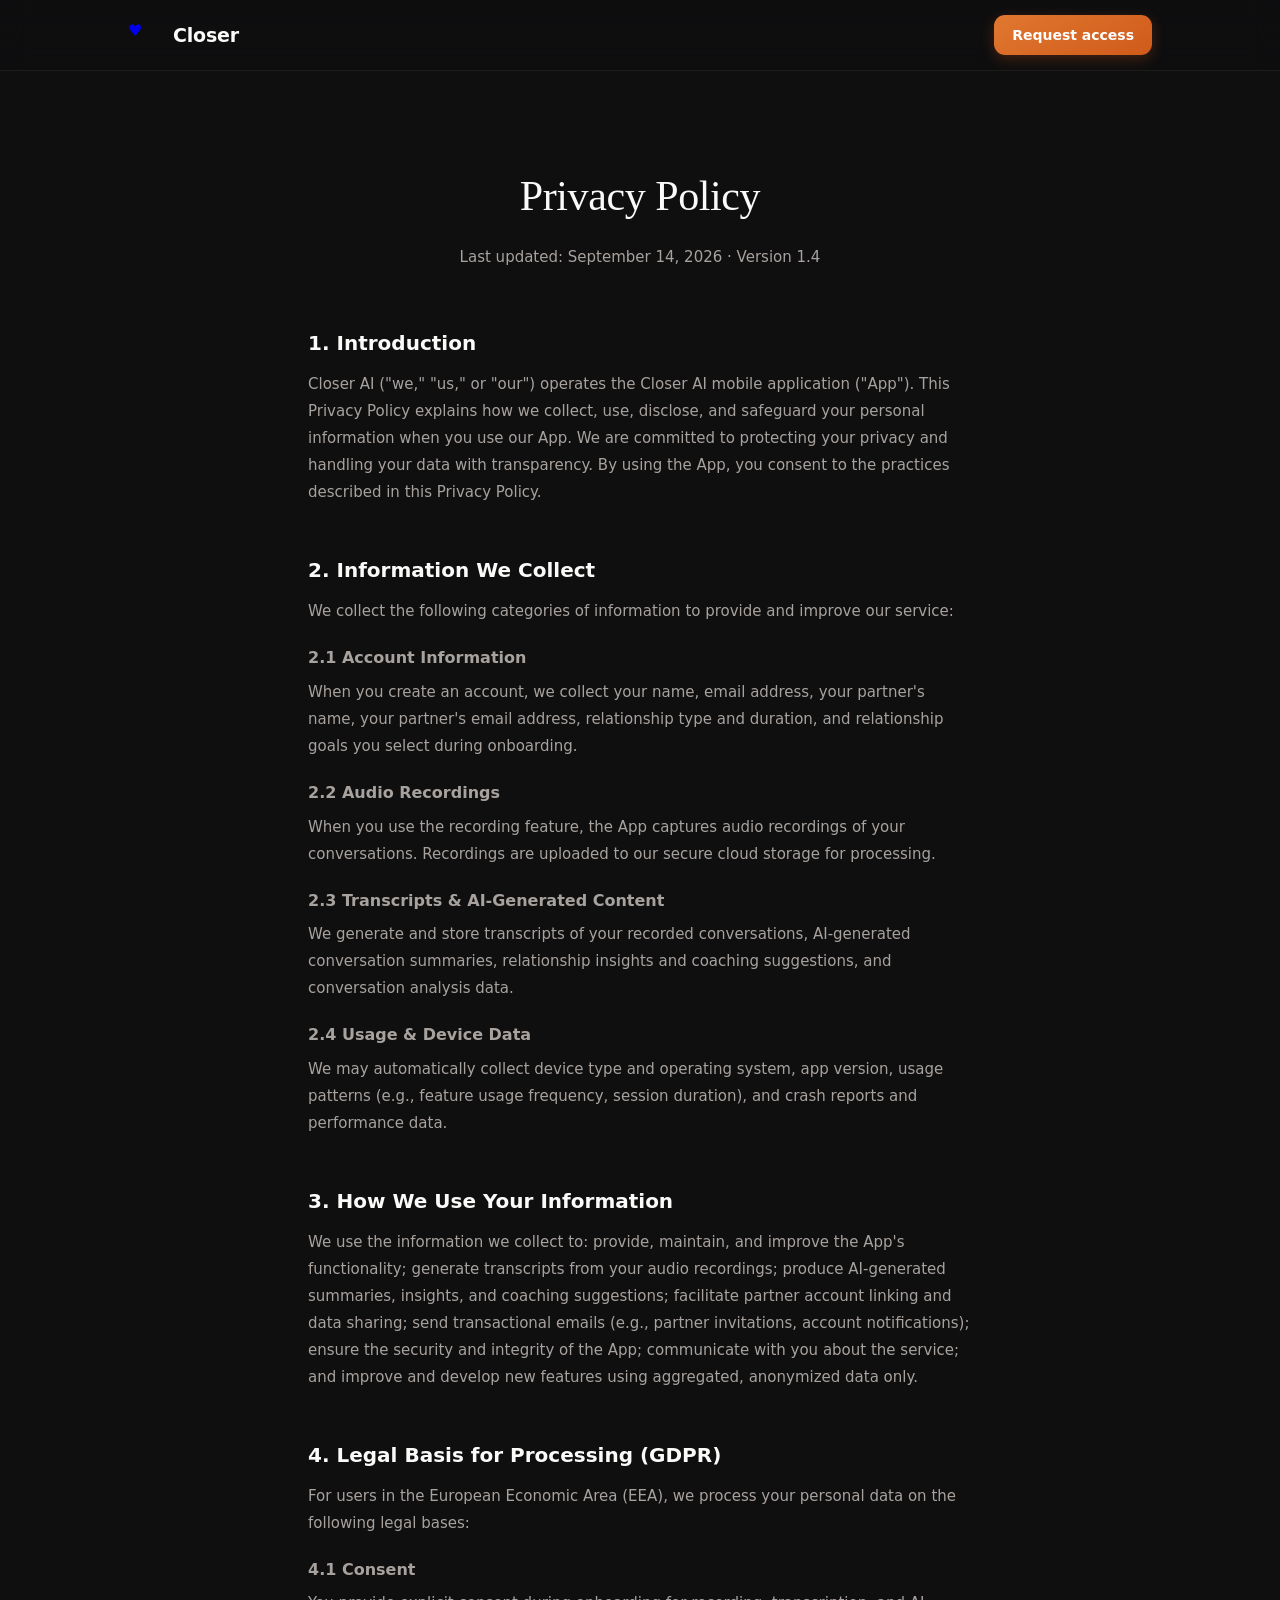
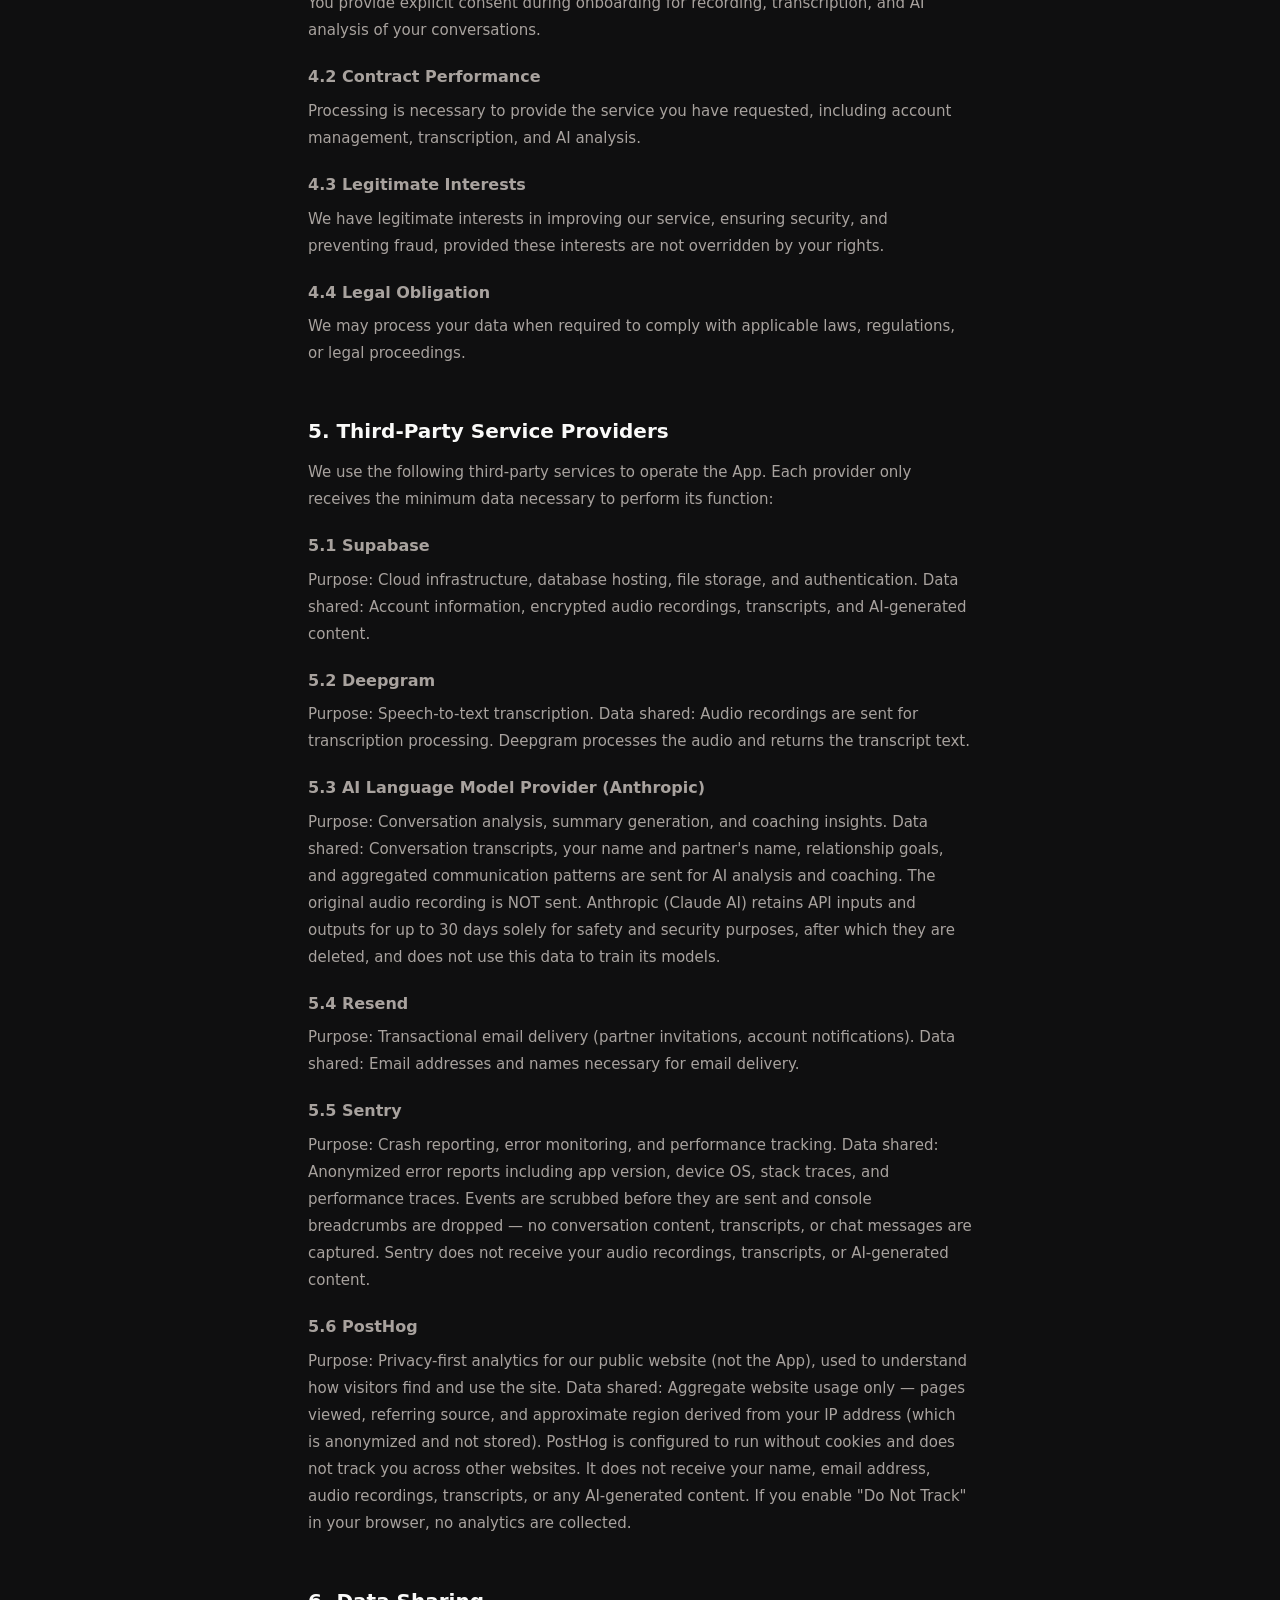
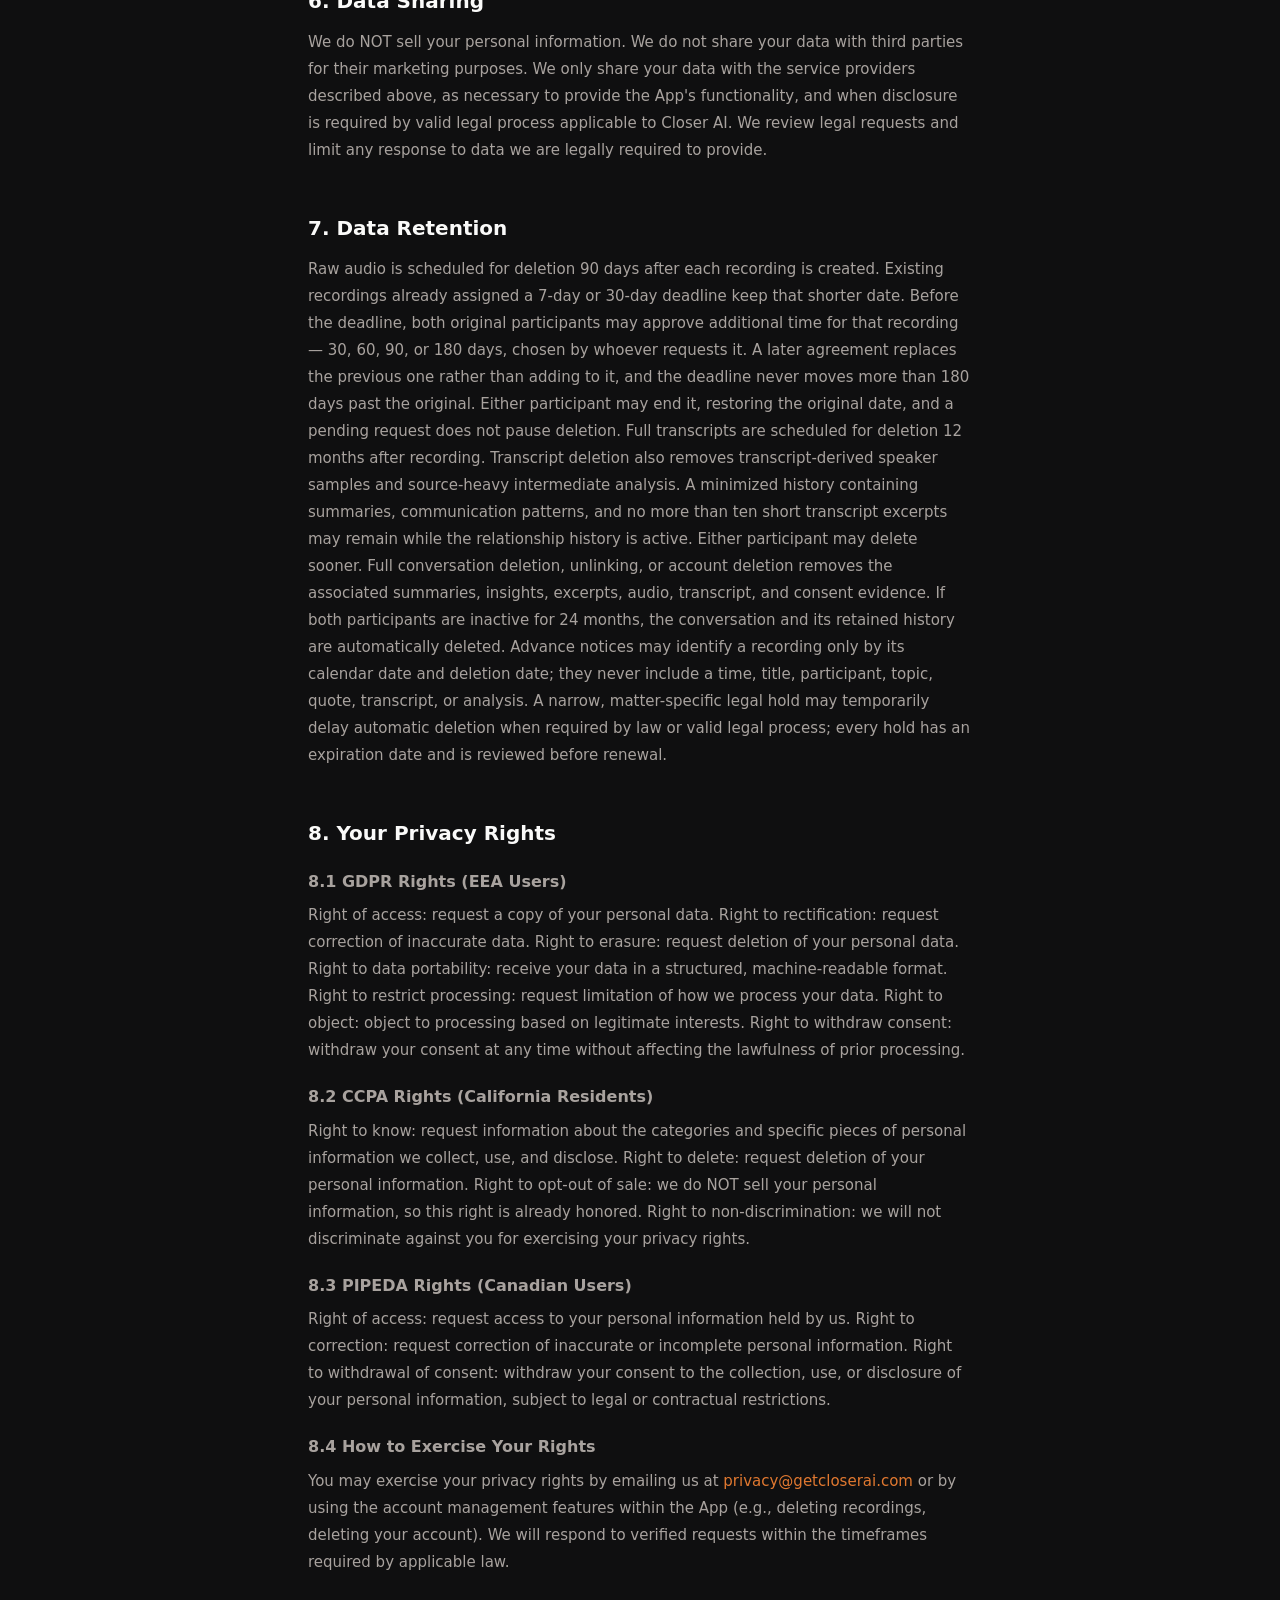
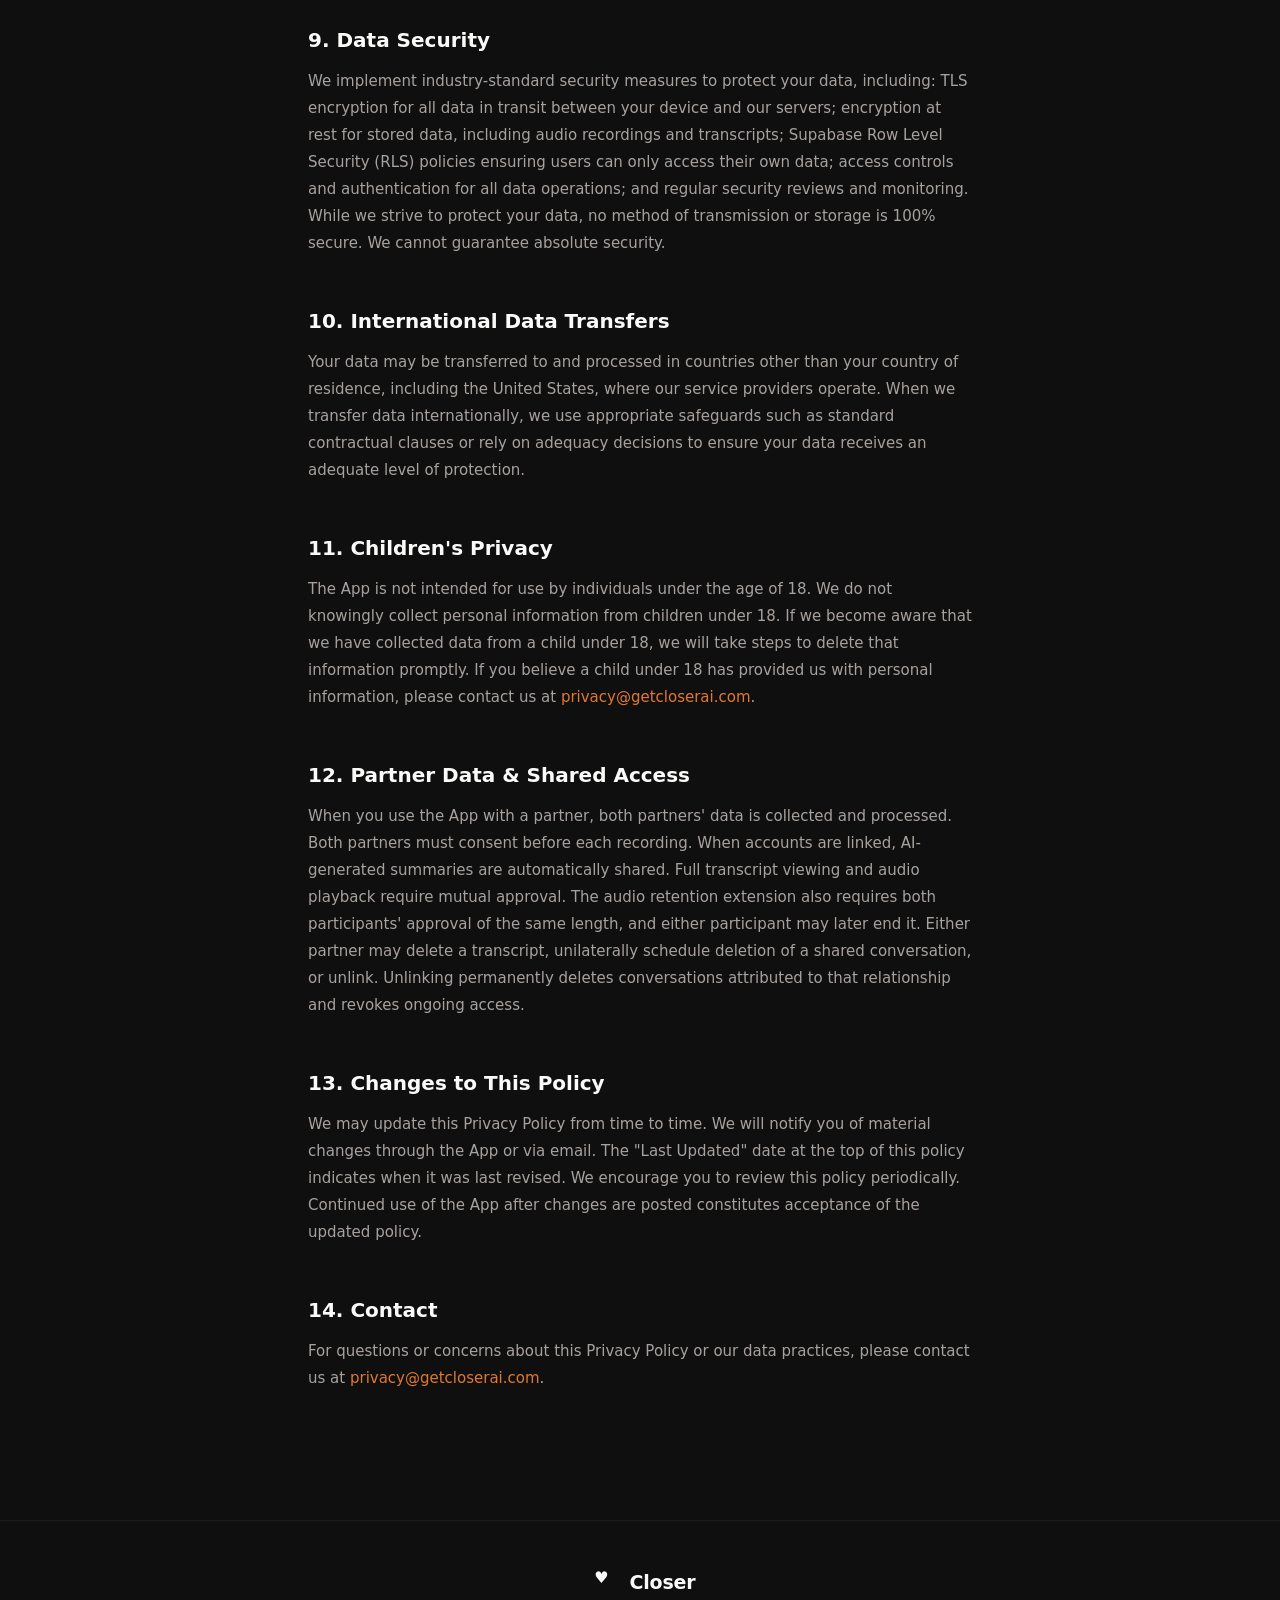
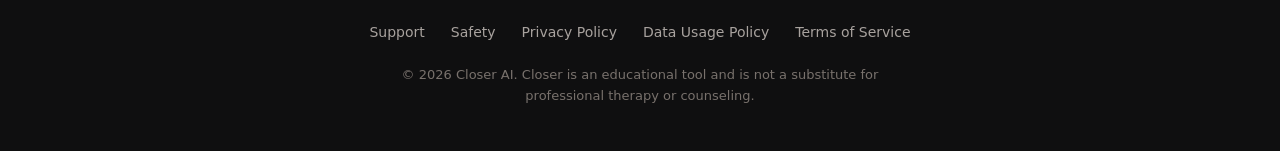
==== commit 32b3c8bb: "Stop the Privacy Policy promising a Session Replay we do not run (#11) The Sentry sub-processor entr" ====
--- a/privacy.html
+++ b/privacy.html
@@ -32,7 +32,7 @@
   <section class="hero" style="padding-bottom: 40px;">
     <div class="container">
       <h1 class="hero-title" style="font-size: clamp(28px, 4vw, 42px);">Privacy Policy</h1>
-      <p class="hero-subtitle" style="font-size: 15px;">Last updated: September 16, 2026 &middot; Version 1.5</p>
+      <p class="hero-subtitle" style="font-size: 15px;">Last updated: September 14, 2026 &middot; Version 1.4</p>
     </div>
   </section>
 
@@ -55,13 +55,11 @@
         <p>We generate and store transcripts of your recorded conversations, AI-generated conversation summaries, relationship insights and coaching suggestions, and conversation analysis data.</p>
         <h3>2.4 Usage & Device Data</h3>
         <p>We may automatically collect device type and operating system, app version, usage patterns (e.g., feature usage frequency, session duration), and crash reports and performance data.</p>
-        <h3>2.5 Session Replay</h3>
-        <p>For accounts created on or after the effective date of this version of this policy, we record replays of your App sessions: the screens you visit, the taps and gestures you make, and the content displayed on those screens. Because the App's purpose is to show you your own conversation material, these replays can include transcripts, summaries, insights, coaching suggestions, personal observations, and AI chat messages. Consent PIN entry and images are masked and are never recorded. We also record replays of visits to our public website, where the early-access email field is masked. See section 5.6 for how this data is handled.</p>
       </div>
 
       <div class="legal-section">
         <h2>3. How We Use Your Information</h2>
-        <p>We use the information we collect to: provide, maintain, and improve the App's functionality; generate transcripts from your audio recordings; produce AI-generated summaries, insights, and coaching suggestions; facilitate partner account linking and data sharing; send transactional emails (e.g., partner invitations, account notifications); ensure the security and integrity of the App; communicate with you about the service; and improve and develop new features. Product improvement uses aggregated, anonymized usage data together with session replays as described in sections 2.5 and 5.6; session replays are reviewed by our team and are not anonymized.</p>
+        <p>We use the information we collect to: provide, maintain, and improve the App's functionality; generate transcripts from your audio recordings; produce AI-generated summaries, insights, and coaching suggestions; facilitate partner account linking and data sharing; send transactional emails (e.g., partner invitations, account notifications); ensure the security and integrity of the App; communicate with you about the service; and improve and develop new features using aggregated, anonymized data only.</p>
       </div>
 
       <div class="legal-section">
@@ -91,10 +89,7 @@
         <h3>5.5 Sentry</h3>
         <p>Purpose: Crash reporting, error monitoring, and performance tracking. Data shared: Anonymized error reports including app version, device OS, stack traces, and performance traces. Events are scrubbed before they are sent and console breadcrumbs are dropped — no conversation content, transcripts, or chat messages are captured. Sentry does not receive your audio recordings, transcripts, or AI-generated content.</p>
         <h3>5.6 PostHog</h3>
-        <p>Purpose: Product analytics and session replay for both our public website and the App, used to understand how people navigate, which features they use, and where they run into difficulty.</p>
-        <p>Data shared &mdash; website: pages viewed, referring source, clicks and form interactions, approximate region derived from your IP address, and session replay recordings of your visit. The early-access email field is masked and never appears in a recording. The website uses cookies and browser storage so that a single visit stays connected across pages; it does not track you across other websites. If you enable "Do Not Track" in your browser, no website analytics or recordings are collected.</p>
-        <p>Data shared &mdash; App: screen views, feature-usage events, and session replay recordings of the App's screens. <strong>These recordings capture what is displayed on screen, which can include conversation transcripts, AI-generated summaries, relationship insights, coaching suggestions, personal observations, and AI chat messages.</strong> Consent PIN entry is masked and is never recorded. Images are masked. Your audio recordings are never sent to PostHog, and PostHog does not use your data to train any model.</p>
-        <p>App session replay applies only to accounts created on or after the effective date of this version of this policy. If your account was created before that date, the App does not record your screens.</p>
+        <p>Purpose: Privacy-first analytics for our public website (not the App), used to understand how visitors find and use the site. Data shared: Aggregate website usage only — pages viewed, referring source, and approximate region derived from your IP address (which is anonymized and not stored). PostHog is configured to run without cookies and does not track you across other websites. It does not receive your name, email address, audio recordings, transcripts, or any AI-generated content. If you enable "Do Not Track" in your browser, no analytics are collected.</p>
       </div>
 
       <div class="legal-section">
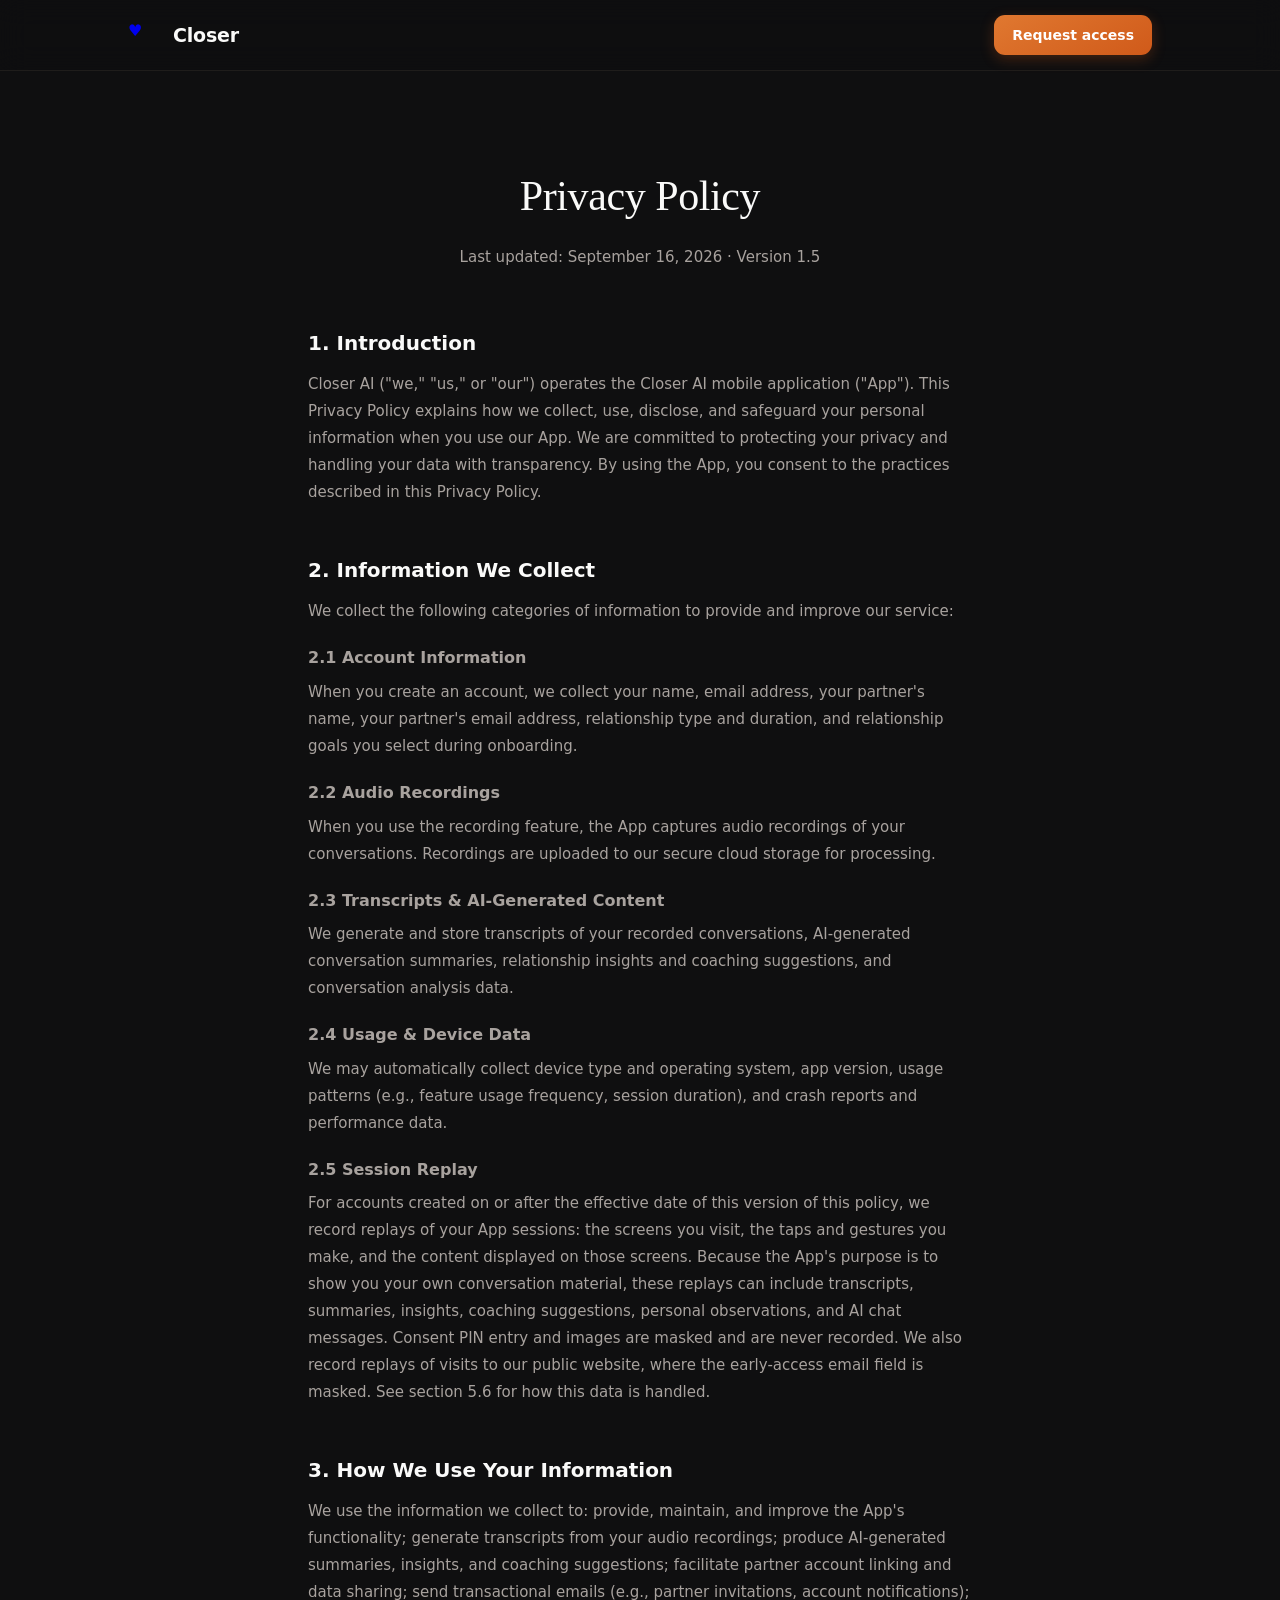
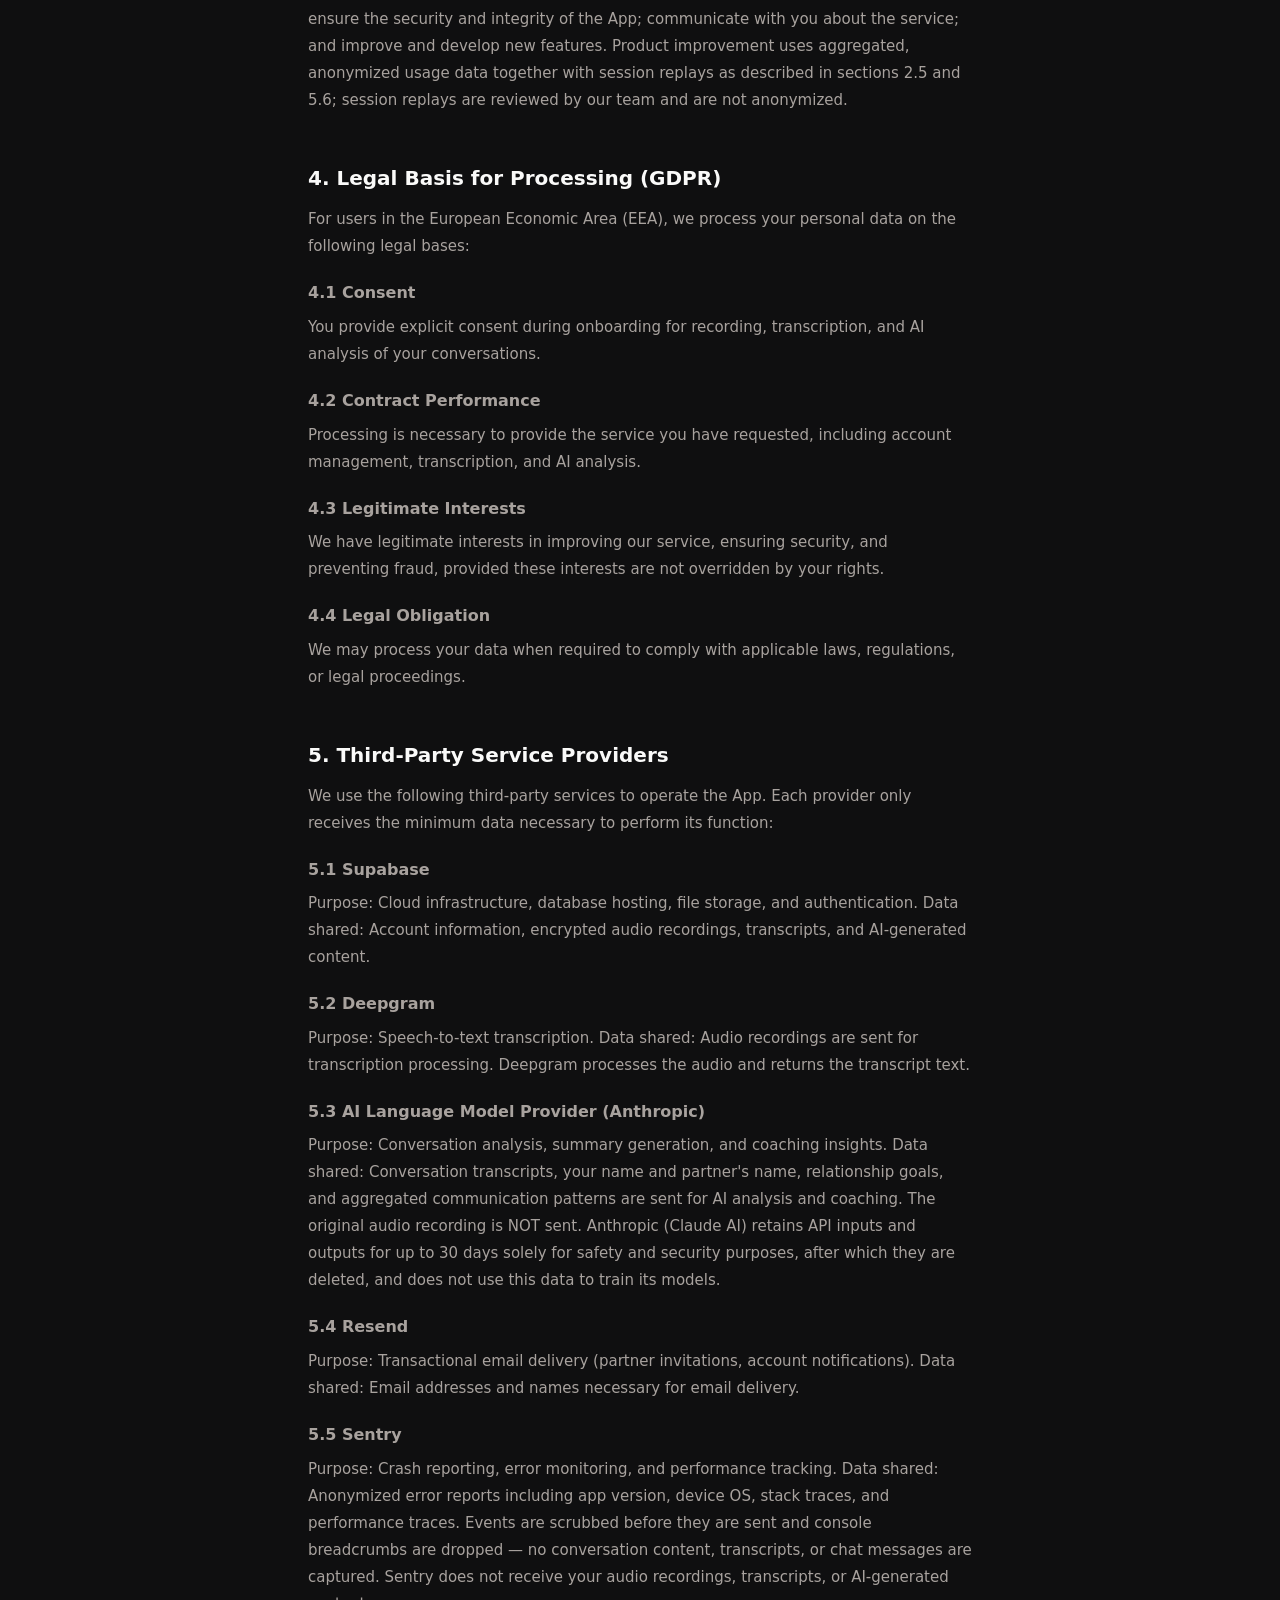
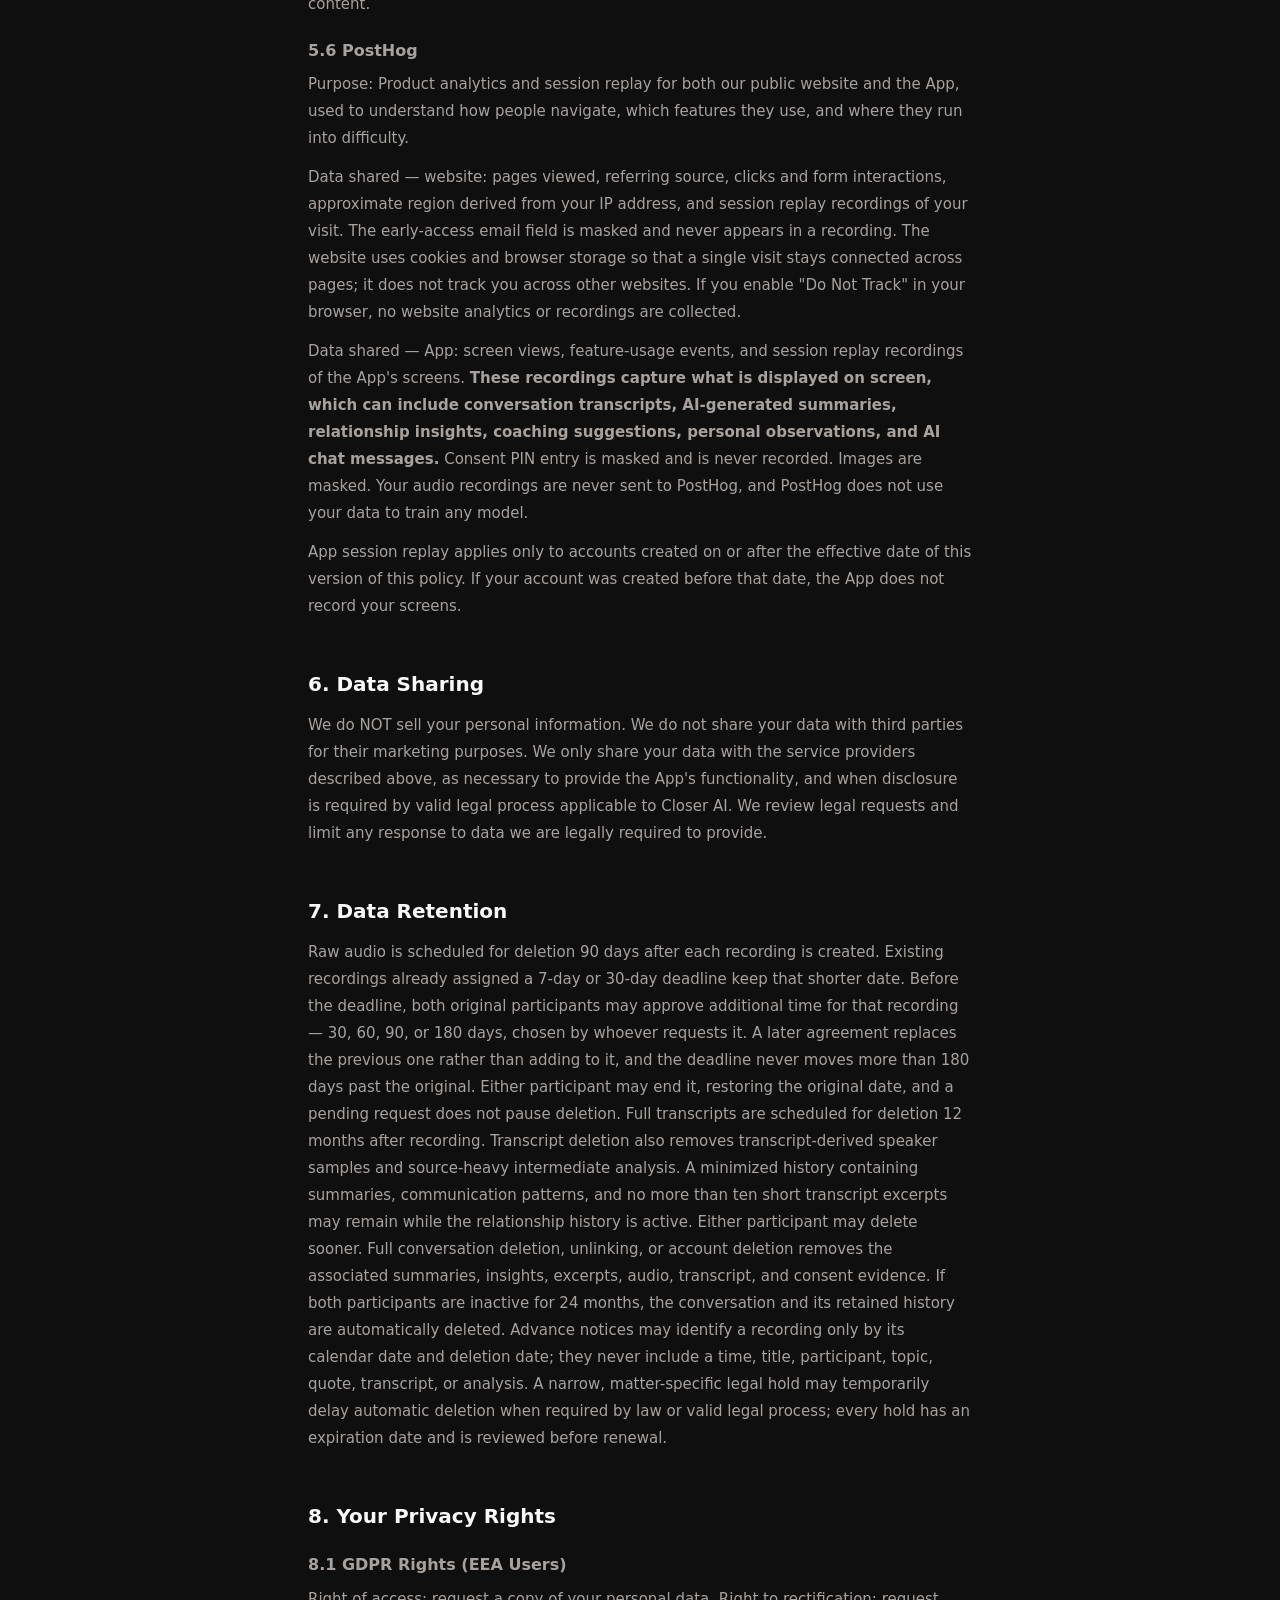
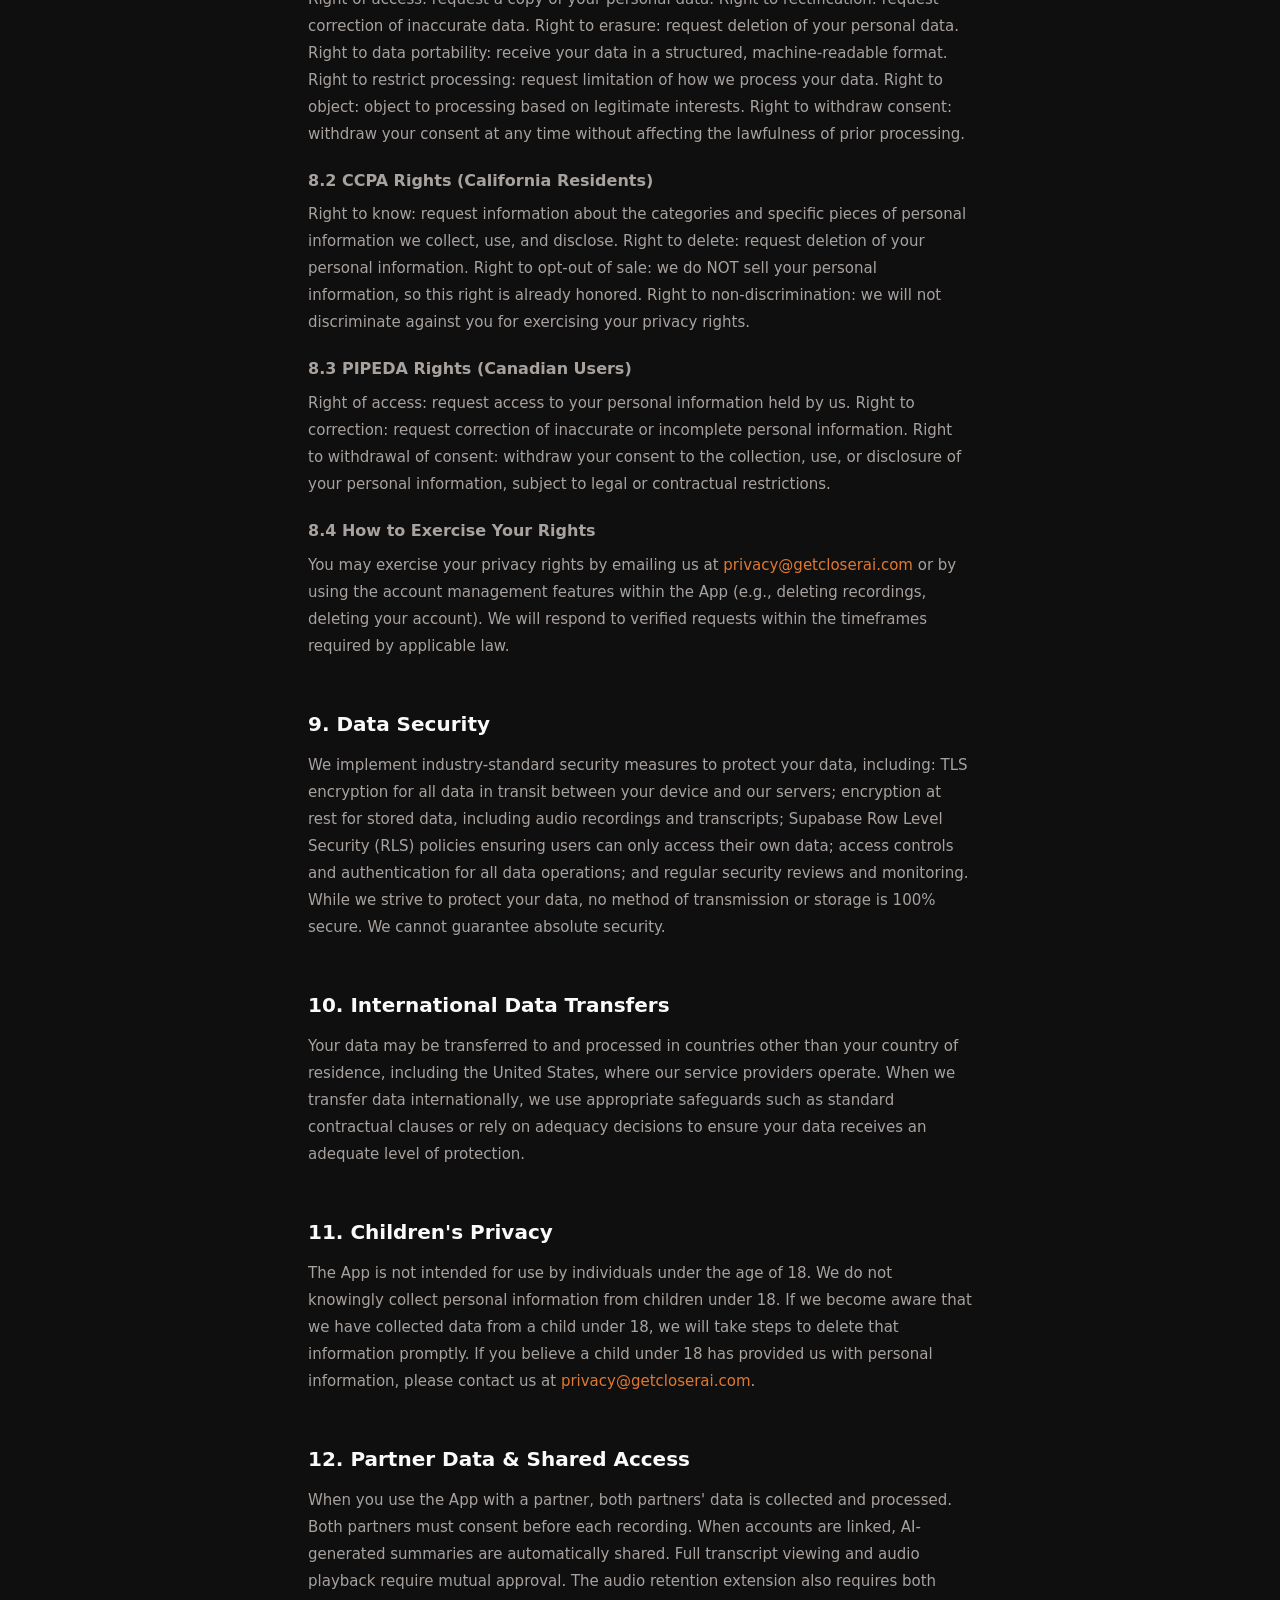
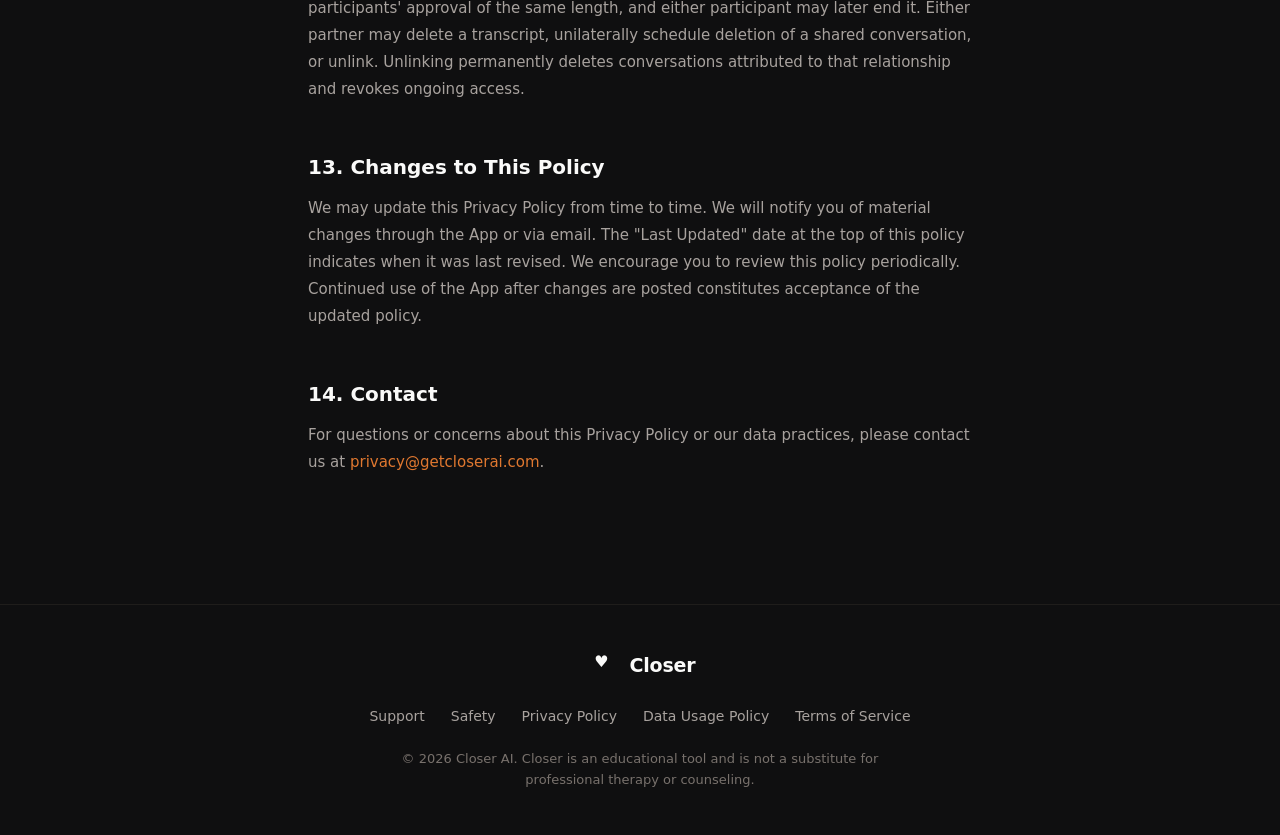
==== commit 23cfaff8: "Turn on PostHog session replay and disclose it in the policies (#12) Session replay was configured b" ====
--- a/privacy.html
+++ b/privacy.html
@@ -32,7 +32,7 @@
   <section class="hero" style="padding-bottom: 40px;">
     <div class="container">
       <h1 class="hero-title" style="font-size: clamp(28px, 4vw, 42px);">Privacy Policy</h1>
-      <p class="hero-subtitle" style="font-size: 15px;">Last updated: September 14, 2026 &middot; Version 1.4</p>
+      <p class="hero-subtitle" style="font-size: 15px;">Last updated: September 16, 2026 &middot; Version 1.5</p>
     </div>
   </section>
 
@@ -55,11 +55,13 @@
         <p>We generate and store transcripts of your recorded conversations, AI-generated conversation summaries, relationship insights and coaching suggestions, and conversation analysis data.</p>
         <h3>2.4 Usage & Device Data</h3>
         <p>We may automatically collect device type and operating system, app version, usage patterns (e.g., feature usage frequency, session duration), and crash reports and performance data.</p>
+        <h3>2.5 Session Replay</h3>
+        <p>For accounts created on or after the effective date of this version of this policy, we record replays of your App sessions: the screens you visit, the taps and gestures you make, and the content displayed on those screens. Because the App's purpose is to show you your own conversation material, these replays can include transcripts, summaries, insights, coaching suggestions, personal observations, and AI chat messages. Consent PIN entry and images are masked and are never recorded. We also record replays of visits to our public website, where the early-access email field is masked. See section 5.6 for how this data is handled.</p>
       </div>
 
       <div class="legal-section">
         <h2>3. How We Use Your Information</h2>
-        <p>We use the information we collect to: provide, maintain, and improve the App's functionality; generate transcripts from your audio recordings; produce AI-generated summaries, insights, and coaching suggestions; facilitate partner account linking and data sharing; send transactional emails (e.g., partner invitations, account notifications); ensure the security and integrity of the App; communicate with you about the service; and improve and develop new features using aggregated, anonymized data only.</p>
+        <p>We use the information we collect to: provide, maintain, and improve the App's functionality; generate transcripts from your audio recordings; produce AI-generated summaries, insights, and coaching suggestions; facilitate partner account linking and data sharing; send transactional emails (e.g., partner invitations, account notifications); ensure the security and integrity of the App; communicate with you about the service; and improve and develop new features. Product improvement uses aggregated, anonymized usage data together with session replays as described in sections 2.5 and 5.6; session replays are reviewed by our team and are not anonymized.</p>
       </div>
 
       <div class="legal-section">
@@ -89,7 +91,10 @@
         <h3>5.5 Sentry</h3>
         <p>Purpose: Crash reporting, error monitoring, and performance tracking. Data shared: Anonymized error reports including app version, device OS, stack traces, and performance traces. Events are scrubbed before they are sent and console breadcrumbs are dropped — no conversation content, transcripts, or chat messages are captured. Sentry does not receive your audio recordings, transcripts, or AI-generated content.</p>
         <h3>5.6 PostHog</h3>
-        <p>Purpose: Privacy-first analytics for our public website (not the App), used to understand how visitors find and use the site. Data shared: Aggregate website usage only — pages viewed, referring source, and approximate region derived from your IP address (which is anonymized and not stored). PostHog is configured to run without cookies and does not track you across other websites. It does not receive your name, email address, audio recordings, transcripts, or any AI-generated content. If you enable "Do Not Track" in your browser, no analytics are collected.</p>
+        <p>Purpose: Product analytics and session replay for both our public website and the App, used to understand how people navigate, which features they use, and where they run into difficulty.</p>
+        <p>Data shared &mdash; website: pages viewed, referring source, clicks and form interactions, approximate region derived from your IP address, and session replay recordings of your visit. The early-access email field is masked and never appears in a recording. The website uses cookies and browser storage so that a single visit stays connected across pages; it does not track you across other websites. If you enable "Do Not Track" in your browser, no website analytics or recordings are collected.</p>
+        <p>Data shared &mdash; App: screen views, feature-usage events, and session replay recordings of the App's screens. <strong>These recordings capture what is displayed on screen, which can include conversation transcripts, AI-generated summaries, relationship insights, coaching suggestions, personal observations, and AI chat messages.</strong> Consent PIN entry is masked and is never recorded. Images are masked. Your audio recordings are never sent to PostHog, and PostHog does not use your data to train any model.</p>
+        <p>App session replay applies only to accounts created on or after the effective date of this version of this policy. If your account was created before that date, the App does not record your screens.</p>
       </div>
 
       <div class="legal-section">
